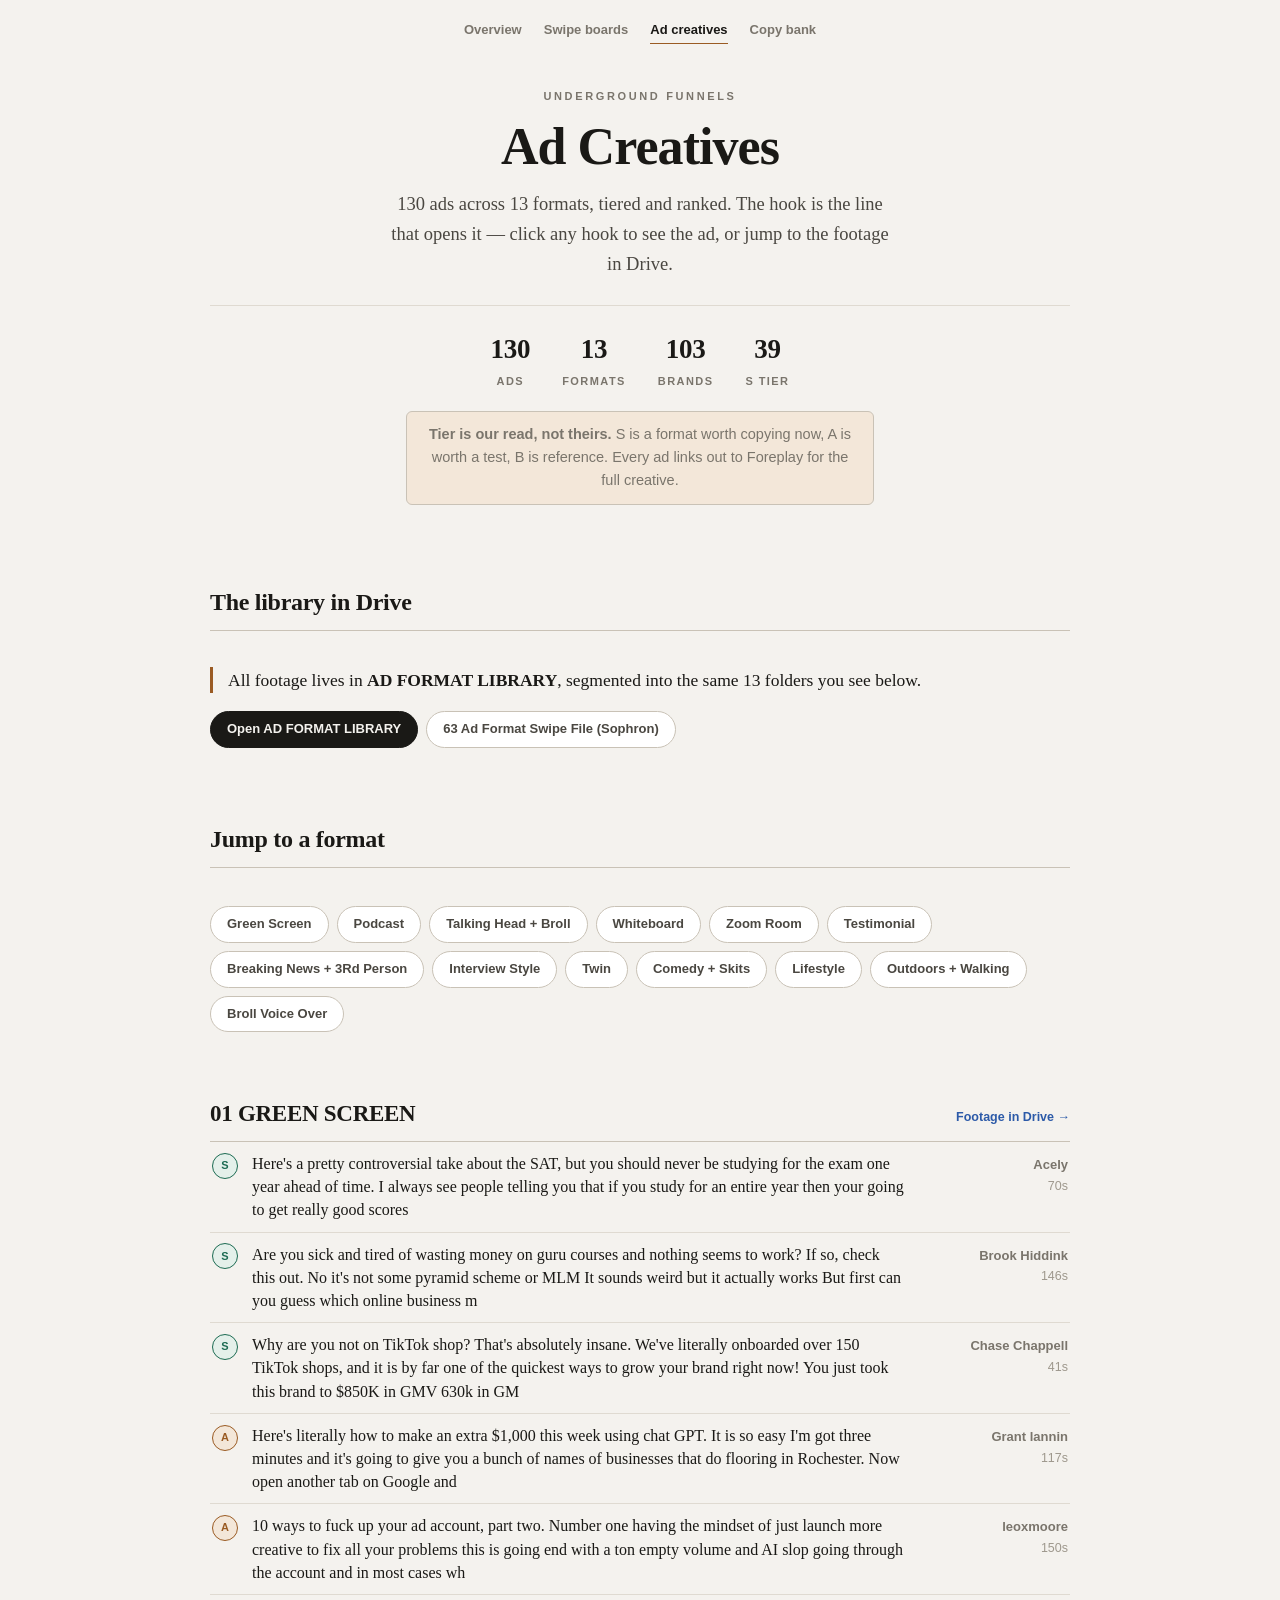
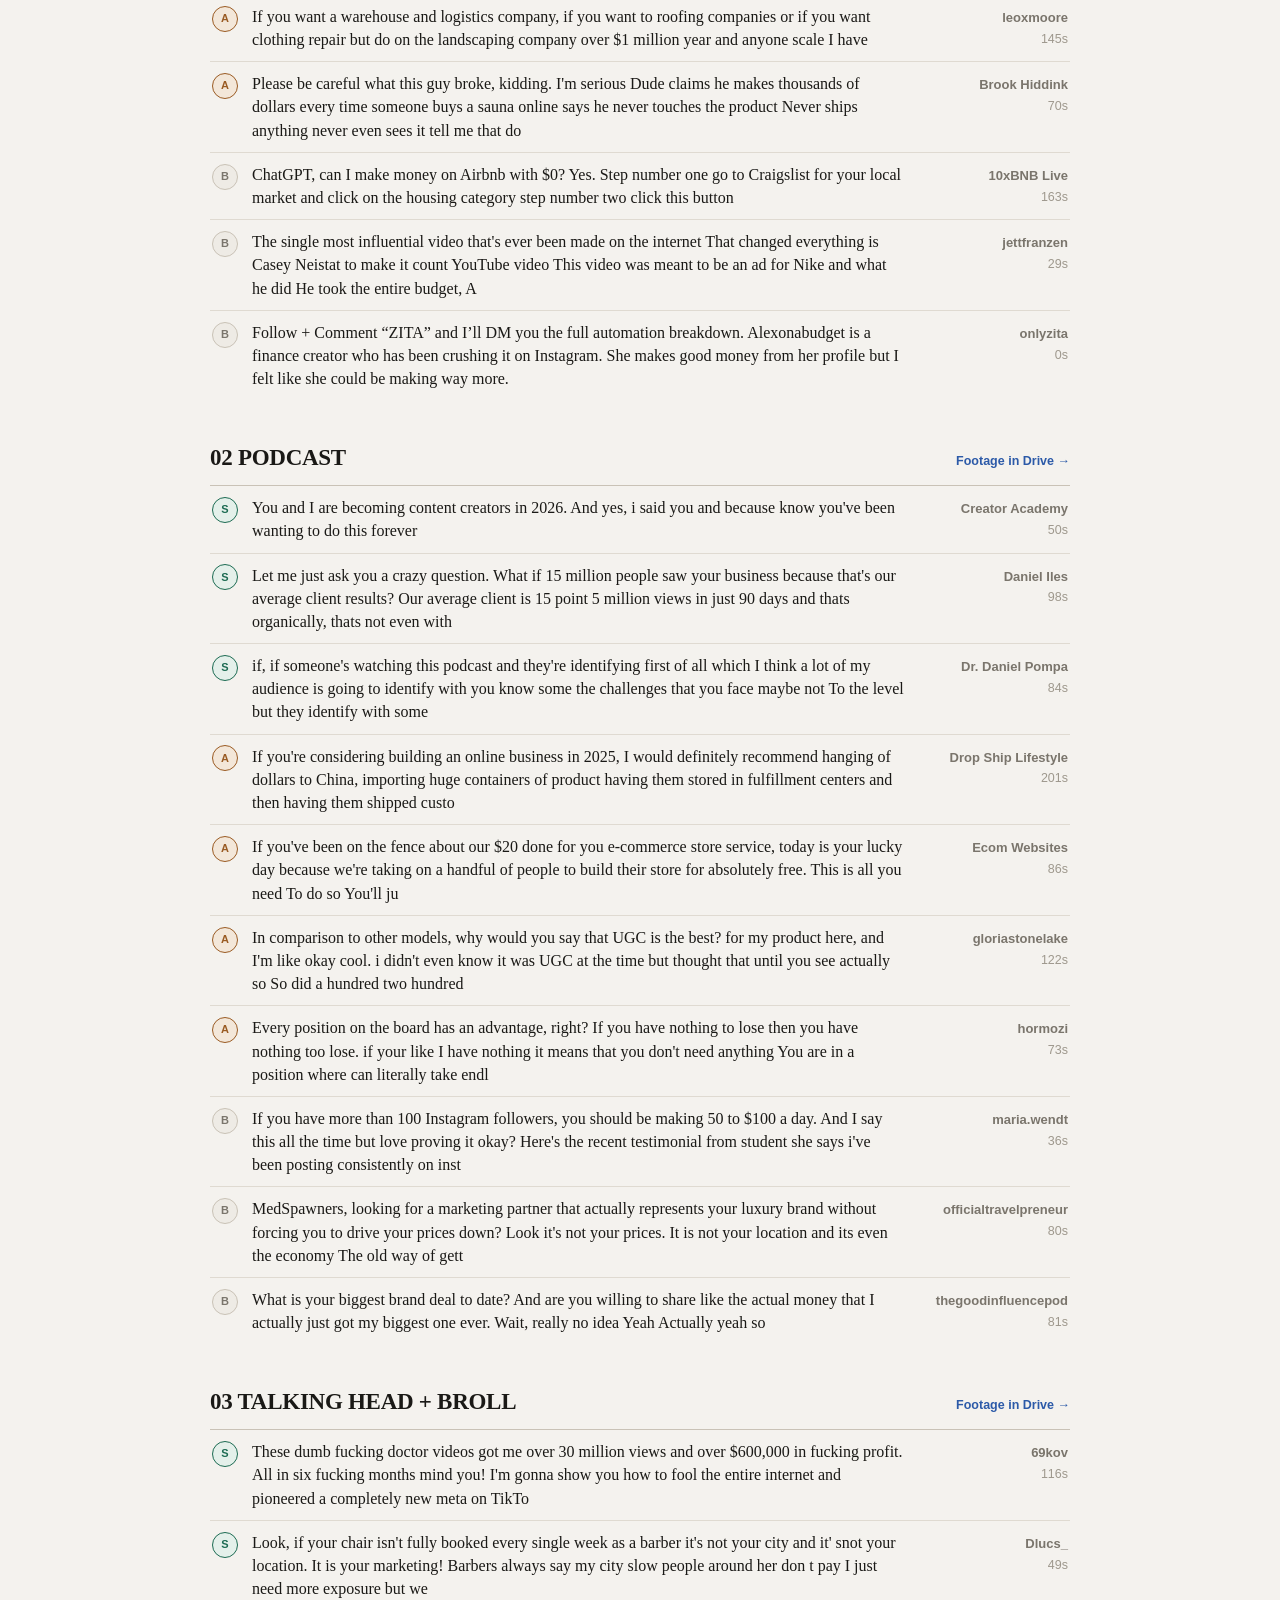
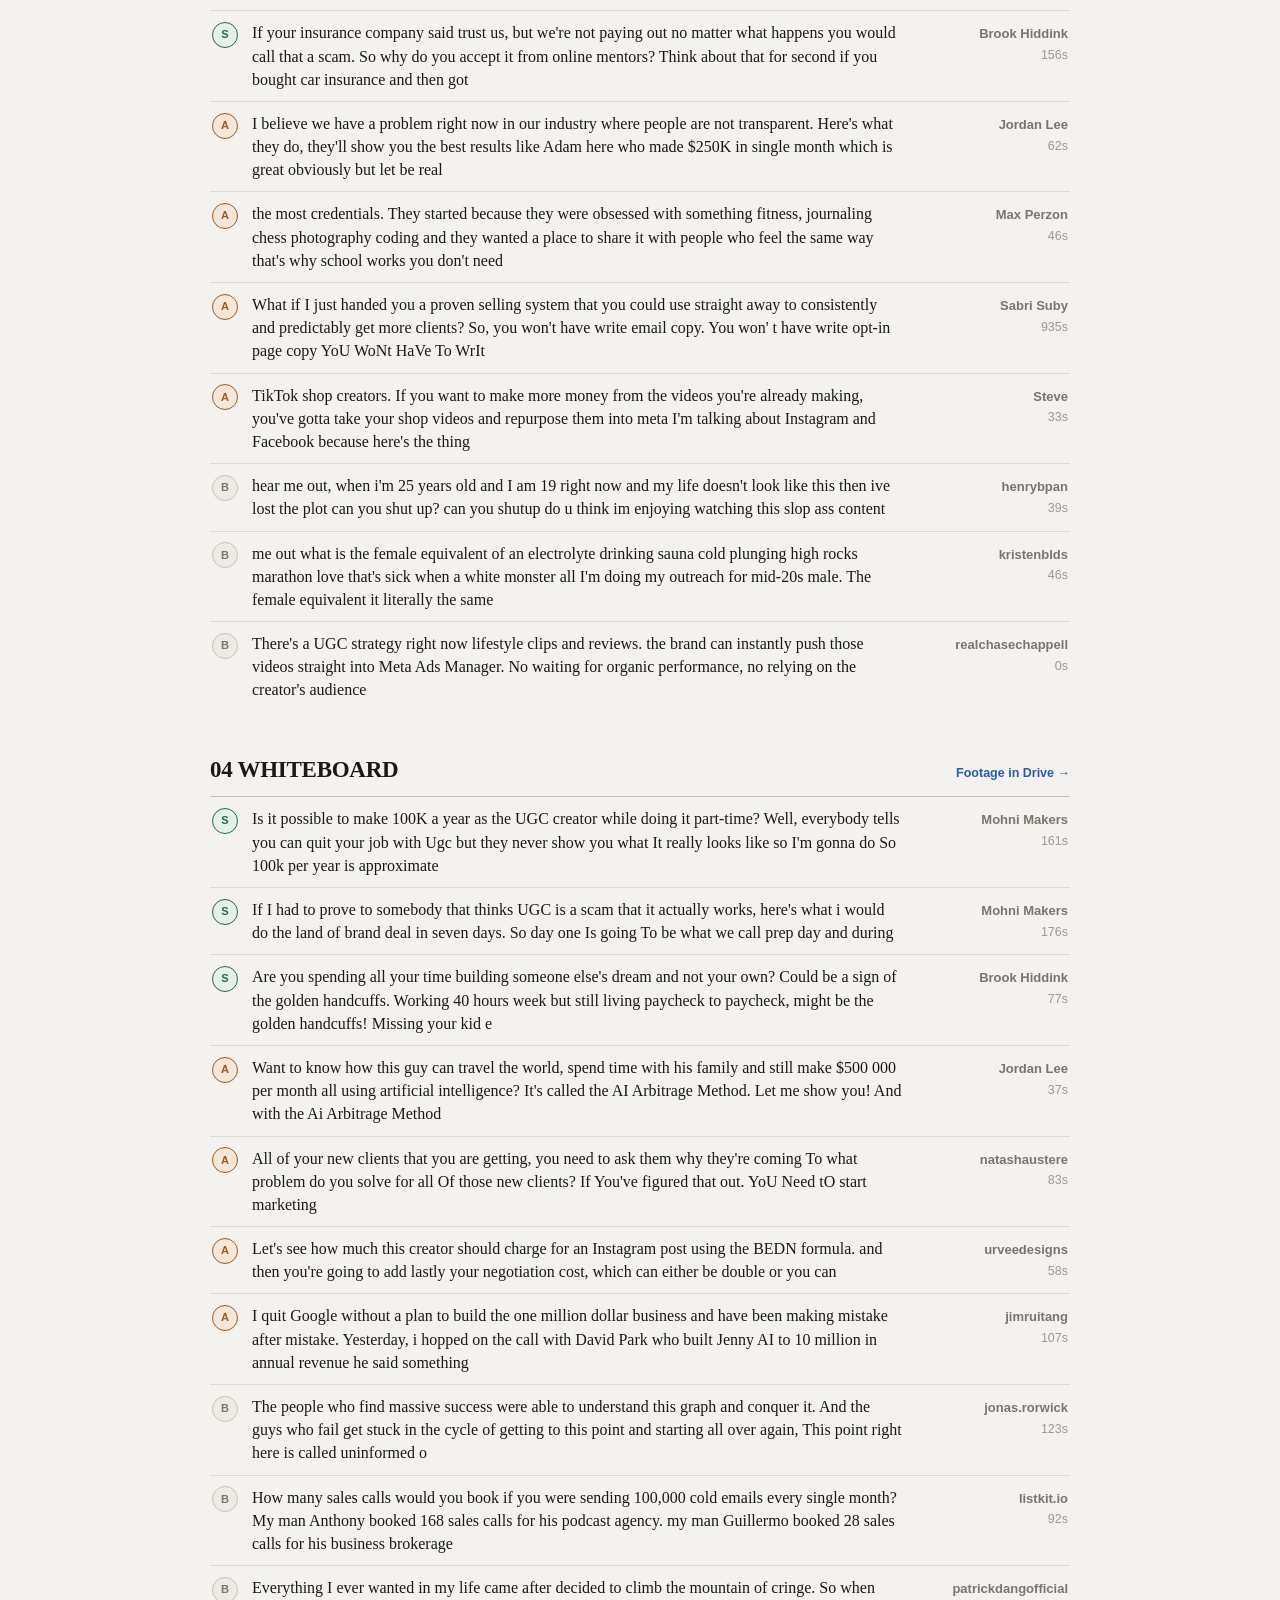
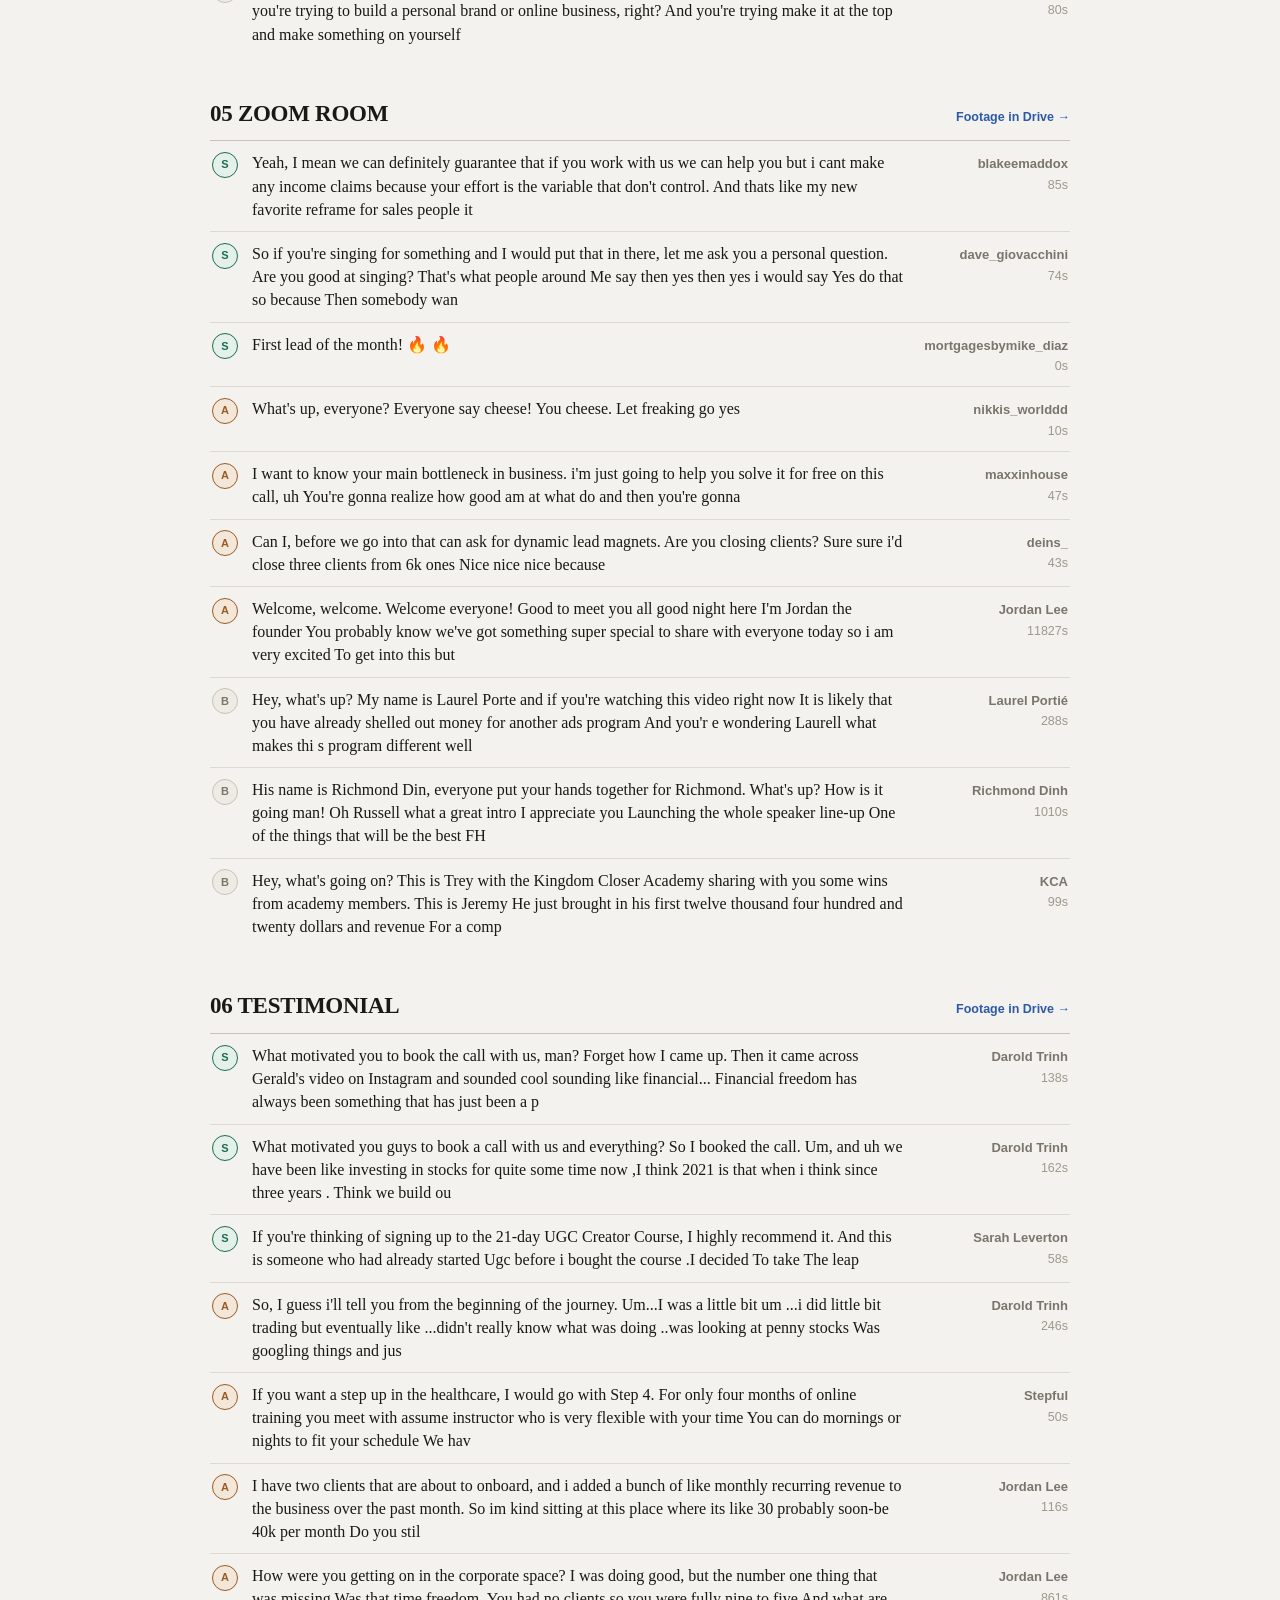
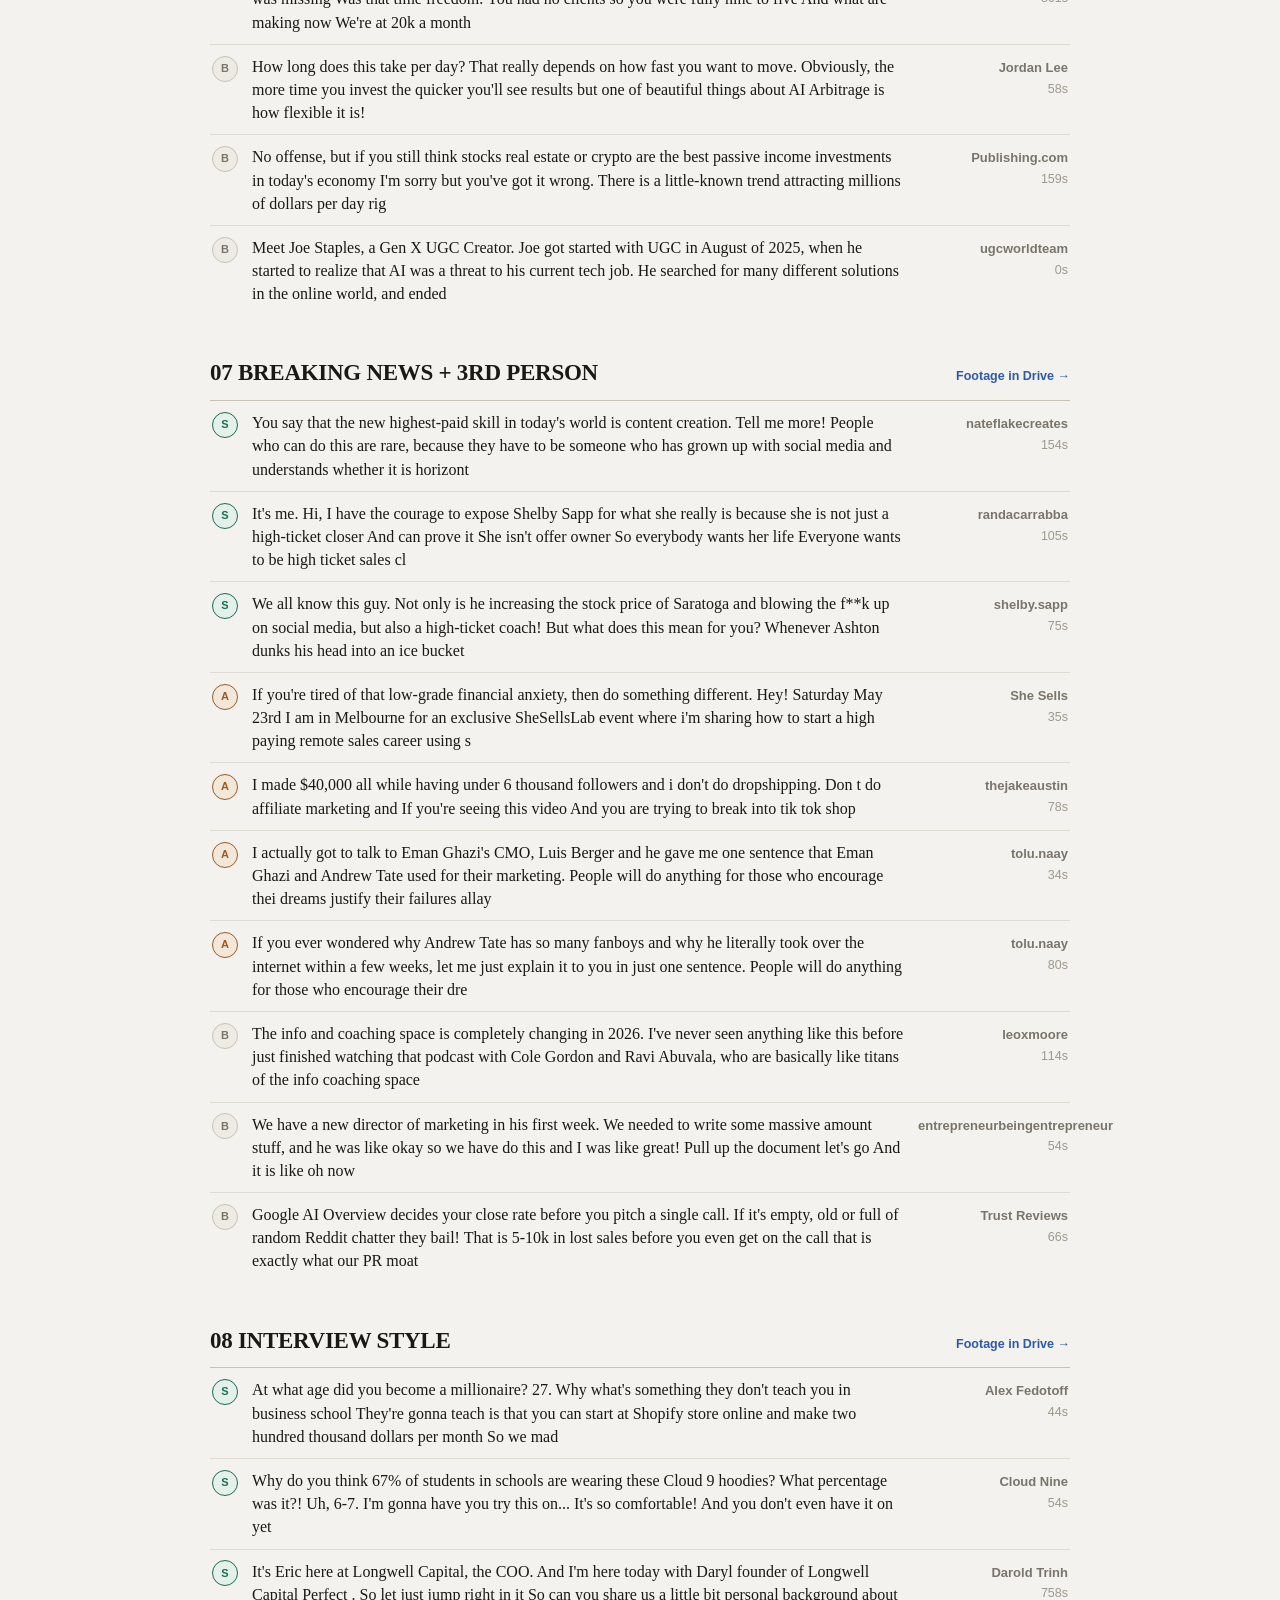
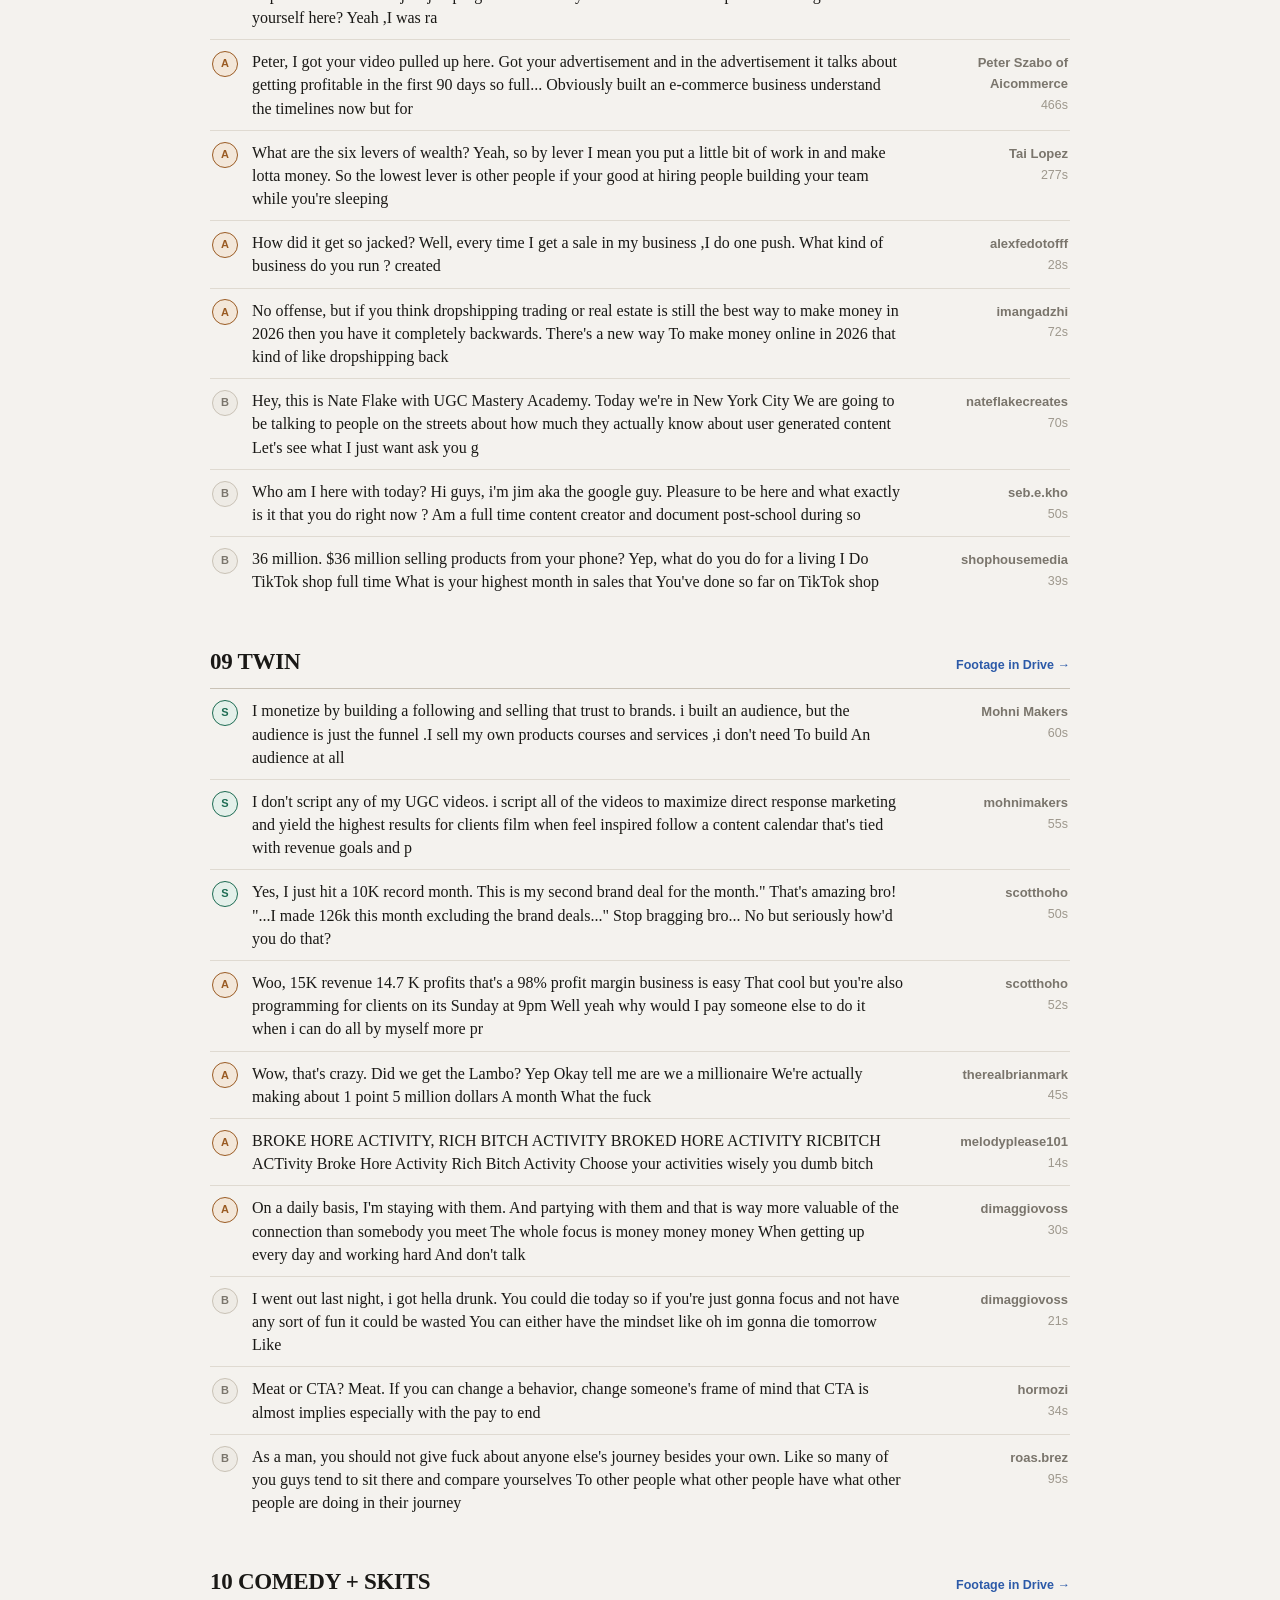
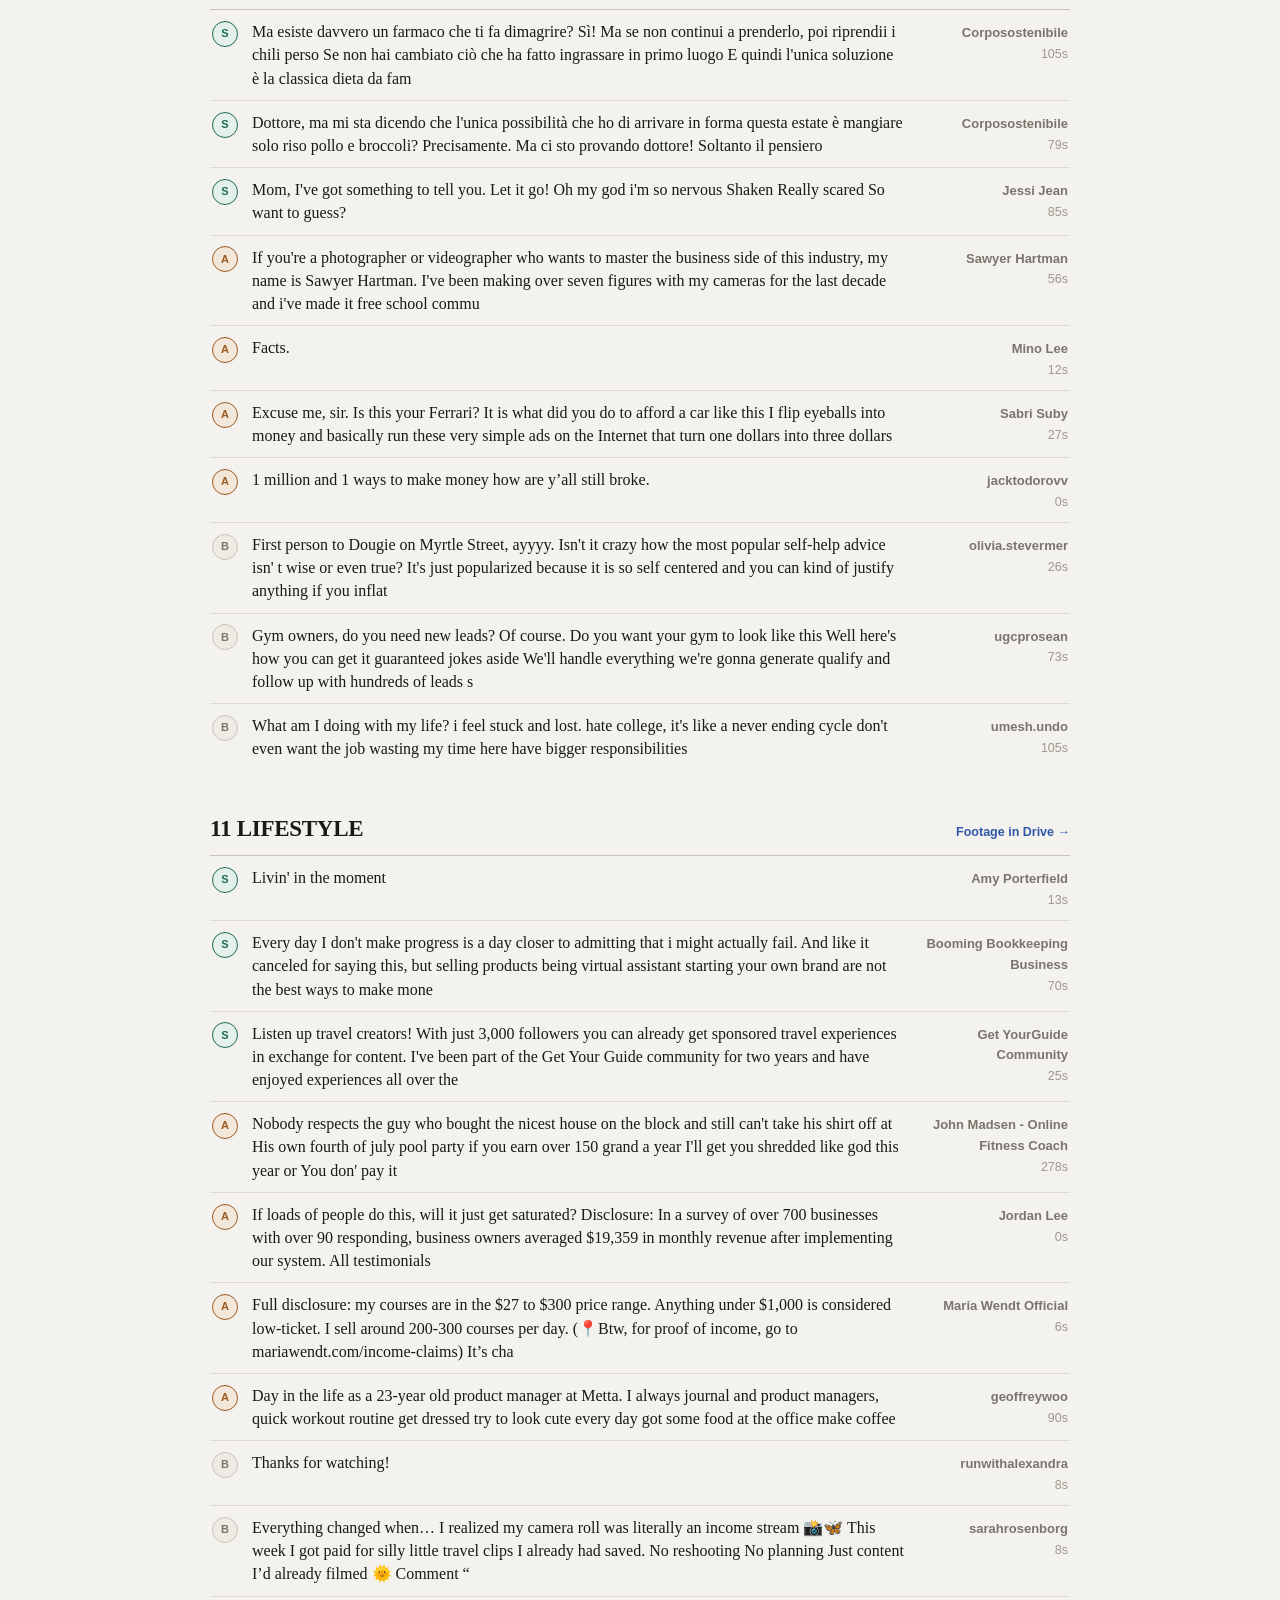
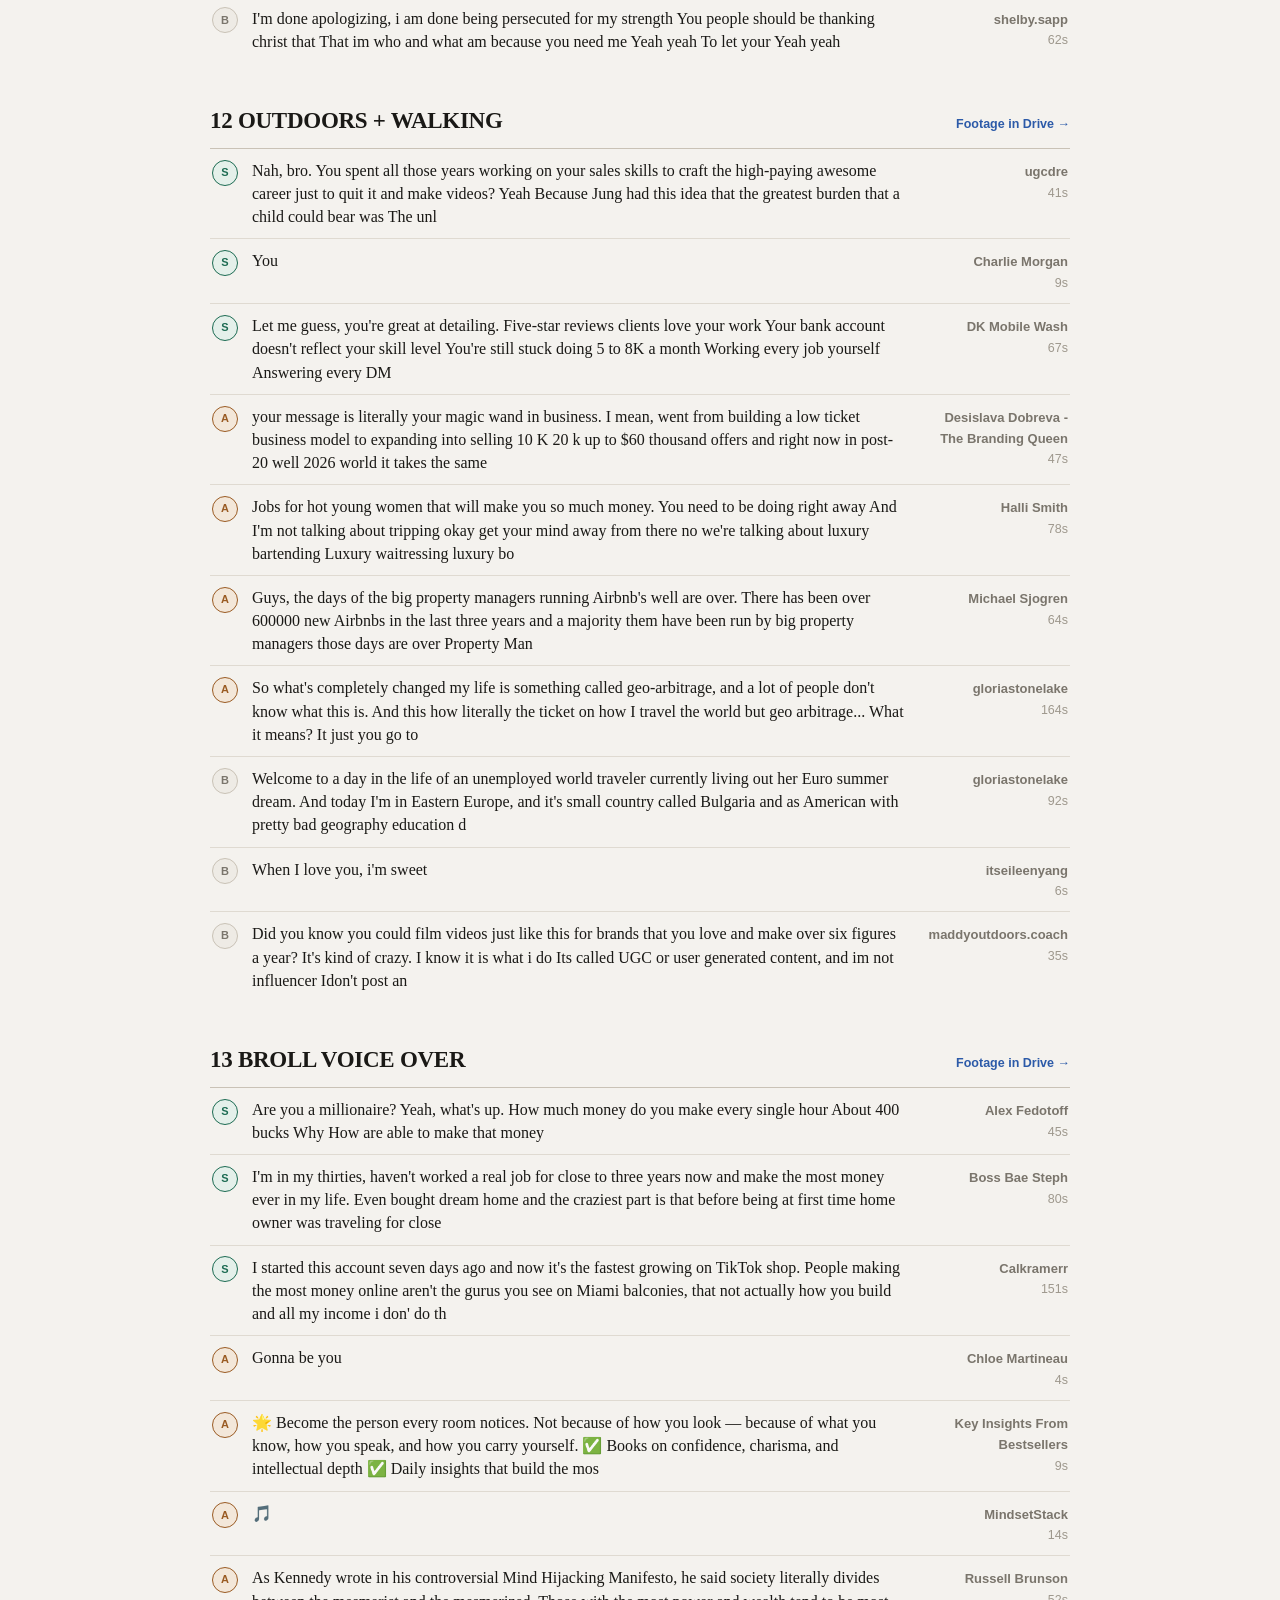
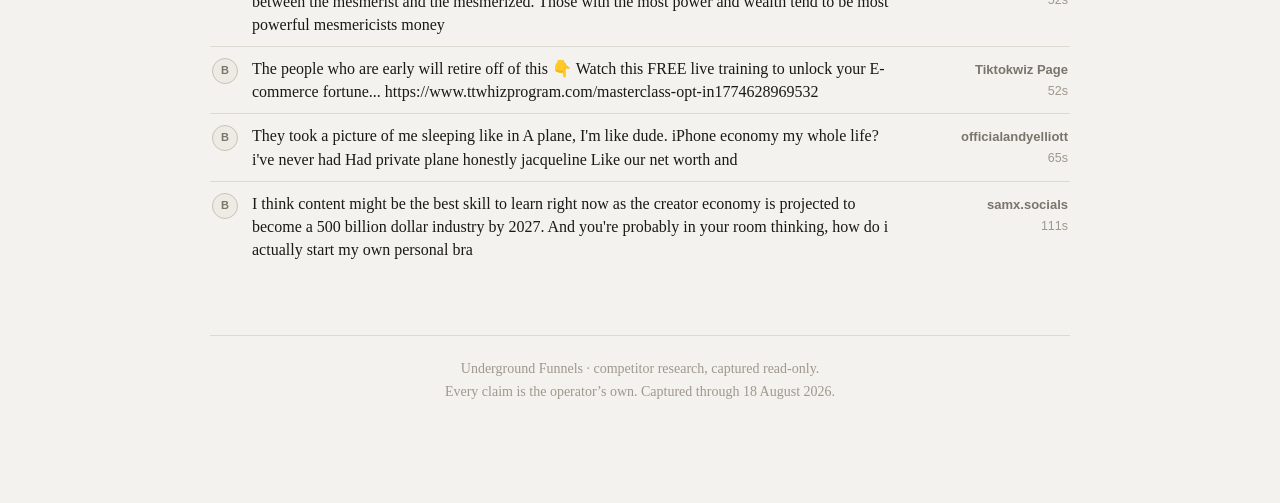
==== ads.html @ 3faff5d8 "Underground Funnels hub: boards, ad creatives, copy bank" ====
<!doctype html>
<html lang="en"><head><meta charset="utf-8">
<meta name="viewport" content="width=device-width,initial-scale=1">
<title>Ad Creatives · Underground Funnels</title>
<link rel="stylesheet" href="style.css">
</head><body>
<div class="w">
<nav class="top"><a href="index.html">Overview</a><a href="boards.html">Swipe boards</a><a href="ads.html" aria-current="page">Ad creatives</a><a href="copy.html">Copy bank</a></nav>

<header>
  <div class="kick">Underground Funnels</div>
  <h1>Ad Creatives</h1>
  <p class="sub">130 ads across 13 formats, tiered and ranked. The hook is the line that
  opens it &mdash; click any hook to see the ad, or jump to the footage in Drive.</p>
  <div class="figs"><div class="fig"><b>130</b><span>Ads</span></div><div class="fig"><b>13</b><span>Formats</span></div><div class="fig"><b>103</b><span>Brands</span></div><div class="fig"><b>39</b><span>S tier</span></div></div>
  <div class="warn"><b>Tier is our read, not theirs.</b> S is a format worth copying now, A is worth a
  test, B is reference. Every ad links out to Foreplay for the full creative.</div>
</header>
<div class="grp"><div class="grp-h"><h2>The library in Drive</h2></div>
<div class="e"><p class="steal">All footage lives in <b>AD FORMAT LIBRARY</b>, segmented into the
same 13 folders you see below.</p>
<div class="go"><a class="btn p" href="https://drive.google.com/drive/folders/15UP97tzwNZcZ00ugpnIkz17XFwDtkRqn" target="_blank" rel="noopener">Open AD FORMAT LIBRARY</a>
<a class="btn" href="https://drive.google.com/drive/folders/1euhWFBWG8G7Nql_AzI3lL_AR4qDQ59QZ" target="_blank" rel="noopener">63 Ad Format Swipe File (Sophron)</a></div></div></div>
<div class="grp"><div class="grp-h"><h2>Jump to a format</h2></div>
<div class="e"><div class="go"><a class="btn" href="#f01">Green Screen</a> <a class="btn" href="#f02">Podcast</a> <a class="btn" href="#f03">Talking Head + Broll</a> <a class="btn" href="#f04">Whiteboard</a> <a class="btn" href="#f05">Zoom Room</a> <a class="btn" href="#f06">Testimonial</a> <a class="btn" href="#f07">Breaking News + 3Rd Person</a> <a class="btn" href="#f08">Interview Style</a> <a class="btn" href="#f09">Twin</a> <a class="btn" href="#f10">Comedy + Skits</a> <a class="btn" href="#f11">Lifestyle</a> <a class="btn" href="#f12">Outdoors + Walking</a> <a class="btn" href="#f13">Broll Voice Over</a></div></div></div>
<section class="fmt" id="f01"><div class="fmt-h"><h2>01 GREEN SCREEN</h2><a class="dl" href="https://drive.google.com/drive/folders/1dUgyR0CUnmrz4YRefbVk87GJ9Xg3aE6x" target="_blank" rel="noopener">Footage in Drive &rarr;</a></div><div class="ad"><span class="tier S">S</span><p><a href="https://app.foreplay.co/share/ads/acwhlyM110G4dU2pwDLk" target="_blank" rel="noopener">Here&#x27;s a pretty controversial take about the SAT, but you should never be studying for the exam one year ahead of time. I always see people telling you that if you study for an entire year then your going to get really good scores</a></p><div class="meta"><b>Acely</b>70s</div></div><div class="ad"><span class="tier S">S</span><p><a href="https://app.foreplay.co/share/ads/3laRpnHUWxgNuSwxjc6o" target="_blank" rel="noopener">Are you sick and tired of wasting money on guru courses and nothing seems to work? If so, check this out. No it&#x27;s not some pyramid scheme or MLM It sounds weird but it actually works But first can you guess which online business m</a></p><div class="meta"><b>Brook Hiddink</b>146s</div></div><div class="ad"><span class="tier S">S</span><p><a href="https://app.foreplay.co/share/ads/YhNYarDfYu0Wlsr67b5d" target="_blank" rel="noopener">Why are you not on TikTok shop? That&#x27;s absolutely insane. We&#x27;ve literally onboarded over 150 TikTok shops, and it is by far one of the quickest ways to grow your brand right now! You just took this brand to $850K in GMV 630k in GM</a></p><div class="meta"><b>Chase Chappell</b>41s</div></div><div class="ad"><span class="tier A">A</span><p><a href="https://app.foreplay.co/share/ads/lOEPAcQnvMsT8xUh6Usx" target="_blank" rel="noopener">Here&#x27;s literally how to make an extra $1,000 this week using chat GPT. It is so easy I&#x27;m got three minutes and it&#x27;s going to give you a bunch of names of businesses that do flooring in Rochester. Now open another tab on Google and</a></p><div class="meta"><b>Grant lannin</b>117s</div></div><div class="ad"><span class="tier A">A</span><p><a href="https://app.foreplay.co/share/ads/EnKv93EsLEVMapFjBd5v" target="_blank" rel="noopener">10 ways to fuck up your ad account, part two. Number one having the mindset of just launch more creative to fix all your problems this is going end with a ton empty volume and AI slop going through the account and in most cases wh</a></p><div class="meta"><b>leoxmoore</b>150s</div></div><div class="ad"><span class="tier A">A</span><p><a href="https://app.foreplay.co/share/ads/lZB7WqZkQkM1niyXPdLp" target="_blank" rel="noopener">If you want a warehouse and logistics company, if you want to roofing companies or if you want clothing repair but do on the landscaping company over $1 million year and anyone scale I have</a></p><div class="meta"><b>leoxmoore</b>145s</div></div><div class="ad"><span class="tier A">A</span><p><a href="https://app.foreplay.co/share/ads/l1w1o4VKwZo3vnpR35BO" target="_blank" rel="noopener">Please be careful what this guy broke, kidding. I&#x27;m serious Dude claims he makes thousands of dollars every time someone buys a sauna online says he never touches the product Never ships anything never even sees it tell me that do</a></p><div class="meta"><b>Brook Hiddink</b>70s</div></div><div class="ad"><span class="tier B">B</span><p><a href="https://app.foreplay.co/share/ads/TFPZKAjRMaQaODav5vAv" target="_blank" rel="noopener">ChatGPT, can I make money on Airbnb with $0? Yes. Step number one go to Craigslist for your local market and click on the housing category step number two click this button</a></p><div class="meta"><b>10xBNB Live</b>163s</div></div><div class="ad"><span class="tier B">B</span><p><a href="https://app.foreplay.co/share/ads/yHnuvbjrQHopfcm0ShkL" target="_blank" rel="noopener">The single most influential video that&#x27;s ever been made on the internet That changed everything is Casey Neistat to make it count YouTube video This video was meant to be an ad for Nike and what he did He took the entire budget, A</a></p><div class="meta"><b>jettfranzen</b>29s</div></div><div class="ad"><span class="tier B">B</span><p><a href="https://app.foreplay.co/share/ads/OdbZA2vBsGJeN4iSGvD8" target="_blank" rel="noopener">Follow + Comment “ZITA” and I’ll DM you the full automation breakdown.

Alexonabudget is a finance creator who has been crushing it on Instagram.

She makes good money from her profile but I felt like she could be making way more.</a></p><div class="meta"><b>onlyzita</b>0s</div></div></section><section class="fmt" id="f02"><div class="fmt-h"><h2>02 PODCAST</h2><a class="dl" href="https://drive.google.com/drive/folders/1r2zyHwWDgT11MJrDkKn4MN8Y8cSu3zYm" target="_blank" rel="noopener">Footage in Drive &rarr;</a></div><div class="ad"><span class="tier S">S</span><p><a href="https://app.foreplay.co/share/ads/BNlS9w64cyLD12VVfKVm" target="_blank" rel="noopener">You and I are becoming content creators in 2026. And yes, i said you and because know you&#x27;ve been wanting to do this forever</a></p><div class="meta"><b>Creator Academy</b>50s</div></div><div class="ad"><span class="tier S">S</span><p><a href="https://app.foreplay.co/share/ads/83Ev4OnMNG0IJrWubaN9" target="_blank" rel="noopener">Let me just ask you a crazy question. What if 15 million people saw your business because that&#x27;s our average client results? Our average client is 15 point 5 million views in just 90 days and thats organically, thats not even with</a></p><div class="meta"><b>Daniel Iles</b>98s</div></div><div class="ad"><span class="tier S">S</span><p><a href="https://app.foreplay.co/share/ads/1Eov6nWDRSYyGMxkQtho" target="_blank" rel="noopener">if, if someone&#x27;s watching this podcast and they&#x27;re identifying first of all which I think a lot of my audience is going to identify with you know some the challenges that you face maybe not To the level but they identify with some</a></p><div class="meta"><b>Dr. Daniel Pompa</b>84s</div></div><div class="ad"><span class="tier A">A</span><p><a href="https://app.foreplay.co/share/ads/KXvSn8lGISgnOZ8YM1ox" target="_blank" rel="noopener">If you&#x27;re considering building an online business in 2025, I would definitely recommend hanging of dollars to China, importing huge containers of product having them stored in fulfillment centers and then having them shipped custo</a></p><div class="meta"><b>Drop Ship Lifestyle</b>201s</div></div><div class="ad"><span class="tier A">A</span><p><a href="https://app.foreplay.co/share/ads/bYxMxJVEEKg1aNec4uHF" target="_blank" rel="noopener">If you&#x27;ve been on the fence about our $20 done for you e-commerce store service, today is your lucky day because we&#x27;re taking on a handful of people to build their store for absolutely free. This is all you need To do so You&#x27;ll ju</a></p><div class="meta"><b>Ecom Websites</b>86s</div></div><div class="ad"><span class="tier A">A</span><p><a href="https://app.foreplay.co/share/ads/lQBSal34xUMqvNgX1YX6" target="_blank" rel="noopener">In comparison to other models, why would you say that UGC is the best? for my product here, and I&#x27;m like okay cool. i didn&#x27;t even know it was UGC at the time but thought that until you see actually so So did a hundred two hundred</a></p><div class="meta"><b>gloriastonelake</b>122s</div></div><div class="ad"><span class="tier A">A</span><p><a href="https://app.foreplay.co/share/ads/8I0rQRYXTkSvcVzub4Fc" target="_blank" rel="noopener">Every position on the board has an advantage, right? If you have nothing to lose then you have nothing too lose. if your like I have nothing it means that you don&#x27;t need anything You are in a position where can literally take endl</a></p><div class="meta"><b>hormozi</b>73s</div></div><div class="ad"><span class="tier B">B</span><p><a href="https://app.foreplay.co/share/ads/K8ol1tQ4288xYhlA0Rra" target="_blank" rel="noopener">If you have more than 100 Instagram followers, you should be making 50 to $100 a day. And I say this all the time but love proving it okay? Here&#x27;s the recent testimonial from student she says i&#x27;ve been posting consistently on inst</a></p><div class="meta"><b>maria.wendt</b>36s</div></div><div class="ad"><span class="tier B">B</span><p><a href="https://app.foreplay.co/share/ads/EjopDcjMOrYbj361o887" target="_blank" rel="noopener">MedSpawners, looking for a marketing partner that actually represents your luxury brand without forcing you to drive your prices down? Look it&#x27;s not your prices. It is not your location and its even the economy The old way of gett</a></p><div class="meta"><b>officialtravelpreneur</b>80s</div></div><div class="ad"><span class="tier B">B</span><p><a href="https://app.foreplay.co/share/ads/RmPIfMbC72ZEWHVb2I29" target="_blank" rel="noopener">What is your biggest brand deal to date? And are you willing to share like the actual money that I actually just got my biggest one ever. Wait, really no idea Yeah Actually yeah so</a></p><div class="meta"><b>thegoodinfluencepod</b>81s</div></div></section><section class="fmt" id="f03"><div class="fmt-h"><h2>03 TALKING HEAD + BROLL</h2><a class="dl" href="https://drive.google.com/drive/folders/1fBOT8vI5vogLVvCu7seNO1NnxfEb5XGH" target="_blank" rel="noopener">Footage in Drive &rarr;</a></div><div class="ad"><span class="tier S">S</span><p><a href="https://app.foreplay.co/share/ads/Tg1YDIctDPS8pyMcrQU9" target="_blank" rel="noopener">These dumb fucking doctor videos got me over 30 million views and over $600,000 in fucking profit. All in six fucking months mind you! I&#x27;m gonna show you how to fool the entire internet and pioneered a completely new meta on TikTo</a></p><div class="meta"><b>69kov</b>116s</div></div><div class="ad"><span class="tier S">S</span><p><a href="https://app.foreplay.co/share/ads/vQtP5RwUzWJiAEvo4vGH" target="_blank" rel="noopener">Look, if your chair isn&#x27;t fully booked every single week as a barber it&#x27;s not your city and it&#x27; snot your location. It is your marketing! Barbers always say my city slow people around her don t pay I just need more exposure but we</a></p><div class="meta"><b>Dlucs_</b>49s</div></div><div class="ad"><span class="tier S">S</span><p><a href="https://app.foreplay.co/share/ads/OZrk8yZTm8V1DcyDOzy8" target="_blank" rel="noopener">If your insurance company said trust us, but we&#x27;re not paying out no matter what happens you would call that a scam. So why do you accept it from online mentors? Think about that for second if you bought car insurance and then got</a></p><div class="meta"><b>Brook Hiddink</b>156s</div></div><div class="ad"><span class="tier A">A</span><p><a href="https://app.foreplay.co/share/ads/BG5b2sxWID6JDUaLYsww" target="_blank" rel="noopener">I believe we have a problem right now in our industry where people are not transparent. Here&#x27;s what they do, they&#x27;ll show you the best results like Adam here who made $250K in single month which is great obviously but let be real</a></p><div class="meta"><b>Jordan Lee</b>62s</div></div><div class="ad"><span class="tier A">A</span><p><a href="https://app.foreplay.co/share/ads/60XuxMO1Gi8aQ5yiyoD6" target="_blank" rel="noopener">the most credentials. They started because they were obsessed with something fitness, journaling chess photography coding and they wanted a place to share it with people who feel the same way that&#x27;s why school works you don&#x27;t need</a></p><div class="meta"><b>Max Perzon</b>46s</div></div><div class="ad"><span class="tier A">A</span><p><a href="https://app.foreplay.co/share/ads/f3q6JgFuPu5jPIAgvbWx" target="_blank" rel="noopener">What if I just handed you a proven selling system that you could use straight away to consistently and predictably get more clients? So, you won&#x27;t have write email copy. You won&#x27; t have write opt-in page copy YoU WoNt HaVe To WrIt</a></p><div class="meta"><b>Sabri Suby</b>935s</div></div><div class="ad"><span class="tier A">A</span><p><a href="https://app.foreplay.co/share/ads/tzleMGkaLYdBxM0tEtlQ" target="_blank" rel="noopener">TikTok shop creators. If you want to make more money from the videos you&#x27;re already making, you&#x27;ve gotta take your shop videos and repurpose them into meta I&#x27;m talking about Instagram and Facebook because here&#x27;s the thing</a></p><div class="meta"><b>Steve </b>33s</div></div><div class="ad"><span class="tier B">B</span><p><a href="https://app.foreplay.co/share/ads/EArCAnEp8KWACuaLaxTN" target="_blank" rel="noopener">hear me out, when i&#x27;m 25 years old and I am 19 right now and my life doesn&#x27;t look like this then ive lost the plot can you shut up? can you shutup do u think im enjoying watching this slop ass content</a></p><div class="meta"><b>henrybpan</b>39s</div></div><div class="ad"><span class="tier B">B</span><p><a href="https://app.foreplay.co/share/ads/TqqW8qdpjay0BEUEESCr" target="_blank" rel="noopener">me out what is the female equivalent of an electrolyte drinking sauna cold plunging high rocks marathon love that&#x27;s sick when a white monster all I&#x27;m doing my outreach for mid-20s male. The female equivalent it literally the same</a></p><div class="meta"><b>kristenblds</b>46s</div></div><div class="ad"><span class="tier B">B</span><p><a href="https://app.foreplay.co/share/ads/1ltGZ1oO37BHf2ABcx89" target="_blank" rel="noopener">There&#x27;s a UGC strategy right now lifestyle clips and reviews. the brand can instantly push those videos straight into Meta Ads Manager. No waiting for organic performance, no relying on the creator&#x27;s audience</a></p><div class="meta"><b>realchasechappell</b>0s</div></div></section><section class="fmt" id="f04"><div class="fmt-h"><h2>04 WHITEBOARD</h2><a class="dl" href="https://drive.google.com/drive/folders/1KNgl5SLMfh54RYZbE4OQXJhyP9RG5I9X" target="_blank" rel="noopener">Footage in Drive &rarr;</a></div><div class="ad"><span class="tier S">S</span><p><a href="https://app.foreplay.co/share/ads/hgw6XE1nkPjCuTkYFhTn" target="_blank" rel="noopener">Is it possible to make 100K a year as the UGC creator while doing it part-time? Well, everybody tells you can quit your job with Ugc but they never show you what It really looks like so I&#x27;m gonna do So 100k per year is approximate</a></p><div class="meta"><b>Mohni Makers</b>161s</div></div><div class="ad"><span class="tier S">S</span><p><a href="https://app.foreplay.co/share/ads/ozKwjVaRs7716dFXakXw" target="_blank" rel="noopener">If I had to prove to somebody that thinks UGC is a scam that it actually works, here&#x27;s what i would do the land of brand deal in seven days. So day one Is going To be what we call prep day and during</a></p><div class="meta"><b>Mohni Makers</b>176s</div></div><div class="ad"><span class="tier S">S</span><p><a href="https://app.foreplay.co/share/ads/wCFobPXhO0RnyAwFkTzu" target="_blank" rel="noopener">Are you spending all your time building someone else&#x27;s dream and not your own? Could be a sign of the golden handcuffs. Working 40 hours week but still living paycheck to paycheck, might be the golden handcuffs! Missing your kid e</a></p><div class="meta"><b>Brook Hiddink</b>77s</div></div><div class="ad"><span class="tier A">A</span><p><a href="https://app.foreplay.co/share/ads/tsqVXFc3ORaU6DBSlnN7" target="_blank" rel="noopener">Want to know how this guy can travel the world, spend time with his family and still make $500 000 per month all using artificial intelligence? It&#x27;s called the AI Arbitrage Method. Let me show you! And with the Ai Arbitrage Method</a></p><div class="meta"><b>Jordan Lee</b>37s</div></div><div class="ad"><span class="tier A">A</span><p><a href="https://app.foreplay.co/share/ads/fu9rBr6F31285UTNj62y" target="_blank" rel="noopener">All of your new clients that you are getting, you need to ask them why they&#x27;re coming To what problem do you solve for all Of those new clients? If You&#x27;ve figured that out. YoU Need tO start marketing</a></p><div class="meta"><b>natashaustere</b>83s</div></div><div class="ad"><span class="tier A">A</span><p><a href="https://app.foreplay.co/share/ads/PVU7JXCnuK4evlvm6mHu" target="_blank" rel="noopener">Let&#x27;s see how much this creator should charge for an Instagram post using the BEDN formula. and then you&#x27;re going to add lastly your negotiation cost, which can either be double or you can</a></p><div class="meta"><b>urveedesigns</b>58s</div></div><div class="ad"><span class="tier A">A</span><p><a href="https://app.foreplay.co/share/ads/btiJuU9DYSCzhXBcNIUh" target="_blank" rel="noopener">I quit Google without a plan to build the one million dollar business and have been making mistake after mistake. Yesterday, i hopped on the call with David Park who built Jenny AI to 10 million in annual revenue he said something</a></p><div class="meta"><b>jimruitang</b>107s</div></div><div class="ad"><span class="tier B">B</span><p><a href="https://app.foreplay.co/share/ads/LyLx6C6nnHNO6VVTcl1i" target="_blank" rel="noopener">The people who find massive success were able to understand this graph and conquer it. And the guys who fail get stuck in the cycle of getting to this point and starting all over again, This point right here is called uninformed o</a></p><div class="meta"><b>jonas.rorwick</b>123s</div></div><div class="ad"><span class="tier B">B</span><p><a href="https://app.foreplay.co/share/ads/qaBu6G3zijLOVxRGp1RQ" target="_blank" rel="noopener">How many sales calls would you book if you were sending 100,000 cold emails every single month? My man Anthony booked 168 sales calls for his podcast agency. my man Guillermo booked 28 sales calls for his business brokerage</a></p><div class="meta"><b>listkit.io</b>92s</div></div><div class="ad"><span class="tier B">B</span><p><a href="https://app.foreplay.co/share/ads/lp5KbJfuRJtncXjkFUqv" target="_blank" rel="noopener">Everything I ever wanted in my life came after decided to climb the mountain of cringe. So when you&#x27;re trying to build a personal brand or online business, right? And you&#x27;re trying make it at the top and make something on yourself</a></p><div class="meta"><b>patrickdangofficial</b>80s</div></div></section><section class="fmt" id="f05"><div class="fmt-h"><h2>05 ZOOM ROOM</h2><a class="dl" href="https://drive.google.com/drive/folders/1qNOT2R7ZvWYn74WiUIJVKPnNqVC9oU_Y" target="_blank" rel="noopener">Footage in Drive &rarr;</a></div><div class="ad"><span class="tier S">S</span><p><a href="https://app.foreplay.co/share/ads/ONEmIIMRkjZLeTGWeSZZ" target="_blank" rel="noopener">Yeah, I mean we can definitely guarantee that if you work with us we can help you but i cant make any income claims because your effort is the variable that don&#x27;t control. And thats like my new favorite reframe for sales people it</a></p><div class="meta"><b>blakeemaddox</b>85s</div></div><div class="ad"><span class="tier S">S</span><p><a href="https://app.foreplay.co/share/ads/zLFfFNKFSagXyz6JXFTu" target="_blank" rel="noopener">So if you&#x27;re singing for something and I would put that in there, let me ask you a personal question. Are you good at singing? That&#x27;s what people around Me say then yes then yes i would say Yes do that so because Then somebody wan</a></p><div class="meta"><b>dave_giovacchini</b>74s</div></div><div class="ad"><span class="tier S">S</span><p><a href="https://app.foreplay.co/share/ads/LvN23hAAhgjVn2kxhPUS" target="_blank" rel="noopener">First lead of the month! 🔥 🔥</a></p><div class="meta"><b>mortgagesbymike_diaz</b>0s</div></div><div class="ad"><span class="tier A">A</span><p><a href="https://app.foreplay.co/share/ads/4SlNNX3lPCa1JLrzArRi" target="_blank" rel="noopener">What&#x27;s up, everyone? Everyone say cheese! You cheese. Let freaking go yes</a></p><div class="meta"><b>nikkis_worlddd</b>10s</div></div><div class="ad"><span class="tier A">A</span><p><a href="https://app.foreplay.co/share/ads/XDNy2QocFcxgtmgwBxqn" target="_blank" rel="noopener">I want to know your main bottleneck in business. i&#x27;m just going to help you solve it for free on this call, uh You&#x27;re gonna realize how good am at what do and then you&#x27;re gonna</a></p><div class="meta"><b>maxxinhouse</b>47s</div></div><div class="ad"><span class="tier A">A</span><p><a href="https://app.foreplay.co/share/ads/egxDwti5Kv47P30ZbOf3" target="_blank" rel="noopener">Can I, before we go into that can ask for dynamic lead magnets. Are you closing clients? Sure sure i&#x27;d close three clients from 6k ones Nice nice nice because</a></p><div class="meta"><b>deins_</b>43s</div></div><div class="ad"><span class="tier A">A</span><p><a href="https://app.foreplay.co/share/ads/R98oHCN3YUvnaJLDZjbi" target="_blank" rel="noopener">Welcome, welcome. Welcome everyone! Good to meet you all good night here I&#x27;m Jordan the founder You probably know we&#x27;ve got something super special to share with everyone today so i am very excited To get into this but</a></p><div class="meta"><b>Jordan Lee</b>11827s</div></div><div class="ad"><span class="tier B">B</span><p><a href="https://app.foreplay.co/share/ads/PdQPRWMwziVngQt5JqVz" target="_blank" rel="noopener">Hey, what&#x27;s up? My name is Laurel Porte and if you&#x27;re watching this video right now It is likely that you have already shelled out money for another ads program And you&#x27;r e wondering Laurell what makes thi s program different well</a></p><div class="meta"><b>Laurel Portié</b>288s</div></div><div class="ad"><span class="tier B">B</span><p><a href="https://app.foreplay.co/share/ads/eIkb79gYg7nN4soTahvC" target="_blank" rel="noopener">His name is Richmond Din, everyone put your hands together for Richmond. What&#x27;s up? How is it going man! Oh Russell what a great intro I appreciate you Launching the whole speaker line-up One of the things that will be the best FH</a></p><div class="meta"><b>Richmond Dinh</b>1010s</div></div><div class="ad"><span class="tier B">B</span><p><a href="https://app.foreplay.co/share/ads/0YvRqKFgmDOfx3ivI0DR" target="_blank" rel="noopener">Hey, what&#x27;s going on? This is Trey with the Kingdom Closer Academy sharing with you some wins from academy members. This is Jeremy He just brought in his first twelve thousand four hundred and twenty dollars and revenue For a comp</a></p><div class="meta"><b>KCA</b>99s</div></div></section><section class="fmt" id="f06"><div class="fmt-h"><h2>06 TESTIMONIAL</h2><a class="dl" href="https://drive.google.com/drive/folders/14l1uZlwqIoNqJom2gexXnaUNX4ekcBXS" target="_blank" rel="noopener">Footage in Drive &rarr;</a></div><div class="ad"><span class="tier S">S</span><p><a href="https://app.foreplay.co/share/ads/LxgK72QNH9K7Vnt4i9Tz" target="_blank" rel="noopener">What motivated you to book the call with us, man? Forget how I came up. Then it came across Gerald&#x27;s video on Instagram and sounded cool sounding like financial... Financial freedom has always been something that has just been a p</a></p><div class="meta"><b>Darold Trinh</b>138s</div></div><div class="ad"><span class="tier S">S</span><p><a href="https://app.foreplay.co/share/ads/oCmj3mkMSjoAtAB3Jo5A" target="_blank" rel="noopener">What motivated you guys to book a call with us and everything? So I booked the call. Um, and uh we have been like investing in stocks for quite some time now ,I think 2021 is that when i think since three years . Think we build ou</a></p><div class="meta"><b>Darold Trinh</b>162s</div></div><div class="ad"><span class="tier S">S</span><p><a href="https://app.foreplay.co/share/ads/CKBKXRzlgQG4fLscojVf" target="_blank" rel="noopener">If you&#x27;re thinking of signing up to the 21-day UGC Creator Course, I highly recommend it. And this is someone who had already started Ugc before i bought the course .I decided To take The leap</a></p><div class="meta"><b>Sarah Leverton</b>58s</div></div><div class="ad"><span class="tier A">A</span><p><a href="https://app.foreplay.co/share/ads/a295eG13BV4IqzDnh4Zc" target="_blank" rel="noopener">So, I guess i&#x27;ll tell you from the beginning of the journey. Um...I was a little bit um ...i did little bit trading but eventually like ...didn&#x27;t really know what was doing ..was looking at penny stocks Was googling things and jus</a></p><div class="meta"><b>Darold Trinh</b>246s</div></div><div class="ad"><span class="tier A">A</span><p><a href="https://app.foreplay.co/share/ads/EhFP3fNjGpQeSv2Ivpzc" target="_blank" rel="noopener">If you want a step up in the healthcare, I would go with Step 4. For only four months of online training you meet with assume instructor who is very flexible with your time You can do mornings or nights to fit your schedule We hav</a></p><div class="meta"><b>Stepful</b>50s</div></div><div class="ad"><span class="tier A">A</span><p><a href="https://app.foreplay.co/share/ads/TrXsszKM0EQwmVQLuVKJ" target="_blank" rel="noopener">I have two clients that are about to onboard, and i added a bunch of like monthly recurring revenue to the business over the past month. So im kind sitting at this place where its like 30 probably soon-be 40k per month Do you stil</a></p><div class="meta"><b>Jordan Lee</b>116s</div></div><div class="ad"><span class="tier A">A</span><p><a href="https://app.foreplay.co/share/ads/hSpfm5PAIk2eIE3rgdVJ" target="_blank" rel="noopener">How were you getting on in the corporate space? I was doing good, but the number one thing that was missing Was that time freedom. You had no clients so you were fully nine to five And what are making now We&#x27;re at 20k a month</a></p><div class="meta"><b>Jordan Lee</b>861s</div></div><div class="ad"><span class="tier B">B</span><p><a href="https://app.foreplay.co/share/ads/wfth3SWodruhf9Uq5b2b" target="_blank" rel="noopener">How long does this take per day? That really depends on how fast you want to move. Obviously, the more time you invest the quicker you&#x27;ll see results but one of beautiful things about AI Arbitrage is how flexible it is!</a></p><div class="meta"><b>Jordan Lee</b>58s</div></div><div class="ad"><span class="tier B">B</span><p><a href="https://app.foreplay.co/share/ads/VDGNMOESzE7qmLHz4zSZ" target="_blank" rel="noopener">No offense, but if you still think stocks real estate or crypto are the best passive income investments in today&#x27;s economy I&#x27;m sorry but you&#x27;ve got it wrong. There is a little-known trend attracting millions of dollars per day rig</a></p><div class="meta"><b>Publishing.com</b>159s</div></div><div class="ad"><span class="tier B">B</span><p><a href="https://app.foreplay.co/share/ads/9fIPTFvbVFWsT80T4pPW" target="_blank" rel="noopener">Meet Joe Staples, a Gen X UGC Creator.

Joe got started with UGC in August of 2025, when he started to realize that AI was a threat to his current tech job. 

He searched for many different solutions in the online world, and ended</a></p><div class="meta"><b>ugcworldteam</b>0s</div></div></section><section class="fmt" id="f07"><div class="fmt-h"><h2>07 BREAKING NEWS + 3RD PERSON</h2><a class="dl" href="https://drive.google.com/drive/folders/16uXEMJ9mB6l62ECKoeFhyX6GUTr3Qgs4" target="_blank" rel="noopener">Footage in Drive &rarr;</a></div><div class="ad"><span class="tier S">S</span><p><a href="https://app.foreplay.co/share/ads/CbgPHU0ABfTuCnKIL5FP" target="_blank" rel="noopener">You say that the new highest-paid skill in today&#x27;s world is content creation. Tell me more! People who can do this are rare, because they have to be someone who has grown up with social media and understands whether it is horizont</a></p><div class="meta"><b>nateflakecreates</b>154s</div></div><div class="ad"><span class="tier S">S</span><p><a href="https://app.foreplay.co/share/ads/h0xeZ0JDvXRQ31OD72W8" target="_blank" rel="noopener">It&#x27;s me. Hi, I have the courage to expose Shelby Sapp for what she really is because she is not just a high-ticket closer And can prove it She isn&#x27;t offer owner So everybody wants her life Everyone wants to be high ticket sales cl</a></p><div class="meta"><b>randacarrabba</b>105s</div></div><div class="ad"><span class="tier S">S</span><p><a href="https://app.foreplay.co/share/ads/6RVKcmFRrey1ZRI9PNBY" target="_blank" rel="noopener">We all know this guy. Not only is he increasing the stock price of Saratoga and blowing the f**k up on social media, but also a high-ticket coach! But what does this mean for you? Whenever Ashton dunks his head into an ice bucket</a></p><div class="meta"><b>shelby.sapp</b>75s</div></div><div class="ad"><span class="tier A">A</span><p><a href="https://app.foreplay.co/share/ads/i8UtyD547aXyZ7aaRFEp" target="_blank" rel="noopener">If you&#x27;re tired of that low-grade financial anxiety, then do something different. Hey! Saturday May 23rd I am in Melbourne for an exclusive SheSellsLab event where i&#x27;m sharing how to start a high paying remote sales career using s</a></p><div class="meta"><b>She Sells</b>35s</div></div><div class="ad"><span class="tier A">A</span><p><a href="https://app.foreplay.co/share/ads/3TU1Sm40Qd7erT1H59So" target="_blank" rel="noopener">I made $40,000 all while having under 6 thousand followers and i don&#x27;t do dropshipping. Don t do affiliate marketing and If you&#x27;re seeing this video And you are trying to break into tik tok shop</a></p><div class="meta"><b>thejakeaustin</b>78s</div></div><div class="ad"><span class="tier A">A</span><p><a href="https://app.foreplay.co/share/ads/HU1baJK4a2GfaZLYWUT9" target="_blank" rel="noopener">I actually got to talk to Eman Ghazi&#x27;s CMO, Luis Berger and he gave me one sentence that Eman Ghazi and Andrew Tate used for their marketing. People will do anything for those who encourage thei dreams justify their failures allay</a></p><div class="meta"><b>tolu.naay</b>34s</div></div><div class="ad"><span class="tier A">A</span><p><a href="https://app.foreplay.co/share/ads/H68URvM5GD5hq7mSf74S" target="_blank" rel="noopener">If you ever wondered why Andrew Tate has so many fanboys and why he literally took over the internet within a few weeks, let me just explain it to you in just one sentence. People will do anything for those who encourage their dre</a></p><div class="meta"><b>tolu.naay</b>80s</div></div><div class="ad"><span class="tier B">B</span><p><a href="https://app.foreplay.co/share/ads/1hawLQxpQ7QJ8QWWSGru" target="_blank" rel="noopener">The info and coaching space is completely changing in 2026. I&#x27;ve never seen anything like this before just finished watching that podcast with Cole Gordon and Ravi Abuvala, who are basically like titans of the info coaching space</a></p><div class="meta"><b>leoxmoore</b>114s</div></div><div class="ad"><span class="tier B">B</span><p><a href="https://app.foreplay.co/share/ads/4RTrWoo2EZ8L6bMKhkf8" target="_blank" rel="noopener">We have a new director of marketing in his first week. We needed to write some massive amount stuff, and he was like okay so we have do this and I was like great! Pull up the document let&#x27;s go And it is like oh now</a></p><div class="meta"><b>entrepreneurbeingentrepreneur</b>54s</div></div><div class="ad"><span class="tier B">B</span><p><a href="https://app.foreplay.co/share/ads/9TNbPvIW7CpevwGAaohq" target="_blank" rel="noopener">Google AI Overview decides your close rate before you pitch a single call. If it&#x27;s empty, old or full of random Reddit chatter they bail! That is 5-10k in lost sales before you even get on the call that is exactly what our PR moat</a></p><div class="meta"><b>Trust Reviews</b>66s</div></div></section><section class="fmt" id="f08"><div class="fmt-h"><h2>08 INTERVIEW STYLE</h2><a class="dl" href="https://drive.google.com/drive/folders/1i1PPBeYdy7crtQHLvOJfs5_SqtHLbEqq" target="_blank" rel="noopener">Footage in Drive &rarr;</a></div><div class="ad"><span class="tier S">S</span><p><a href="https://app.foreplay.co/share/ads/hfzVkraYijG1Is6PbsEw" target="_blank" rel="noopener">At what age did you become a millionaire? 27. Why what&#x27;s something they don&#x27;t teach you in business school They&#x27;re gonna teach is that you can start at Shopify store online and make two hundred thousand dollars per month So we mad</a></p><div class="meta"><b>Alex Fedotoff</b>44s</div></div><div class="ad"><span class="tier S">S</span><p><a href="https://app.foreplay.co/share/ads/8SlJ35aqSr5CJapIYNxK" target="_blank" rel="noopener">Why do you think 67% of students in schools are wearing these Cloud 9 hoodies? What percentage was it?! Uh, 6-7. I&#x27;m gonna have you try this on... It&#x27;s so comfortable! And you don&#x27;t even have it on yet</a></p><div class="meta"><b>Cloud Nine</b>54s</div></div><div class="ad"><span class="tier S">S</span><p><a href="https://app.foreplay.co/share/ads/wvAVRXDQbR2iSRCOskhv" target="_blank" rel="noopener">It&#x27;s Eric here at Longwell Capital, the COO. And I&#x27;m here today with Daryl founder of Longwell Capital Perfect . So let just jump right in it So can you share us a little bit personal background about yourself here? Yeah ,I was ra</a></p><div class="meta"><b>Darold Trinh</b>758s</div></div><div class="ad"><span class="tier A">A</span><p><a href="https://app.foreplay.co/share/ads/OcHjaNmNidiKF97tlUgM" target="_blank" rel="noopener">Peter, I got your video pulled up here. Got your advertisement and in the advertisement it talks about getting profitable in the first 90 days so full... Obviously built an e-commerce business understand the timelines now but for</a></p><div class="meta"><b>Peter Szabo of Aicommerce</b>466s</div></div><div class="ad"><span class="tier A">A</span><p><a href="https://app.foreplay.co/share/ads/hCeqXhNB9TijOvsKFAKd" target="_blank" rel="noopener">What are the six levers of wealth? Yeah, so by lever I mean you put a little bit of work in and make lotta money. So the lowest lever is other people if your good at hiring people building your team while you&#x27;re sleeping</a></p><div class="meta"><b>Tai Lopez</b>277s</div></div><div class="ad"><span class="tier A">A</span><p><a href="https://app.foreplay.co/share/ads/Gv6jFrtAW0M42ZmHVJTs" target="_blank" rel="noopener">How did it get so jacked? Well, every time I get a sale in my business ,I do one push. What kind of business do you run ? created</a></p><div class="meta"><b>alexfedotofff</b>28s</div></div><div class="ad"><span class="tier A">A</span><p><a href="https://app.foreplay.co/share/ads/OEYloI9zQTvSyv020vd0" target="_blank" rel="noopener">No offense, but if you think dropshipping trading or real estate is still the best way to make money in 2026 then you have it completely backwards. There&#x27;s a new way To make money online in 2026 that kind of like dropshipping back</a></p><div class="meta"><b>imangadzhi</b>72s</div></div><div class="ad"><span class="tier B">B</span><p><a href="https://app.foreplay.co/share/ads/wXcpmHbbCd6xCJRZ99dR" target="_blank" rel="noopener">Hey, this is Nate Flake with UGC Mastery Academy. Today we&#x27;re in New York City We are going to be talking to people on the streets about how much they actually know about user generated content Let&#x27;s see what I just want ask you g</a></p><div class="meta"><b>nateflakecreates</b>70s</div></div><div class="ad"><span class="tier B">B</span><p><a href="https://app.foreplay.co/share/ads/mD3cnLK6VAGAbuuanlya" target="_blank" rel="noopener">Who am I here with today? Hi guys, i&#x27;m jim aka the google guy. Pleasure to be here and what exactly is it that you do right now ? Am a full time content creator and document post-school during so</a></p><div class="meta"><b>seb.e.kho</b>50s</div></div><div class="ad"><span class="tier B">B</span><p><a href="https://app.foreplay.co/share/ads/cmVMV3aqGUKVEO34Chgc" target="_blank" rel="noopener">36 million. $36 million selling products from your phone? Yep, what do you do for a living I Do TikTok shop full time What is your highest month in sales that You&#x27;ve done so far on TikTok shop</a></p><div class="meta"><b>shophousemedia</b>39s</div></div></section><section class="fmt" id="f09"><div class="fmt-h"><h2>09 TWIN</h2><a class="dl" href="https://drive.google.com/drive/folders/1ua9TVR69CH_4_sOWpTZPD0LRNLW4QKjV" target="_blank" rel="noopener">Footage in Drive &rarr;</a></div><div class="ad"><span class="tier S">S</span><p><a href="https://app.foreplay.co/share/ads/D96AiWYKgQdo6rAFxsCZ" target="_blank" rel="noopener">I monetize by building a following and selling that trust to brands. i built an audience, but the audience is just the funnel .I sell my own products courses and services ,i don&#x27;t need To build An audience at all</a></p><div class="meta"><b>Mohni Makers</b>60s</div></div><div class="ad"><span class="tier S">S</span><p><a href="https://app.foreplay.co/share/ads/n45O44KfisrG1yNUpWR1" target="_blank" rel="noopener">I don&#x27;t script any of my UGC videos. i script all of the videos to maximize direct response marketing and yield the highest results for clients film when feel inspired follow a content calendar that&#x27;s tied with revenue goals and p</a></p><div class="meta"><b>mohnimakers</b>55s</div></div><div class="ad"><span class="tier S">S</span><p><a href="https://app.foreplay.co/share/ads/r5nzvVjQPN02DMiDeD8z" target="_blank" rel="noopener">Yes, I just hit a 10K record month. This is my second brand deal for the month.&quot; That&#x27;s amazing bro! &quot;...I made 126k this month excluding the brand deals...&quot; Stop bragging bro... No but seriously how&#x27;d you do that?</a></p><div class="meta"><b>scotthoho</b>50s</div></div><div class="ad"><span class="tier A">A</span><p><a href="https://app.foreplay.co/share/ads/zwbII8EOg84Iuf22cesr" target="_blank" rel="noopener">Woo, 15K revenue 14.7 K profits that&#x27;s a 98% profit margin business is easy That cool but you&#x27;re also programming for clients on its Sunday at 9pm Well yeah why would I pay someone else to do it when i can do all by myself more pr</a></p><div class="meta"><b>scotthoho</b>52s</div></div><div class="ad"><span class="tier A">A</span><p><a href="https://app.foreplay.co/share/ads/6BXtkoPFiIjbntG0BZDp" target="_blank" rel="noopener">Wow, that&#x27;s crazy. Did we get the Lambo? Yep Okay tell me are we a millionaire We&#x27;re actually making about 1 point 5 million dollars A month What the fuck</a></p><div class="meta"><b>therealbrianmark</b>45s</div></div><div class="ad"><span class="tier A">A</span><p><a href="https://app.foreplay.co/share/ads/9mY2givElv5wCTCkyU6z" target="_blank" rel="noopener">BROKE HORE ACTIVITY, RICH BITCH ACTIVITY BROKED HORE ACTIVITY RICBITCH ACTivity Broke Hore Activity Rich Bitch Activity Choose your activities wisely you dumb bitch</a></p><div class="meta"><b>melodyplease101</b>14s</div></div><div class="ad"><span class="tier A">A</span><p><a href="https://app.foreplay.co/share/ads/KddsUr0g45x9KNZIlmlg" target="_blank" rel="noopener">On a daily basis, I&#x27;m staying with them. And partying with them and that is way more valuable of the connection than somebody you meet The whole focus is money money money When getting up every day and working hard And don&#x27;t talk</a></p><div class="meta"><b>dimaggiovoss</b>30s</div></div><div class="ad"><span class="tier B">B</span><p><a href="https://app.foreplay.co/share/ads/25s0zbmPZIYlwXeQrWbX" target="_blank" rel="noopener">I went out last night, i got hella drunk. You could die today so if you&#x27;re just gonna focus and not have any sort of fun it could be wasted You can either have the mindset like oh im gonna die tomorrow Like</a></p><div class="meta"><b>dimaggiovoss</b>21s</div></div><div class="ad"><span class="tier B">B</span><p><a href="https://app.foreplay.co/share/ads/k2rQeg5lkVsinaJ73iUe" target="_blank" rel="noopener">Meat or CTA? Meat. If you can change a behavior, change someone&#x27;s frame of mind that CTA is almost implies especially with the pay to end</a></p><div class="meta"><b>hormozi</b>34s</div></div><div class="ad"><span class="tier B">B</span><p><a href="https://app.foreplay.co/share/ads/QFdp4l3WWmfrClAh4ls9" target="_blank" rel="noopener">As a man, you should not give fuck about anyone else&#x27;s journey besides your own. Like so many of you guys tend to sit there and compare yourselves To other people what other people have what other people are doing in their journey</a></p><div class="meta"><b>roas.brez</b>95s</div></div></section><section class="fmt" id="f10"><div class="fmt-h"><h2>10 COMEDY + SKITS</h2><a class="dl" href="https://drive.google.com/drive/folders/1zojqqSE1Nf6IQC1DkmHOwq8s1yHEksfy" target="_blank" rel="noopener">Footage in Drive &rarr;</a></div><div class="ad"><span class="tier S">S</span><p><a href="https://app.foreplay.co/share/ads/4pACimcq6h6ZRKPsyjJQ" target="_blank" rel="noopener">Ma esiste davvero un farmaco che ti fa dimagrire? Sì! Ma se non continui a prenderlo, poi riprendii i chili perso Se non hai cambiato ciò che ha fatto ingrassare in primo luogo E quindi l&#x27;unica soluzione è la classica dieta da fam</a></p><div class="meta"><b>Corposostenibile</b>105s</div></div><div class="ad"><span class="tier S">S</span><p><a href="https://app.foreplay.co/share/ads/yqOegJ8qHGixQUZa4AIC" target="_blank" rel="noopener">Dottore, ma mi sta dicendo che l&#x27;unica possibilità che ho di arrivare in forma questa estate è mangiare solo riso pollo e broccoli? Precisamente. Ma ci sto provando dottore! Soltanto il pensiero</a></p><div class="meta"><b>Corposostenibile</b>79s</div></div><div class="ad"><span class="tier S">S</span><p><a href="https://app.foreplay.co/share/ads/RY1K4PE4a3Zhq77cVs4E" target="_blank" rel="noopener">Mom, I&#x27;ve got something to tell you. Let it go! Oh my god i&#x27;m so nervous Shaken Really scared So want to guess?</a></p><div class="meta"><b>Jessi Jean</b>85s</div></div><div class="ad"><span class="tier A">A</span><p><a href="https://app.foreplay.co/share/ads/Vjhe3EuYLWA5F6euButA" target="_blank" rel="noopener">If you&#x27;re a photographer or videographer who wants to master the business side of this industry, my name is Sawyer Hartman. I&#x27;ve been making over seven figures with my cameras for the last decade and i&#x27;ve made it free school commu</a></p><div class="meta"><b>Sawyer Hartman</b>56s</div></div><div class="ad"><span class="tier A">A</span><p><a href="https://app.foreplay.co/share/ads/roUg3QJkjHAkMK6V9Zqa" target="_blank" rel="noopener">Facts.</a></p><div class="meta"><b>Mino Lee</b>12s</div></div><div class="ad"><span class="tier A">A</span><p><a href="https://app.foreplay.co/share/ads/YoAhjRlQeUEuslU6qiR5" target="_blank" rel="noopener">Excuse me, sir. Is this your Ferrari? It is what did you do to afford a car like this I flip eyeballs into money and basically run these very simple ads on the Internet that turn one dollars into three dollars</a></p><div class="meta"><b>Sabri Suby</b>27s</div></div><div class="ad"><span class="tier A">A</span><p><a href="https://app.foreplay.co/share/ads/jylRe8D9AGiyaPdDHTYX" target="_blank" rel="noopener">1 million and 1 ways to make money how are y’all still broke.</a></p><div class="meta"><b>jacktodorovv</b>0s</div></div><div class="ad"><span class="tier B">B</span><p><a href="https://app.foreplay.co/share/ads/P3gH2sqvJeQTLrze3TA9" target="_blank" rel="noopener">First person to Dougie on Myrtle Street, ayyyy. Isn&#x27;t it crazy how the most popular self-help advice isn&#x27; t wise or even true? It&#x27;s just popularized because it is so self centered and you can kind of justify anything if you inflat</a></p><div class="meta"><b>olivia.stevermer</b>26s</div></div><div class="ad"><span class="tier B">B</span><p><a href="https://app.foreplay.co/share/ads/fiezP1zUthL7hevGo3to" target="_blank" rel="noopener">Gym owners, do you need new leads? Of course. Do you want your gym to look like this Well here&#x27;s how you can get it guaranteed jokes aside We&#x27;ll handle everything we&#x27;re gonna generate qualify and follow up with hundreds of leads s</a></p><div class="meta"><b>ugcprosean</b>73s</div></div><div class="ad"><span class="tier B">B</span><p><a href="https://app.foreplay.co/share/ads/SXzyJeX2NsZ4GWLTMMbx" target="_blank" rel="noopener">What am I doing with my life? i feel stuck and lost. hate college, it&#x27;s like a never ending cycle don&#x27;t even want the job wasting my time here have bigger responsibilities</a></p><div class="meta"><b>umesh.undo</b>105s</div></div></section><section class="fmt" id="f11"><div class="fmt-h"><h2>11 LIFESTYLE</h2><a class="dl" href="https://drive.google.com/drive/folders/1OCyaDrD1CDMI1-TO5cWnZ-7TRAr7ows3" target="_blank" rel="noopener">Footage in Drive &rarr;</a></div><div class="ad"><span class="tier S">S</span><p><a href="https://app.foreplay.co/share/ads/HVHNe787kuzqtEt0vc8W" target="_blank" rel="noopener">Livin&#x27; in the moment</a></p><div class="meta"><b>Amy Porterfield</b>13s</div></div><div class="ad"><span class="tier S">S</span><p><a href="https://app.foreplay.co/share/ads/T5W1s7jLlJAtx77IqVIj" target="_blank" rel="noopener">Every day I don&#x27;t make progress is a day closer to admitting that i might actually fail. And like it canceled for saying this, but selling products being virtual assistant starting your own brand are not the best ways to make mone</a></p><div class="meta"><b>Booming Bookkeeping Business</b>70s</div></div><div class="ad"><span class="tier S">S</span><p><a href="https://app.foreplay.co/share/ads/9sY4lurJs2IkBYDOiyGn" target="_blank" rel="noopener">Listen up travel creators! With just 3,000 followers you can already get sponsored travel experiences in exchange for content. I&#x27;ve been part of the Get Your Guide community for two years and have enjoyed experiences all over the</a></p><div class="meta"><b>Get YourGuide Community</b>25s</div></div><div class="ad"><span class="tier A">A</span><p><a href="https://app.foreplay.co/share/ads/c4HMF5AC4fPctAMr24NT" target="_blank" rel="noopener">Nobody respects the guy who bought the nicest house on the block and still can&#x27;t take his shirt off at His own fourth of july pool party if you earn over 150 grand a year I&#x27;ll get you shredded like god this year or You don&#x27; pay it</a></p><div class="meta"><b>John Madsen - Online Fitness Coach</b>278s</div></div><div class="ad"><span class="tier A">A</span><p><a href="https://app.foreplay.co/share/ads/OwV4yBQ7l62XXNpp5ctp" target="_blank" rel="noopener">If loads of people do this, will it just get saturated?

Disclosure: In a survey of over 700 businesses with over 90 responding, business owners averaged $19,359 in monthly revenue after implementing our system.

All testimonials</a></p><div class="meta"><b>Jordan Lee</b>0s</div></div><div class="ad"><span class="tier A">A</span><p><a href="https://app.foreplay.co/share/ads/IuKbF1LaBexgU4WPZAfw" target="_blank" rel="noopener">Full disclosure: my courses are in the $27 to $300 price range. 

Anything under $1,000 is considered low-ticket.

I sell around 200-300 courses per day. 

(📍Btw, for proof of income, go to mariawendt.com/income-claims) 

It’s cha</a></p><div class="meta"><b>Maria Wendt Official</b>6s</div></div><div class="ad"><span class="tier A">A</span><p><a href="https://app.foreplay.co/share/ads/r6QCZzNcI6Ltz94KlFQT" target="_blank" rel="noopener">Day in the life as a 23-year old product manager at Metta. I always journal and product managers, quick workout routine get dressed try to look cute every day got some food at the office make coffee</a></p><div class="meta"><b>geoffreywoo</b>90s</div></div><div class="ad"><span class="tier B">B</span><p><a href="https://app.foreplay.co/share/ads/GxKK3M1wTfm1IPKCMeBD" target="_blank" rel="noopener">Thanks for watching!</a></p><div class="meta"><b>runwithalexandra</b>8s</div></div><div class="ad"><span class="tier B">B</span><p><a href="https://app.foreplay.co/share/ads/1mSLn30bkY1oKqrAFNYk" target="_blank" rel="noopener">Everything changed when…

I realized my camera roll was literally an income stream 📸🦋

This week I got paid for silly little travel clips I already had saved.

No reshooting
No planning
Just content I’d already filmed 🌞

Comment “</a></p><div class="meta"><b>sarahrosenborg</b>8s</div></div><div class="ad"><span class="tier B">B</span><p><a href="https://app.foreplay.co/share/ads/z2jDIekaL9xNi9DlZ44Y" target="_blank" rel="noopener">I&#x27;m done apologizing, i am done being persecuted for my strength You people should be thanking christ that That im who and what am because you need me Yeah yeah To let your Yeah yeah</a></p><div class="meta"><b>shelby.sapp</b>62s</div></div></section><section class="fmt" id="f12"><div class="fmt-h"><h2>12 OUTDOORS + WALKING</h2><a class="dl" href="https://drive.google.com/drive/folders/1N4_LhJy0NHYELH8y-IG3r5BngJnhlKER" target="_blank" rel="noopener">Footage in Drive &rarr;</a></div><div class="ad"><span class="tier S">S</span><p><a href="https://app.foreplay.co/share/ads/w2SKVXLOXdUtFJ3OBLsh" target="_blank" rel="noopener">Nah, bro. You spent all those years working on your sales skills to craft the high-paying awesome career just to quit it and make videos? Yeah Because Jung had this idea that the greatest burden that a child could bear was The unl</a></p><div class="meta"><b>ugcdre</b>41s</div></div><div class="ad"><span class="tier S">S</span><p><a href="https://app.foreplay.co/share/ads/doWhfIMwtx4kbWYImKy6" target="_blank" rel="noopener">You</a></p><div class="meta"><b>Charlie Morgan</b>9s</div></div><div class="ad"><span class="tier S">S</span><p><a href="https://app.foreplay.co/share/ads/3TPhwDNYkA0bCKp0VRSn" target="_blank" rel="noopener">Let me guess, you&#x27;re great at detailing. Five-star reviews clients love your work Your bank account doesn&#x27;t reflect your skill level You&#x27;re still stuck doing 5 to 8K a month Working every job yourself Answering every DM</a></p><div class="meta"><b>DK Mobile Wash</b>67s</div></div><div class="ad"><span class="tier A">A</span><p><a href="https://app.foreplay.co/share/ads/raxcfC3xOHh046Vmpe1m" target="_blank" rel="noopener">your message is literally your magic wand in business. I mean, went from building a low ticket business model to expanding into selling 10 K 20 k up to $60 thousand offers and right now in post-20 well 2026 world it takes the same</a></p><div class="meta"><b>Desislava Dobreva - The Branding Queen</b>47s</div></div><div class="ad"><span class="tier A">A</span><p><a href="https://app.foreplay.co/share/ads/Rq7VGj1HULrI8Ke8Cn3l" target="_blank" rel="noopener">Jobs for hot young women that will make you so much money. You need to be doing right away And I&#x27;m not talking about tripping okay get your mind away from there no we&#x27;re talking about luxury bartending Luxury waitressing luxury bo</a></p><div class="meta"><b>Halli Smith</b>78s</div></div><div class="ad"><span class="tier A">A</span><p><a href="https://app.foreplay.co/share/ads/u6kwuBQhuWESMzXkx10P" target="_blank" rel="noopener">Guys, the days of the big property managers running Airbnb&#x27;s well are over. There has been over 600000 new Airbnbs in the last three years and a majority them have been run by big property managers those days are over Property Man</a></p><div class="meta"><b>Michael Sjogren</b>64s</div></div><div class="ad"><span class="tier A">A</span><p><a href="https://app.foreplay.co/share/ads/GzmasgJ2mOCIYmmGqOAv" target="_blank" rel="noopener">So what&#x27;s completely changed my life is something called geo-arbitrage, and a lot of people don&#x27;t know what this is. And this how literally the ticket on how I travel the world but geo arbitrage... What it means? It just you go to</a></p><div class="meta"><b>gloriastonelake</b>164s</div></div><div class="ad"><span class="tier B">B</span><p><a href="https://app.foreplay.co/share/ads/odyWAT1vaB9nfRkBimhP" target="_blank" rel="noopener">Welcome to a day in the life of an unemployed world traveler currently living out her Euro summer dream. And today I&#x27;m in Eastern Europe, and it&#x27;s small country called Bulgaria and as American with pretty bad geography education d</a></p><div class="meta"><b>gloriastonelake</b>92s</div></div><div class="ad"><span class="tier B">B</span><p><a href="https://app.foreplay.co/share/ads/ehVU88anUrkc6gyVrVO4" target="_blank" rel="noopener">When I love you, i&#x27;m sweet</a></p><div class="meta"><b>itseileenyang</b>6s</div></div><div class="ad"><span class="tier B">B</span><p><a href="https://app.foreplay.co/share/ads/hN0p8hCv6pufoKD5EckD" target="_blank" rel="noopener">Did you know you could film videos just like this for brands that you love and make over six figures a year? It&#x27;s kind of crazy. I know it is what i do Its called UGC or user generated content, and im not influencer Idon&#x27;t post an</a></p><div class="meta"><b>maddyoutdoors.coach</b>35s</div></div></section><section class="fmt" id="f13"><div class="fmt-h"><h2>13 BROLL VOICE OVER</h2><a class="dl" href="https://drive.google.com/drive/folders/1Oe8ErtQwe-UkD4H0F2IWXn2LdOKJ3qIZ" target="_blank" rel="noopener">Footage in Drive &rarr;</a></div><div class="ad"><span class="tier S">S</span><p><a href="https://app.foreplay.co/share/ads/Dt4WYmL5GjRL8KopQ9CT" target="_blank" rel="noopener">Are you a millionaire? Yeah, what&#x27;s up. How much money do you make every single hour About 400 bucks Why How are able to make that money</a></p><div class="meta"><b>Alex Fedotoff</b>45s</div></div><div class="ad"><span class="tier S">S</span><p><a href="https://app.foreplay.co/share/ads/scbu261vdrZe43zT8cBJ" target="_blank" rel="noopener">I&#x27;m in my thirties, haven&#x27;t worked a real job for close to three years now and make the most money ever in my life. Even bought dream home and the craziest part is that before being at first time home owner was traveling for close</a></p><div class="meta"><b>Boss Bae Steph</b>80s</div></div><div class="ad"><span class="tier S">S</span><p><a href="https://app.foreplay.co/share/ads/P8IN44oEzNWgjQqfrSQP" target="_blank" rel="noopener">I started this account seven days ago and now it&#x27;s the fastest growing on TikTok shop. People making the most money online aren&#x27;t the gurus you see on Miami balconies, that not actually how you build and all my income i don&#x27; do th</a></p><div class="meta"><b>Calkramerr</b>151s</div></div><div class="ad"><span class="tier A">A</span><p><a href="https://app.foreplay.co/share/ads/zh2ijRW2ze04UFxdFblz" target="_blank" rel="noopener">Gonna be you</a></p><div class="meta"><b>Chloe Martineau</b>4s</div></div><div class="ad"><span class="tier A">A</span><p><a href="https://app.foreplay.co/share/ads/57SBNzFHfQBG0V0Jul32" target="_blank" rel="noopener">🌟 Become the person every room notices.
Not because of how you look — because of what you know, how you speak, and how you carry yourself.
✅ Books on confidence, charisma, and intellectual depth
✅ Daily insights that build the mos</a></p><div class="meta"><b>Key Insights From Bestsellers</b>9s</div></div><div class="ad"><span class="tier A">A</span><p><a href="https://app.foreplay.co/share/ads/UessOIDVvtSPcV9tngib" target="_blank" rel="noopener">🎵</a></p><div class="meta"><b>MindsetStack</b>14s</div></div><div class="ad"><span class="tier A">A</span><p><a href="https://app.foreplay.co/share/ads/7VOLHUwuHJlmxEXRObe4" target="_blank" rel="noopener">As Kennedy wrote in his controversial Mind Hijacking Manifesto, he said society literally divides between the mesmerist and the mesmerized. Those with the most power and wealth tend to be most powerful mesmericists money</a></p><div class="meta"><b>Russell Brunson</b>52s</div></div><div class="ad"><span class="tier B">B</span><p><a href="https://app.foreplay.co/share/ads/0Vw3oAq8IVDkAfqBqPKl" target="_blank" rel="noopener">The people who are early will retire off of this 👇

Watch this FREE live training to unlock your E-commerce fortune...

https://www.ttwhizprogram.com/masterclass-opt-in1774628969532</a></p><div class="meta"><b>Tiktokwiz Page</b>52s</div></div><div class="ad"><span class="tier B">B</span><p><a href="https://app.foreplay.co/share/ads/SMO5fTlOuEc6F3zOPGaY" target="_blank" rel="noopener">They took a picture of me sleeping like in A plane, I&#x27;m like dude. iPhone economy my whole life? i&#x27;ve never had Had private plane honestly jacqueline Like our net worth and</a></p><div class="meta"><b>officialandyelliott</b>65s</div></div><div class="ad"><span class="tier B">B</span><p><a href="https://app.foreplay.co/share/ads/RMlQmBnlhxWGv6rRuuB6" target="_blank" rel="noopener">I think content might be the best skill to learn right now as the creator economy is projected to become a 500 billion dollar industry by 2027. And you&#x27;re probably in your room thinking, how do i actually start my own personal bra</a></p><div class="meta"><b>samx.socials</b>111s</div></div></section>

<footer>
Underground Funnels &middot; competitor research, captured read-only.<br>
Every claim is the operator&rsquo;s own. Captured through 18 August 2026.
</footer>
</div></body></html>
---- style.css ----
:root{
  --paper:#F4F2EE; --card:#FFFFFF; --sunk:#EEEBE5;
  --ink:#1A1916; --ink-2:#4A4741; --muted:#7A756C; --faint:#9E988D;
  --rule:#DFDAD1; --rule-2:#C9C2B6;
  --mark:#9A5B23; --mark-soft:#F3E7D9;
  --link:#2C5AA8;
  --s:#1C6B52; --s-bg:#E4F0EA;
}
@media (prefers-color-scheme: dark){
  :root:not([data-theme="light"]){
    --paper:#16151A; --card:#1E1D23; --sunk:#25242B;
    --ink:#EDEAE4; --ink-2:#C8C3BA; --muted:#9A958C; --faint:#7C776E;
    --rule:#302E37; --rule-2:#413E49;
    --mark:#E0A468; --mark-soft:#2B2118;
    --link:#89ADEC;
    --s:#5FBF9B; --s-bg:#16261F;
  }
}
:root[data-theme="dark"]{
  --paper:#16151A; --card:#1E1D23; --sunk:#25242B;
  --ink:#EDEAE4; --ink-2:#C8C3BA; --muted:#9A958C; --faint:#7C776E;
  --rule:#302E37; --rule-2:#413E49;
  --mark:#E0A468; --mark-soft:#2B2118;
  --link:#89ADEC;
  --s:#5FBF9B; --s-bg:#16261F;
}
*{box-sizing:border-box}
html{scroll-behavior:smooth}
body{
  background:var(--paper); color:var(--ink); margin:0; padding:0 24px 100px;
  font-family:"Iowan Old Style","Palatino Linotype",Palatino,Georgia,serif;
  font-size:17px; line-height:1.6; -webkit-font-smoothing:antialiased;
}
.w{max-width:860px; margin:0 auto}
h1,h2,h3{margin:0; text-wrap:balance}
a{color:var(--link)}
a:focus-visible,input:focus-visible,button:focus-visible,select:focus-visible{
  outline:2px solid var(--mark); outline-offset:3px; border-radius:2px}
.ui{font-family:-apple-system,BlinkMacSystemFont,"Segoe UI",Roboto,Helvetica,Arial,sans-serif}

/* nav */
.top{display:flex; gap:22px; justify-content:center; padding:20px 0 0; flex-wrap:wrap}
.top a{font-family:-apple-system,BlinkMacSystemFont,"Segoe UI",sans-serif; font-size:13px;
  font-weight:600; color:var(--muted); text-decoration:none; border-bottom:1.5px solid transparent;
  padding-bottom:2px}
.top a:hover,.top a[aria-current]{color:var(--ink); border-bottom-color:var(--mark)}

header{padding:44px 0 30px; text-align:center}
.kick{font-size:11px; letter-spacing:.24em; text-transform:uppercase; color:var(--muted);
  font-weight:600; font-family:-apple-system,BlinkMacSystemFont,"Segoe UI",sans-serif}
header h1{font-size:52px; line-height:1.04; letter-spacing:-.018em; font-weight:600; margin:15px 0 0}
header .sub{color:var(--ink-2); font-size:18.5px; margin:16px auto 0; max-width:54ch}
.figs{display:flex; justify-content:center; gap:32px; flex-wrap:wrap; margin-top:26px;
  padding-top:22px; border-top:1px solid var(--rule)}
.fig b{display:block; font-size:27px; font-weight:600; letter-spacing:-.01em; font-variant-numeric:tabular-nums}
.fig span{display:block; font-size:11px; letter-spacing:.13em; text-transform:uppercase;
  color:var(--muted); margin-top:2px; font-weight:600;
  font-family:-apple-system,BlinkMacSystemFont,"Segoe UI",sans-serif}

.bar{position:sticky; top:0; z-index:20; background:var(--paper); padding:12px 0;
  border-bottom:1px solid var(--rule)}
.bar-in{display:flex; gap:7px; align-items:center; flex-wrap:wrap; justify-content:center}
input[type=search]{flex:1; min-width:180px; max-width:300px; font-size:15px;
  font-family:-apple-system,BlinkMacSystemFont,"Segoe UI",sans-serif;
  padding:8px 14px; border:1px solid var(--rule-2); border-radius:100px;
  background:var(--card); color:var(--ink)}
.chip{font-family:-apple-system,BlinkMacSystemFont,"Segoe UI",sans-serif;
  font-size:12.5px; font-weight:600; padding:7px 15px; border-radius:100px; cursor:pointer;
  border:1px solid var(--rule-2); background:var(--card); color:var(--muted)}
.chip:hover{color:var(--ink); border-color:var(--muted)}
.chip[aria-pressed="true"]{background:var(--ink); color:var(--paper); border-color:var(--ink)}
.chip b{font-weight:600; opacity:.55; margin-left:5px; font-variant-numeric:tabular-nums}

.grp{margin-top:48px; scroll-margin-top:60px}
.grp-h{display:flex; align-items:baseline; gap:12px; padding-bottom:9px; border-bottom:1px solid var(--rule-2)}
.grp-h h2{font-size:24px; font-weight:600; letter-spacing:-.012em}
.grp-h span{font-size:12px; letter-spacing:.1em; text-transform:uppercase; color:var(--faint);
  font-weight:600; margin-left:auto; font-family:-apple-system,BlinkMacSystemFont,"Segoe UI",sans-serif}

.e{padding:24px 0; border-bottom:1px solid var(--rule)}
.e:last-child{border-bottom:none}
.e-h{display:flex; align-items:baseline; gap:11px; flex-wrap:wrap}
.e-h h3{font-size:22px; font-weight:600; letter-spacing:-.012em}
.e-h h3 a{color:var(--ink); text-decoration:none}
.e-h h3 a:hover{color:var(--link)}
.new{font-family:-apple-system,BlinkMacSystemFont,"Segoe UI",sans-serif;
  font-size:9.5px; font-weight:700; letter-spacing:.11em; text-transform:uppercase;
  color:var(--mark); border:1px solid var(--mark); border-radius:100px; padding:2px 8px}
.e-o{color:var(--muted); font-size:15.5px; margin-top:2px}
.steal{margin-top:12px; font-size:17.5px; line-height:1.5; color:var(--ink);
  border-left:3px solid var(--mark); padding-left:15px}
.mdl{margin-top:10px; font-size:14px; color:var(--faint);
  font-family:-apple-system,BlinkMacSystemFont,"Segoe UI",sans-serif}
.go{display:flex; gap:8px; flex-wrap:wrap; margin-top:14px}
.btn{font-family:-apple-system,BlinkMacSystemFont,"Segoe UI",sans-serif; font-size:13px;
  font-weight:600; text-decoration:none; padding:7px 16px; border-radius:100px;
  border:1px solid var(--rule-2); background:var(--card); color:var(--ink-2)}
.btn:hover{border-color:var(--mark); color:var(--ink); background:var(--mark-soft)}
.btn.p{background:var(--ink); color:var(--paper); border-color:var(--ink)}
.btn.p:hover{background:var(--mark); border-color:var(--mark); color:#fff}

details{margin-top:13px}
summary{cursor:pointer; list-style:none; display:inline-flex; align-items:center; gap:7px;
  font-family:-apple-system,BlinkMacSystemFont,"Segoe UI",sans-serif;
  font-size:12.5px; font-weight:600; color:var(--muted)}
summary::-webkit-details-marker{display:none}
summary:hover{color:var(--ink)}
summary .car{font-size:9px; transition:transform .15s}
details[open] summary .car{transform:rotate(90deg)}
.body{margin-top:12px; background:var(--card); border:1px solid var(--rule); border-radius:6px; padding:15px 17px}
.lbl{font-family:-apple-system,BlinkMacSystemFont,"Segoe UI",sans-serif;
  font-size:10px; letter-spacing:.13em; text-transform:uppercase; color:var(--faint);
  font-weight:700; display:block; margin-bottom:7px}
.stp{display:flex; align-items:baseline; gap:11px; padding:6px 0; text-decoration:none;
  border-bottom:1px dotted var(--rule); font-size:15px; color:var(--ink-2)}
.stp:last-child{border-bottom:none}
.stp:hover{color:var(--link)}
.stp b{font-weight:600; color:var(--ink); flex:none; min-width:180px}
.stp span{color:var(--faint); font-size:13px; overflow:hidden; text-overflow:ellipsis; white-space:nowrap;
  font-family:-apple-system,BlinkMacSystemFont,"Segoe UI",sans-serif}
.nums{display:flex; gap:18px; flex-wrap:wrap; margin-top:14px; padding-top:12px; border-top:1px solid var(--rule);
  font-family:-apple-system,BlinkMacSystemFont,"Segoe UI",sans-serif; font-size:13px; color:var(--faint)}
.nums b{color:var(--ink-2); font-weight:660; font-variant-numeric:tabular-nums}

/* cards grid (hub landing) */
.cards{display:grid; grid-template-columns:repeat(auto-fit,minmax(240px,1fr)); gap:14px; margin-top:30px}
.c{background:var(--card); border:1px solid var(--rule); border-radius:8px; padding:20px 21px;
  text-decoration:none; color:var(--ink); display:block}
.c:hover{border-color:var(--mark)}
.c h3{font-size:20px; font-weight:600; letter-spacing:-.01em}
.c p{margin:7px 0 0; font-size:15px; color:var(--muted); line-height:1.45}
.c .n{display:block; margin-top:12px; font-family:-apple-system,BlinkMacSystemFont,"Segoe UI",sans-serif;
  font-size:11px; letter-spacing:.12em; text-transform:uppercase; color:var(--mark); font-weight:700}

/* ads */
.fmt{margin-top:40px; scroll-margin-top:60px}
.fmt-h{display:flex; align-items:baseline; gap:12px; padding-bottom:8px; border-bottom:1px solid var(--rule-2); flex-wrap:wrap}
.fmt-h h2{font-size:23px; font-weight:600; letter-spacing:-.012em}
.fmt-h .dl{margin-left:auto; font-family:-apple-system,BlinkMacSystemFont,"Segoe UI",sans-serif;
  font-size:12.5px; font-weight:600; text-decoration:none; color:var(--link)}
.ad{display:flex; gap:14px; align-items:baseline; padding:10px 2px; border-bottom:1px solid var(--rule)}
.ad:last-child{border-bottom:none}
.ad .tier{flex:none; width:26px; height:26px; border-radius:50%; display:grid; place-items:center;
  font-family:-apple-system,BlinkMacSystemFont,"Segoe UI",sans-serif; font-size:11px; font-weight:700;
  border:1px solid var(--rule-2); color:var(--muted); background:var(--sunk)}
.ad .tier.S{background:var(--s-bg); color:var(--s); border-color:var(--s)}
.ad .tier.A{background:var(--mark-soft); color:var(--mark); border-color:var(--mark)}
.ad .meta{flex:none; width:150px; text-align:right;
  font-family:-apple-system,BlinkMacSystemFont,"Segoe UI",sans-serif; font-size:12.5px; color:var(--faint)}
.ad .meta b{display:block; color:var(--muted); font-weight:600; font-size:13px}
.ad p{margin:0; flex:1; font-size:16px; line-height:1.45}
.ad a{text-decoration:none; color:inherit}
.ad:hover{background:var(--card)}

.ln{display:flex; gap:16px; align-items:baseline; padding:11px 2px; border-bottom:1px solid var(--rule)}
.ln:last-child{border-bottom:none}
.ln p{margin:0; flex:1; font-size:17px; line-height:1.45}
.ln .who{flex:none; width:150px; text-align:right;
  font-family:-apple-system,BlinkMacSystemFont,"Segoe UI",sans-serif; font-size:12.5px; color:var(--faint)}
.ln .who b{display:block; color:var(--muted); font-weight:600; font-size:13px}
.ln:hover{background:var(--card)}
mark{background:var(--mark-soft); color:var(--ink); padding:0 2px; border-radius:2px}

.warn{margin:20px auto 0; max-width:58ch; font-size:14.5px; color:var(--muted);
  font-family:-apple-system,BlinkMacSystemFont,"Segoe UI",sans-serif;
  background:var(--mark-soft); border:1px solid var(--rule-2); border-radius:6px; padding:11px 15px}
#count{text-align:center; font-family:-apple-system,BlinkMacSystemFont,"Segoe UI",sans-serif;
  font-size:12.5px; letter-spacing:.09em; text-transform:uppercase; color:var(--faint);
  font-weight:600; margin:24px 0 10px}
.none{padding:44px; text-align:center; color:var(--muted)}
footer{margin-top:64px; padding-top:22px; border-top:1px solid var(--rule);
  font-size:14px; color:var(--faint); text-align:center}
@media (max-width:640px){
  header h1{font-size:34px}
  header .sub{font-size:16.5px}
  .stp{flex-direction:column; gap:1px} .stp b{min-width:0}
  .ln,.ad{flex-wrap:wrap} .ln .who,.ad .meta{width:auto; text-align:left}
}
@media (prefers-reduced-motion:reduce){*{transition:none!important; scroll-behavior:auto}}

/* ---- table of contents ---- */
.toc{margin-top:44px}
.toc-w{columns:2; column-gap:38px; margin-top:22px}
@media (max-width:700px){.toc-w{columns:1}}
.toc-g{break-inside:avoid; margin-bottom:26px}
.toc-g h3{font-family:-apple-system,BlinkMacSystemFont,"Segoe UI",sans-serif;
  font-size:11px; letter-spacing:.14em; text-transform:uppercase; color:var(--mark);
  font-weight:700; padding-bottom:6px; border-bottom:1px solid var(--rule)}
.toc-g h3 em{font-style:normal; color:var(--faint); margin-left:5px}
.toc-g ol{list-style:none; margin:9px 0 0; padding:0; counter-reset:t}
.toc-g li{counter-increment:t; padding:5px 0; border-bottom:1px dotted var(--rule)}
.toc-g li:last-child{border-bottom:none}
.toc-g li a{display:inline-block; text-decoration:none; color:var(--ink); font-weight:600; font-size:16px}
.toc-g li a::before{content:counter(t,decimal-leading-zero); font-family:-apple-system,BlinkMacSystemFont,sans-serif;
  font-size:10.5px; color:var(--faint); margin-right:9px; font-weight:700; font-variant-numeric:tabular-nums}
.toc-g li a:hover{color:var(--link)}
.toc-g li span{display:block; margin-left:26px; font-size:13px; color:var(--muted); line-height:1.35}
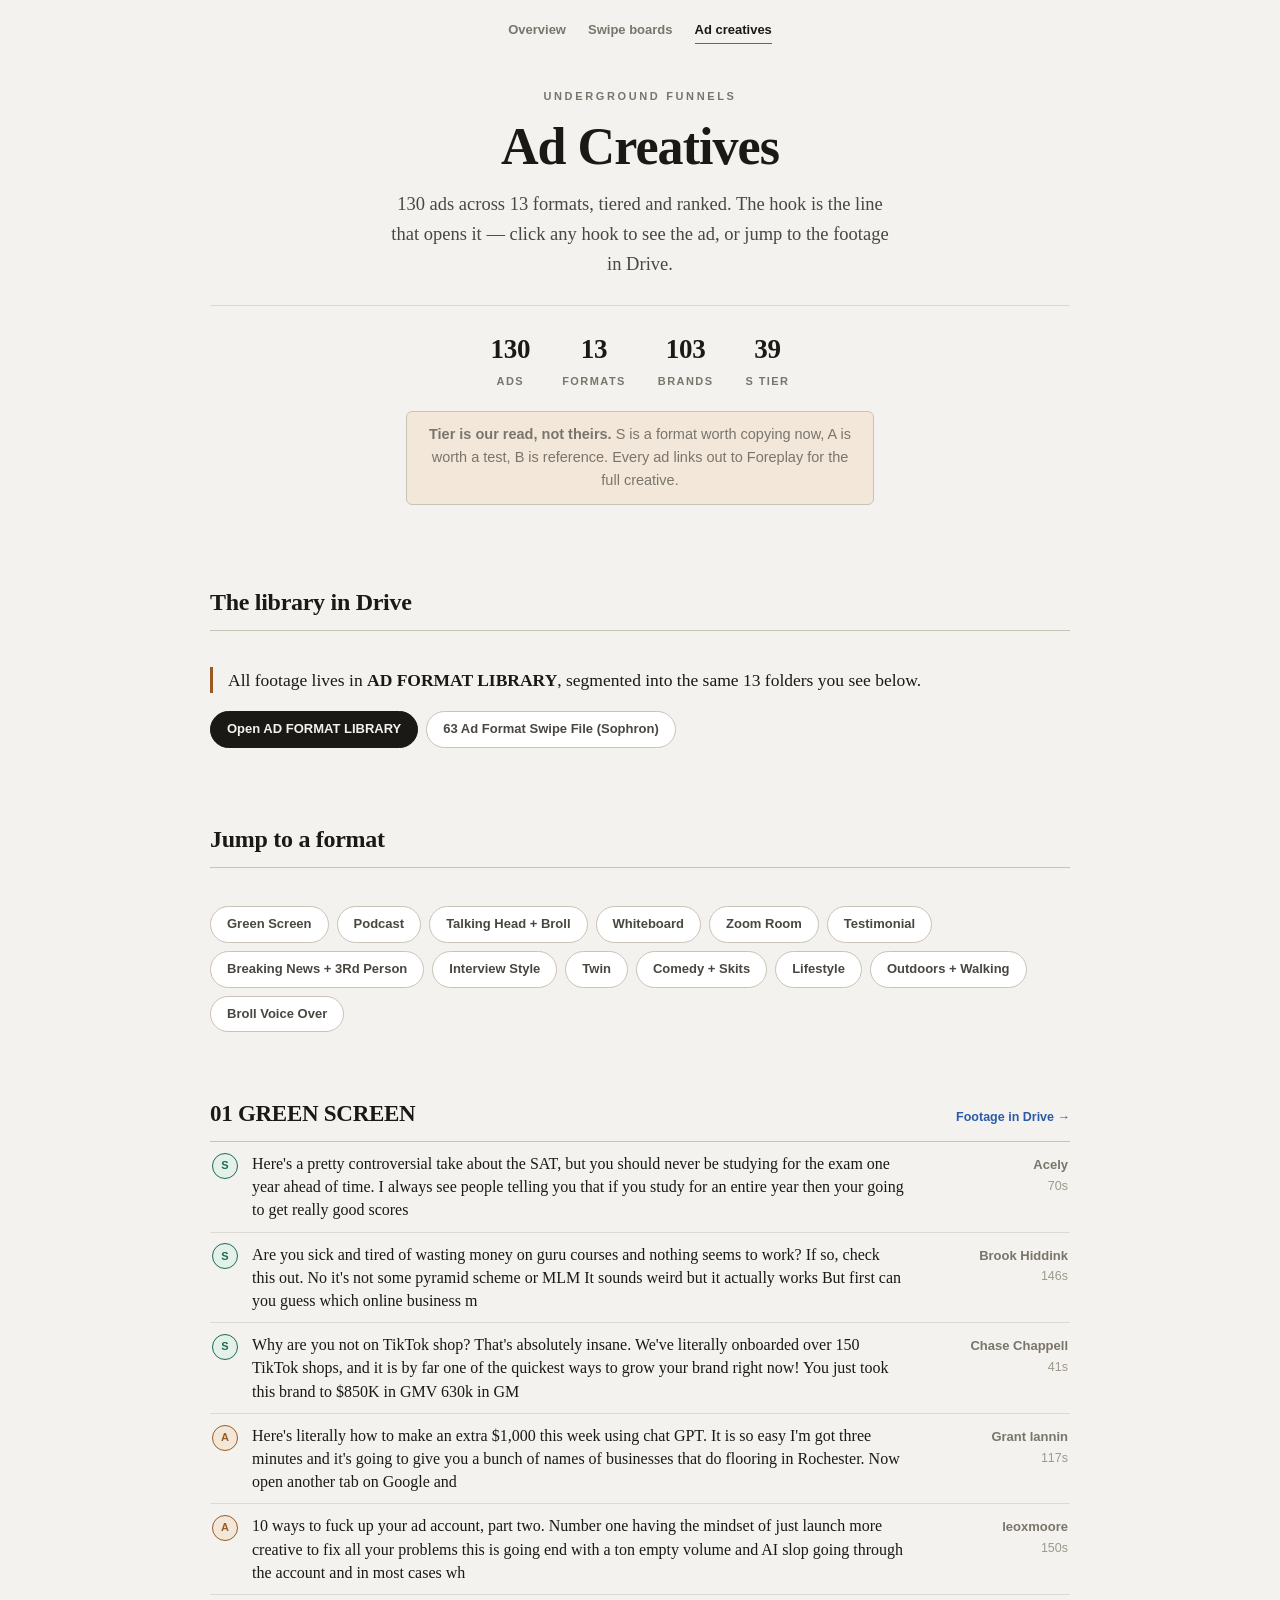
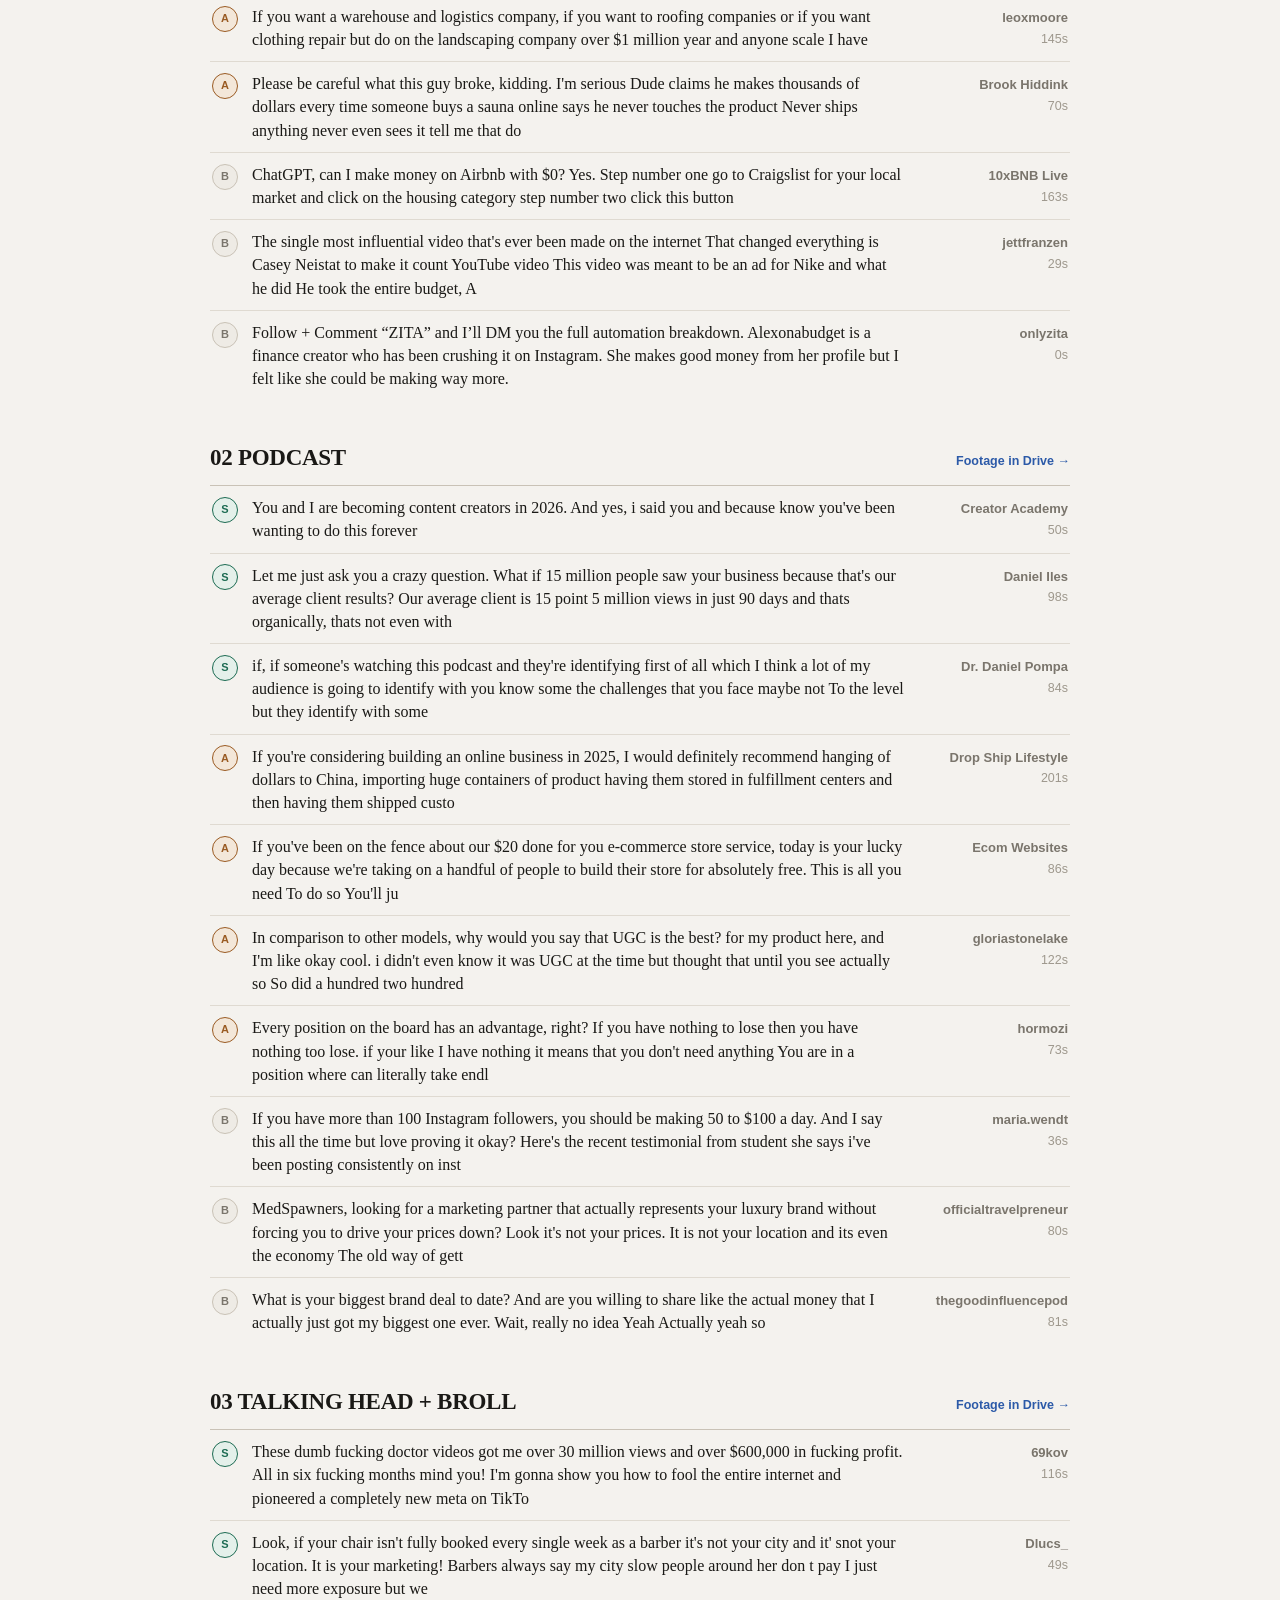
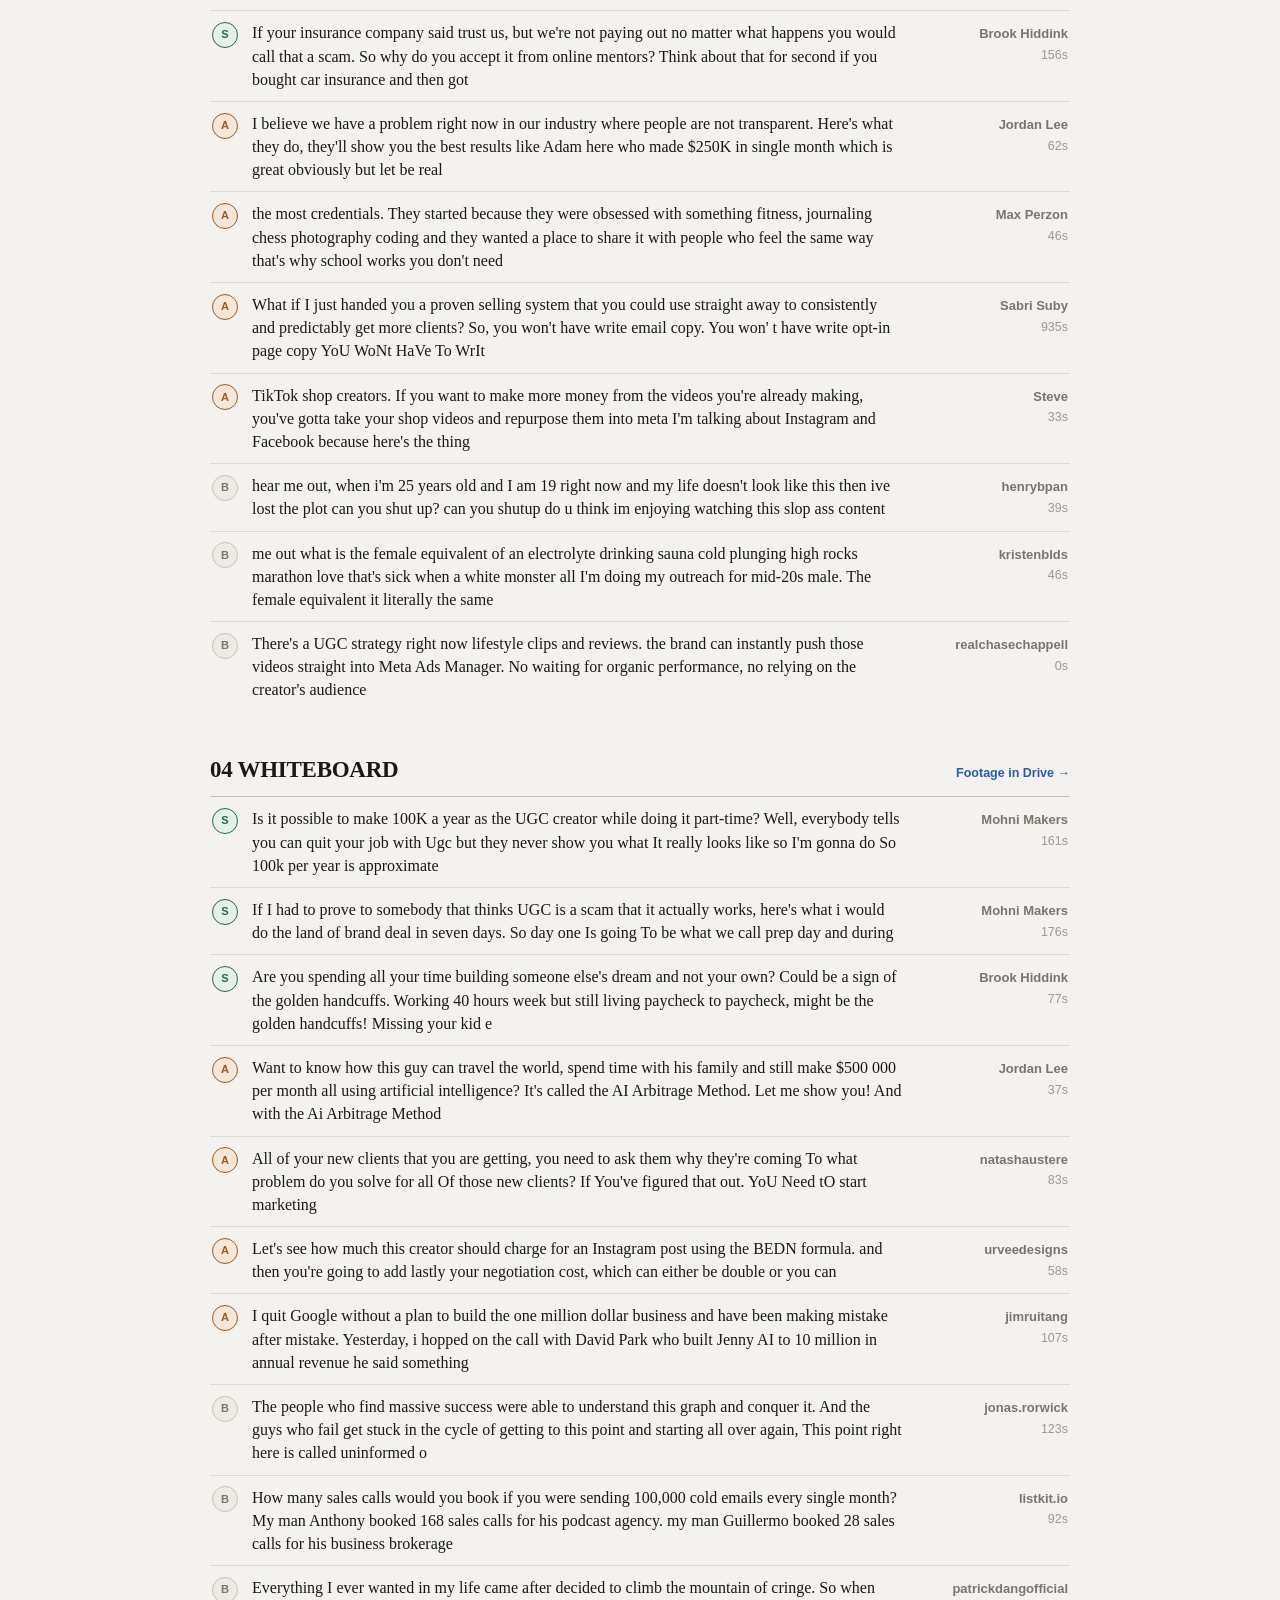
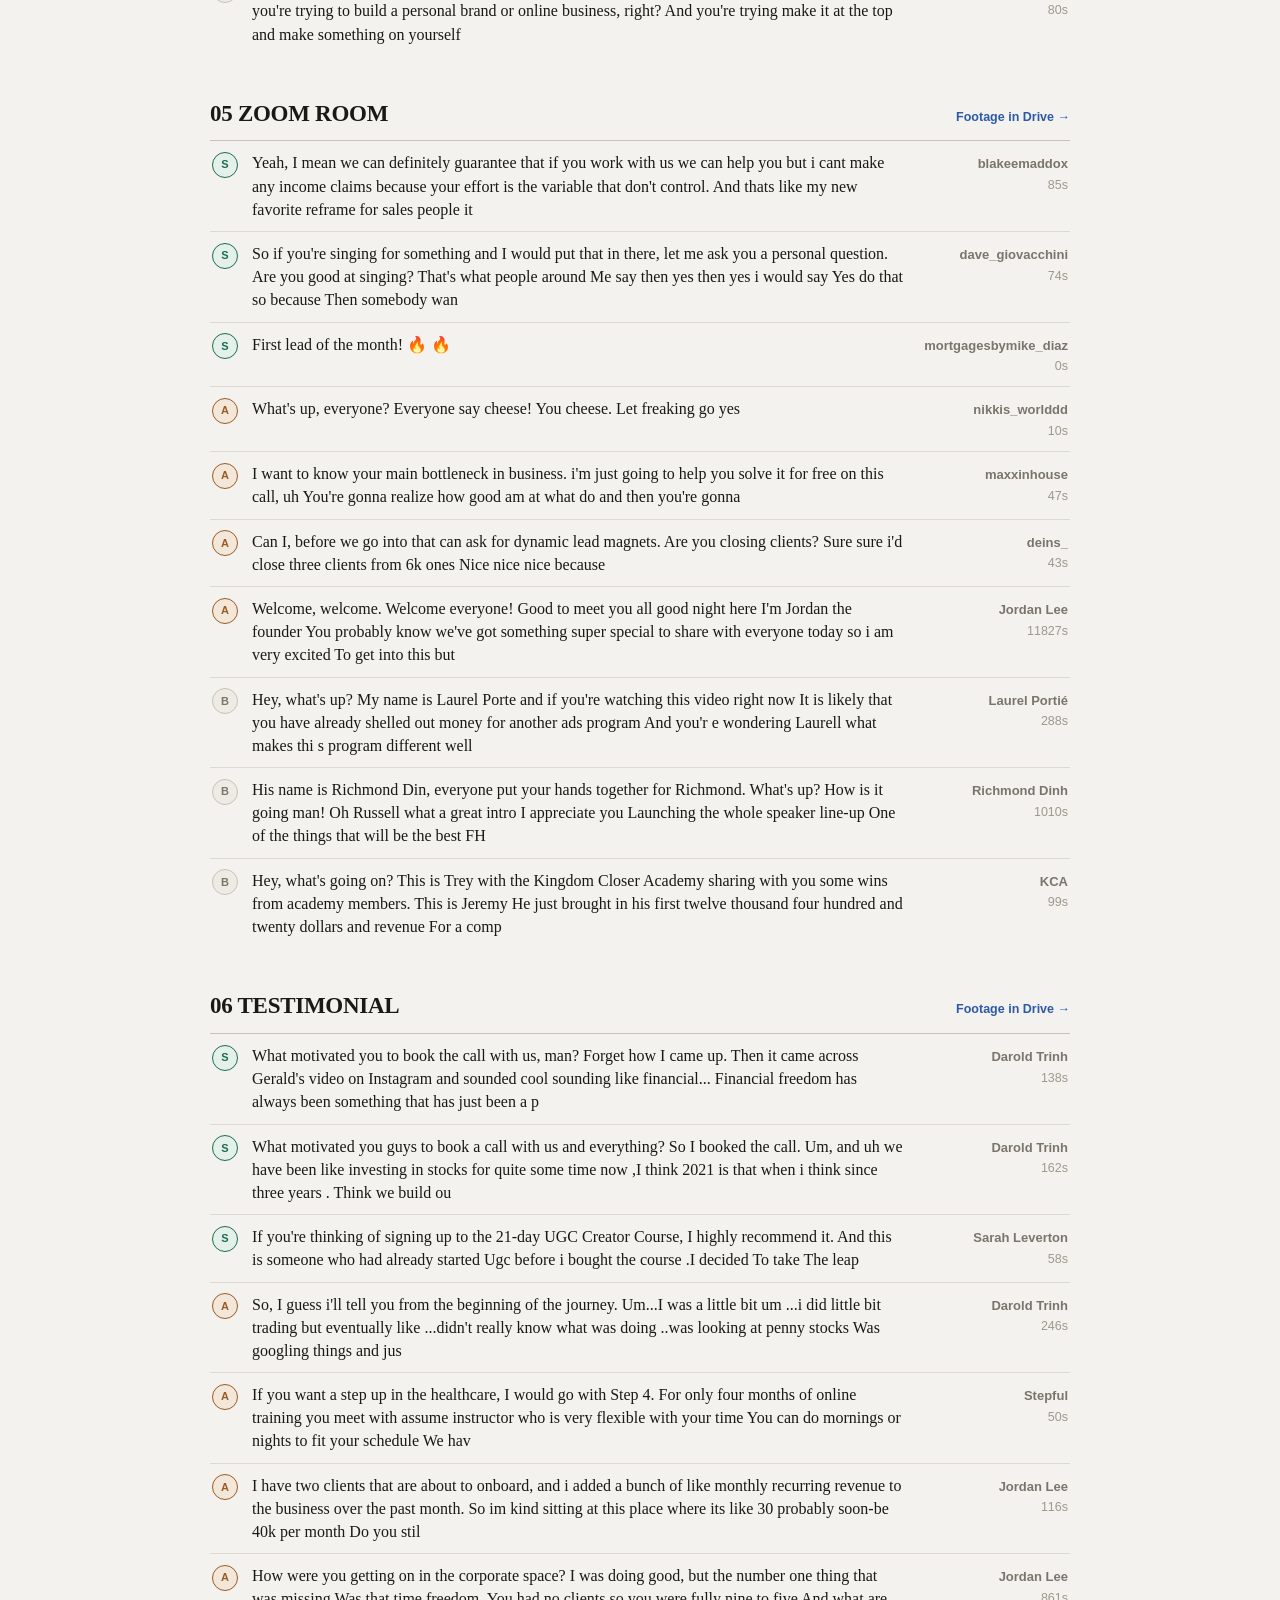
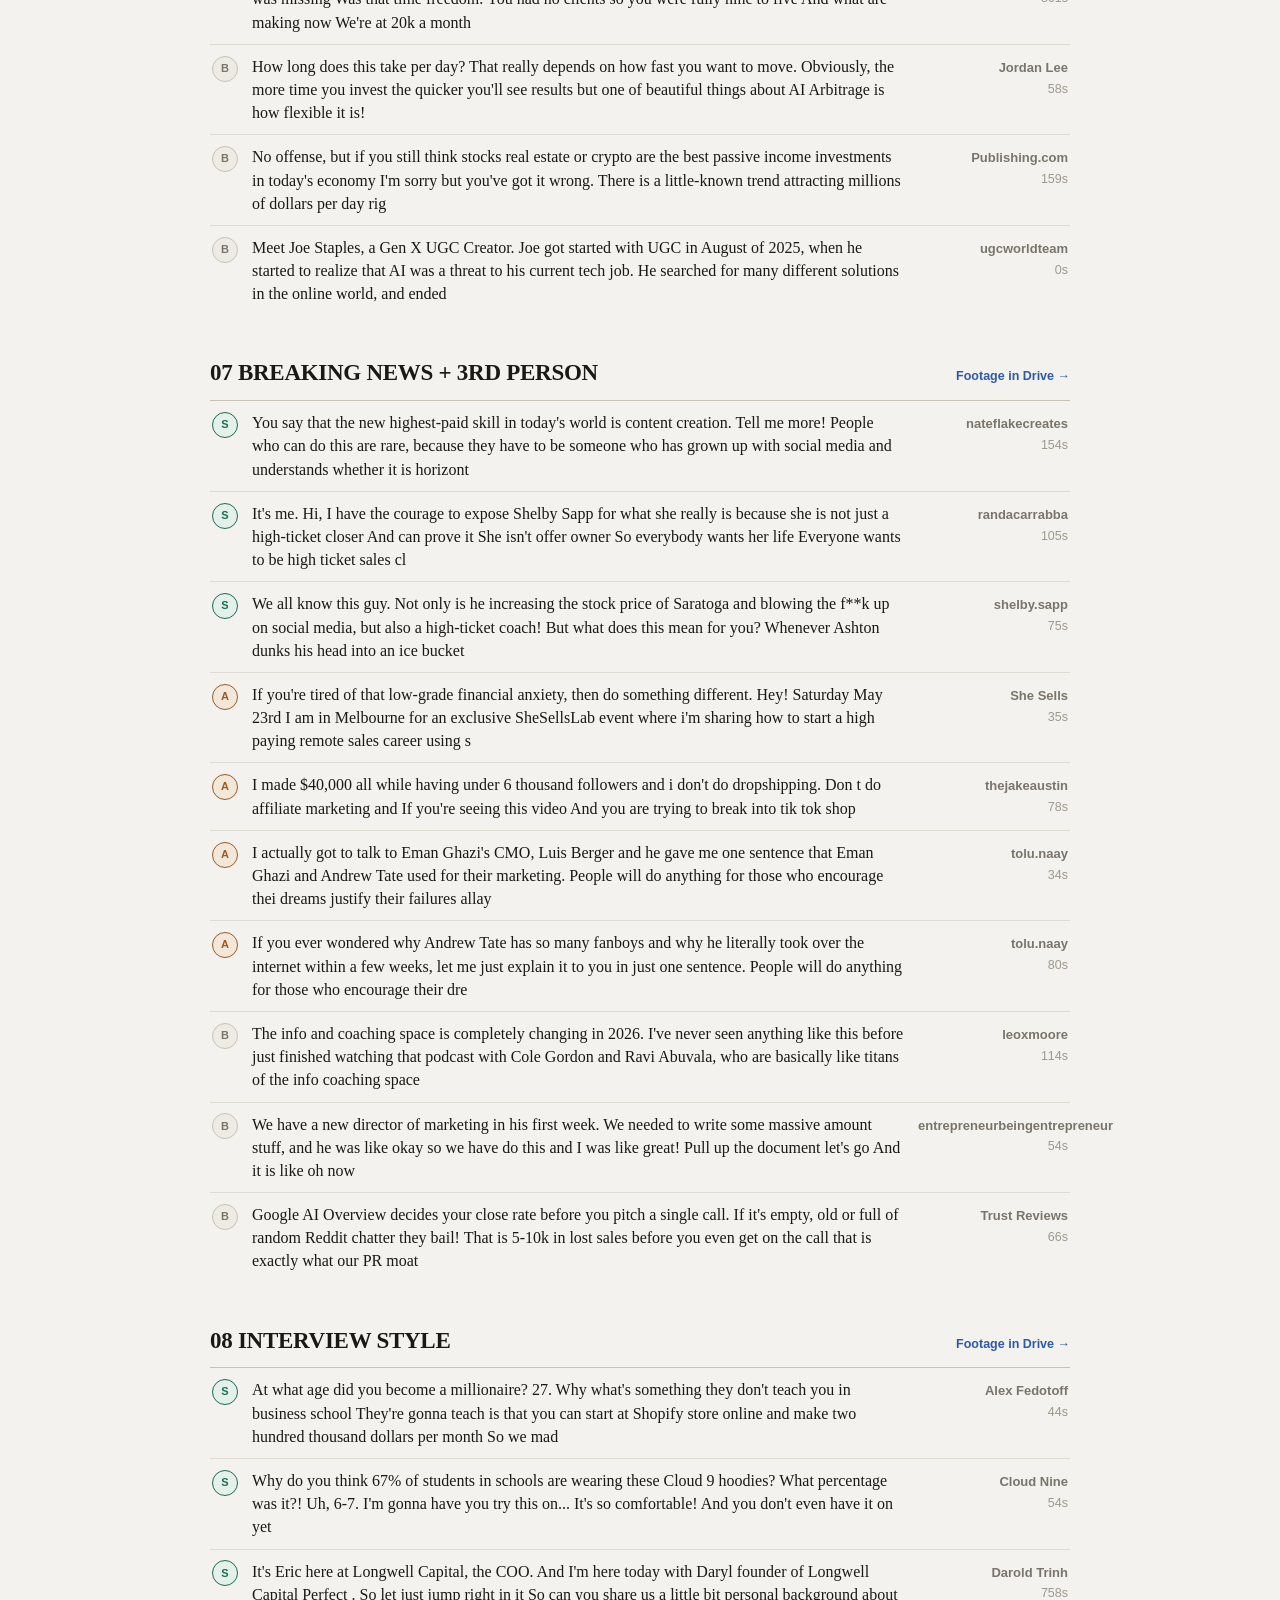
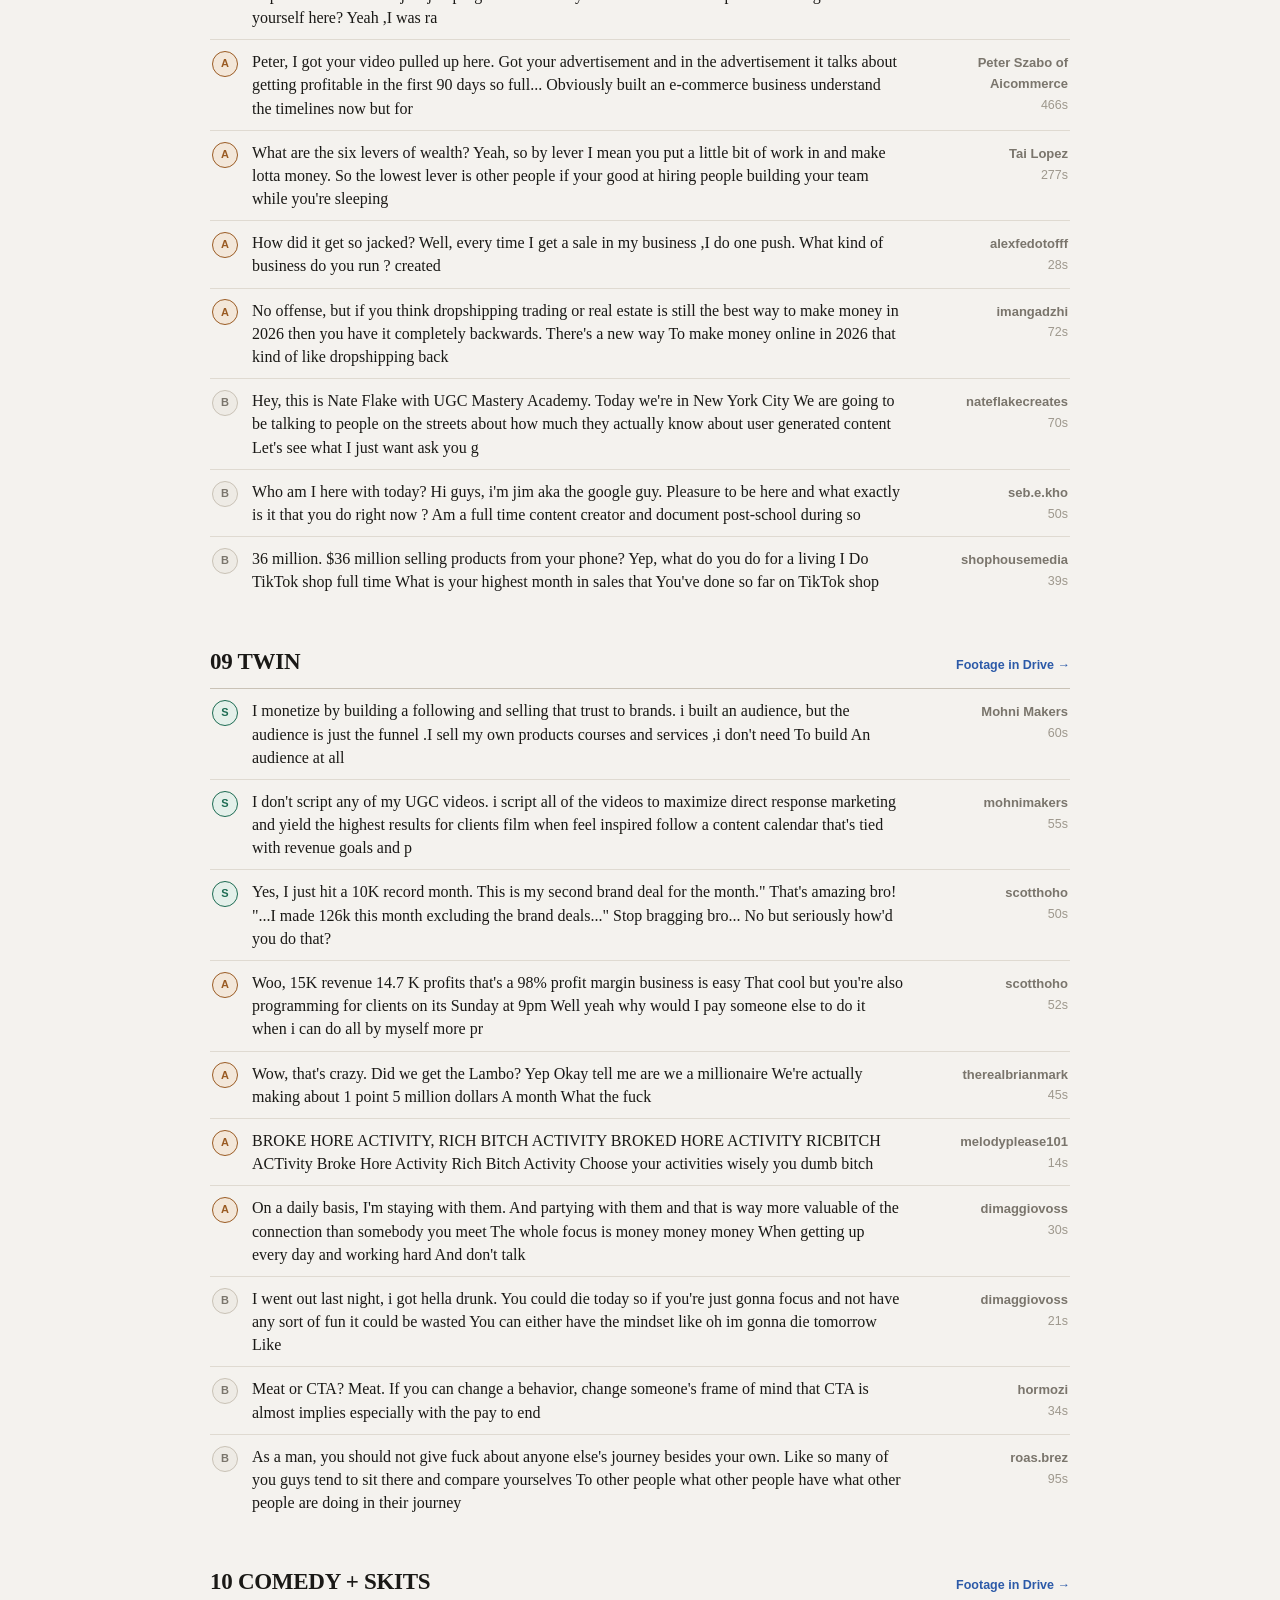
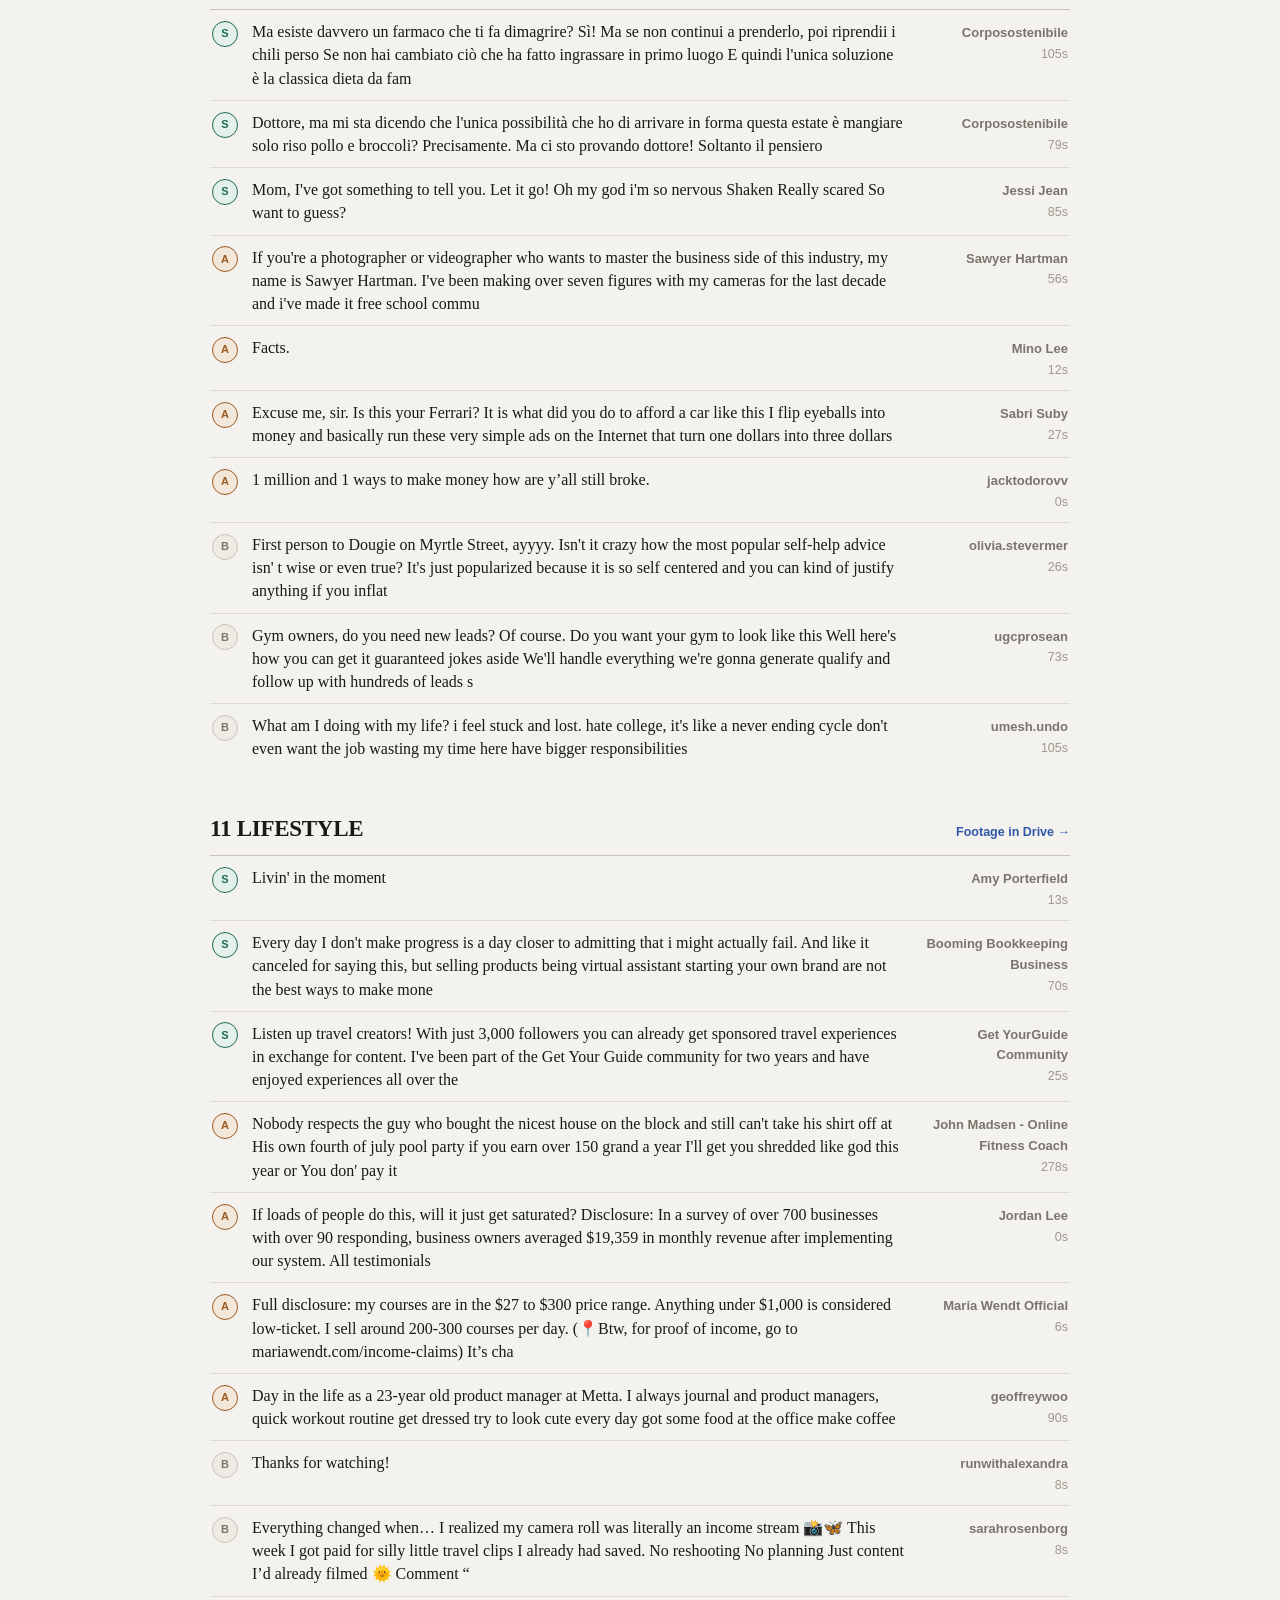
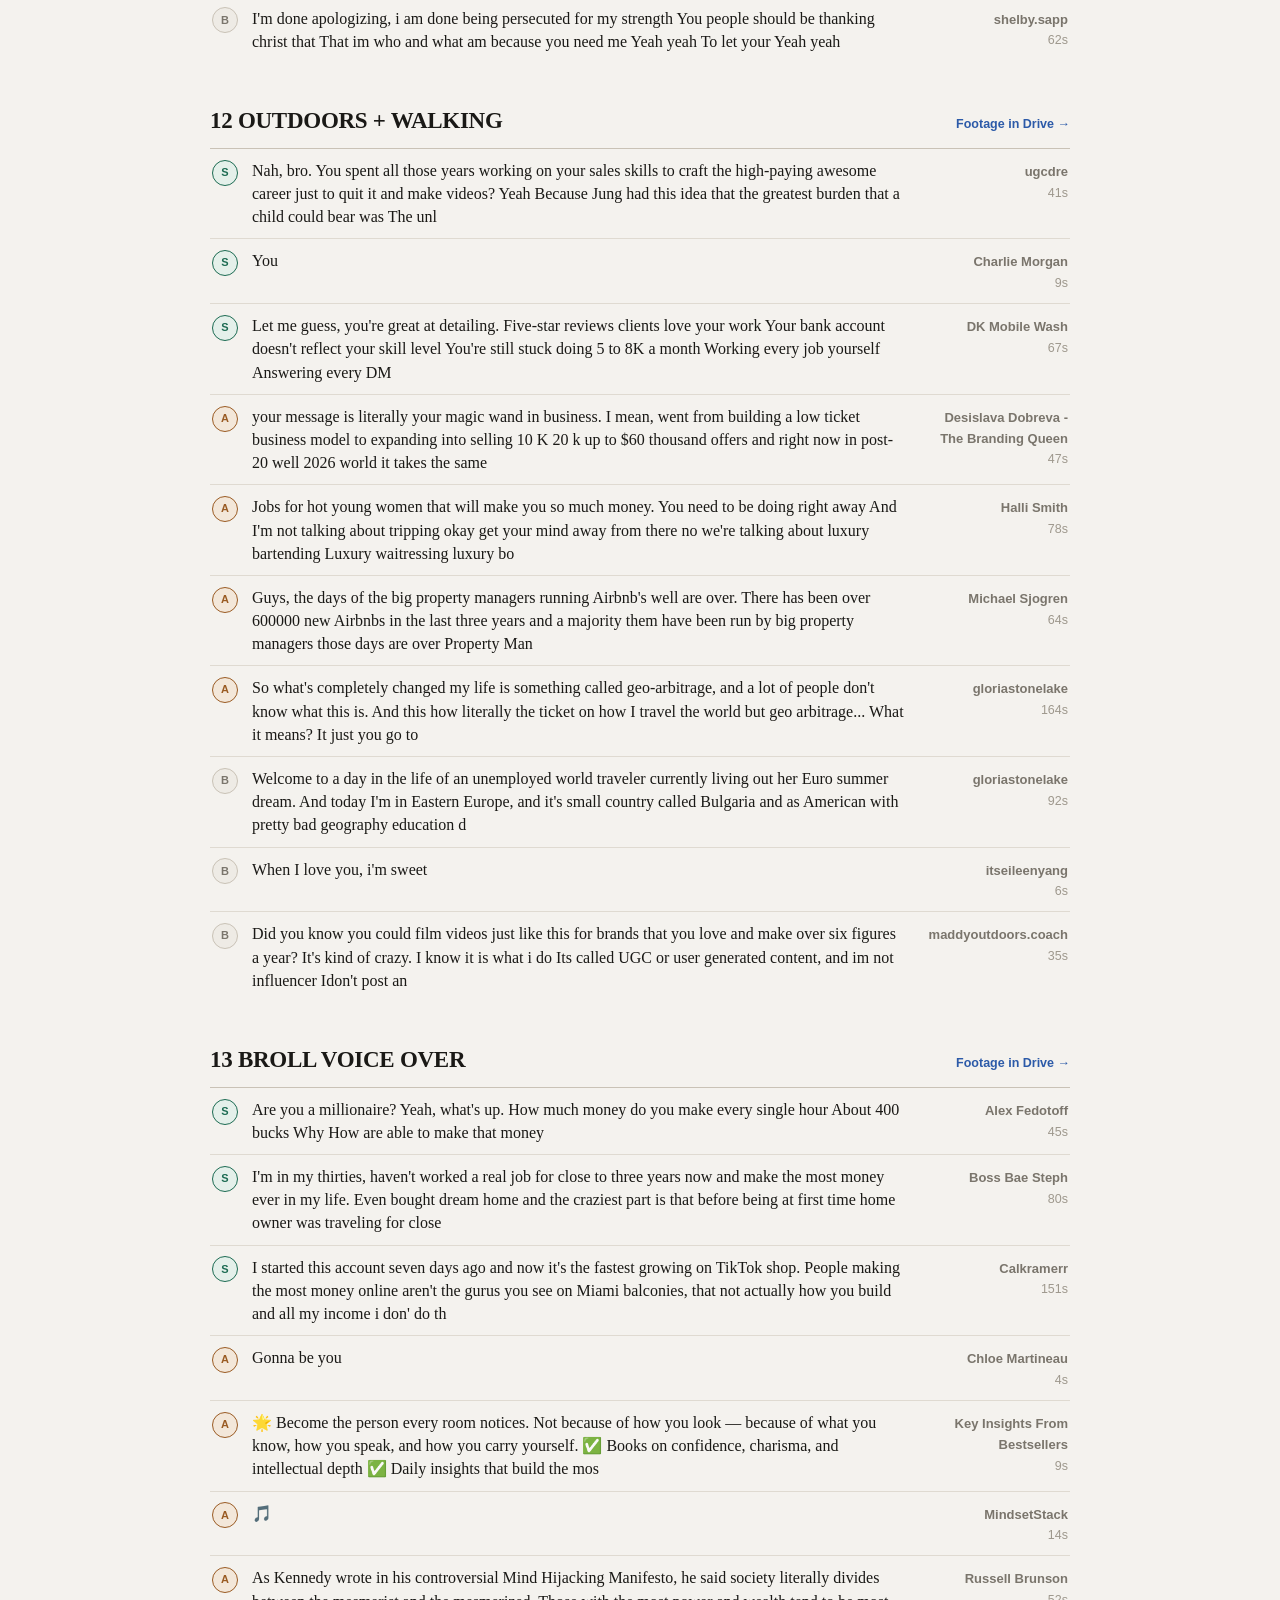
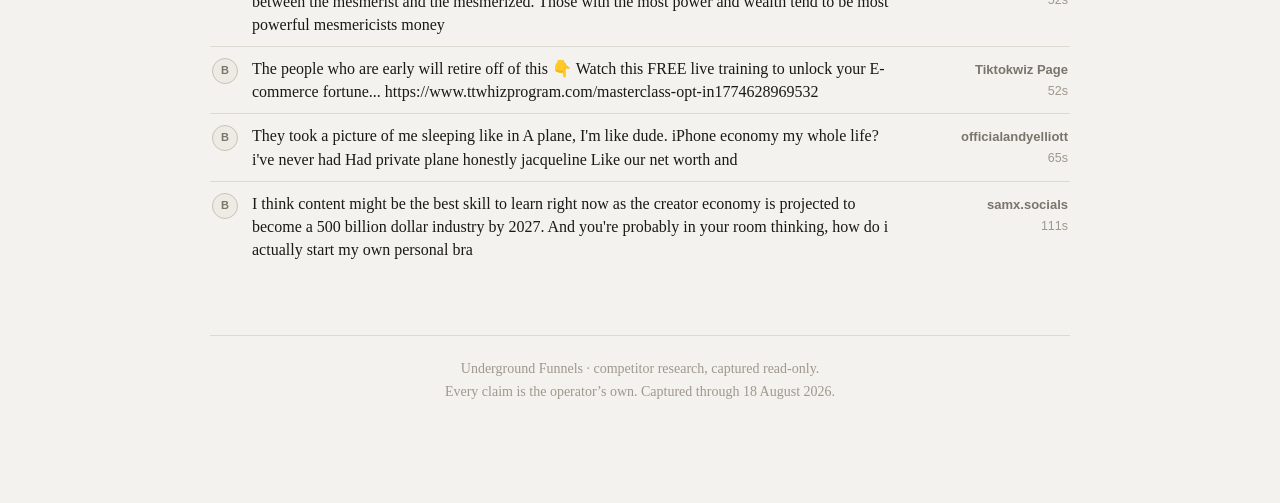
==== commit 03d85175: "Boards as a type-first filterable grid; copy bank moves onto each funnel's own site" ====
--- a/ads.html
+++ b/ads.html
@@ -2,10 +2,10 @@
 <html lang="en"><head><meta charset="utf-8">
 <meta name="viewport" content="width=device-width,initial-scale=1">
 <title>Ad Creatives · Underground Funnels</title>
-<link rel="stylesheet" href="style.css">
+<link rel="icon" href="favicon.png"><link rel="stylesheet" href="style.css">
 </head><body>
 <div class="w">
-<nav class="top"><a href="index.html">Overview</a><a href="boards.html">Swipe boards</a><a href="ads.html" aria-current="page">Ad creatives</a><a href="copy.html">Copy bank</a></nav>
+<nav class="top"><a href="index.html">Overview</a><a href="boards.html">Swipe boards</a><a href="ads.html" aria-current="page">Ad creatives</a></nav>
 
 <header>
   <div class="kick">Underground Funnels</div>
--- a/style.css
+++ b/style.css
@@ -195,3 +195,29 @@
   font-size:10.5px; color:var(--faint); margin-right:9px; font-weight:700; font-variant-numeric:tabular-nums}
 .toc-g li a:hover{color:var(--link)}
 .toc-g li span{display:block; margin-left:26px; font-size:13px; color:var(--muted); line-height:1.35}
+
+/* ---- funnel grid (boards) ---- */
+.tabs-row{display:flex; gap:7px; justify-content:center; flex-wrap:wrap; margin-top:10px}
+.tab{font-family:-apple-system,BlinkMacSystemFont,"Segoe UI",sans-serif; font-size:13px;
+  font-weight:600; padding:7px 15px; border-radius:100px; cursor:pointer;
+  border:1px solid var(--rule-2); background:var(--card); color:var(--muted)}
+.tab:hover{color:var(--ink); border-color:var(--muted)}
+.tab[aria-pressed="true"]{background:var(--ink); color:var(--paper); border-color:var(--ink)}
+.tab b{font-weight:600; opacity:.5; margin-left:6px; font-variant-numeric:tabular-nums}
+#hits{text-align:center; margin:22px 0 0; font-family:-apple-system,BlinkMacSystemFont,"Segoe UI",sans-serif;
+  font-size:12px; letter-spacing:.12em; text-transform:uppercase; color:var(--faint); font-weight:600}
+.fgrid{display:grid; grid-template-columns:repeat(auto-fill,minmax(340px,1fr)); gap:16px; margin-top:20px}
+.fc{background:var(--card); border:1px solid var(--rule); border-radius:8px; padding:20px 21px;
+  display:flex; flex-direction:column}
+.fc[hidden]{display:none}
+.fc:hover{border-color:var(--rule-2)}
+.fc-h{display:flex; align-items:baseline; gap:9px; flex-wrap:wrap}
+.fc-h h3{font-size:21px; font-weight:600; letter-spacing:-.012em}
+.fc-o{color:var(--muted); font-size:14.5px; margin-top:2px; line-height:1.4}
+.fc-s{margin:13px 0 0; font-size:16.5px; line-height:1.45; color:var(--ink);
+  border-left:3px solid var(--mark); padding-left:13px}
+.fc-m{margin-top:11px; font-size:13px; color:var(--faint); line-height:1.4;
+  font-family:-apple-system,BlinkMacSystemFont,"Segoe UI",sans-serif}
+.fc-f{margin-top:auto; padding-top:14px}
+.grp[hidden]{display:none}
+@media (max-width:640px){.fgrid{grid-template-columns:1fr}}
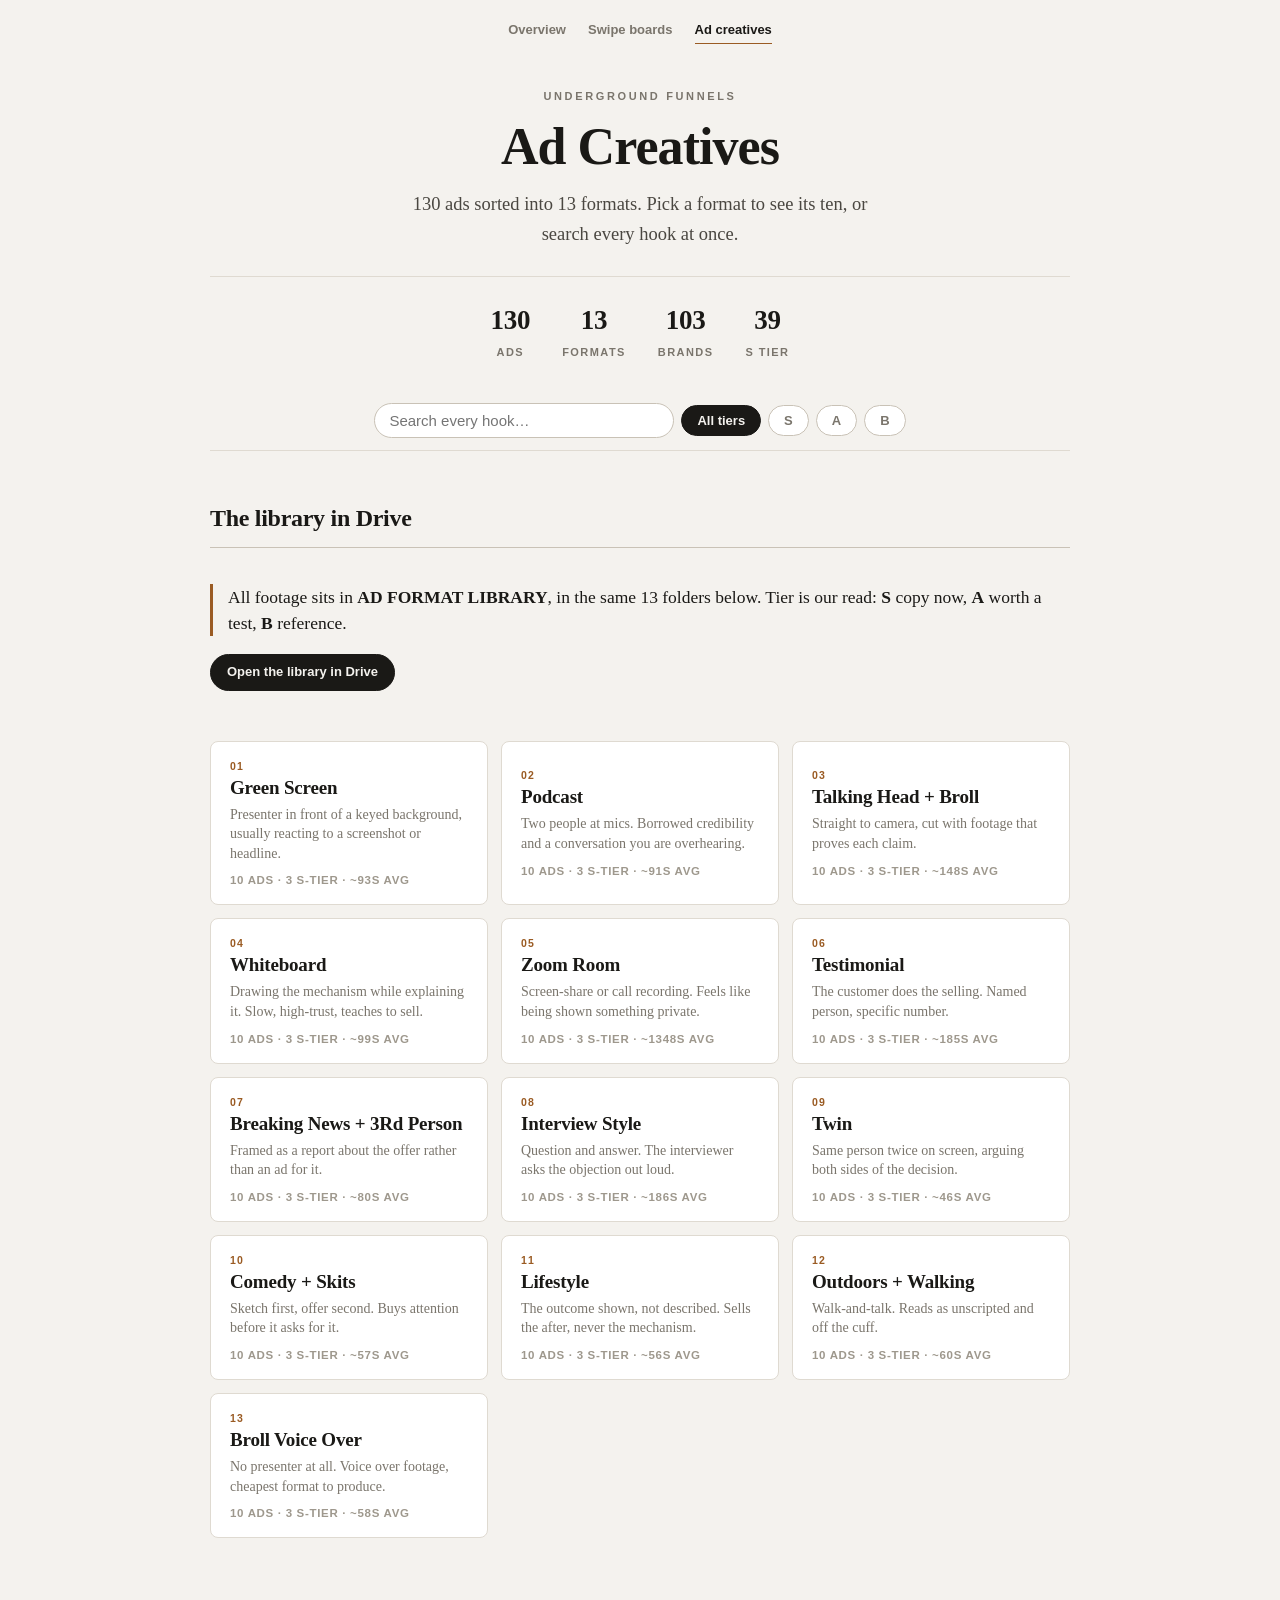
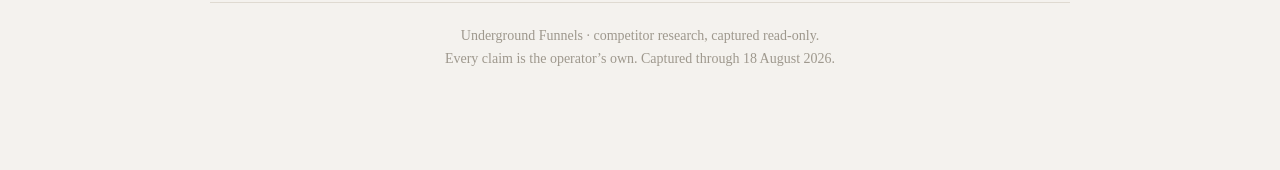
==== commit 9a915158: "Ad creatives: format-first navigation, tier filter, hook search; drop Sophron section" ====
--- a/ads.html
+++ b/ads.html
@@ -10,32 +10,60 @@
 <header>
   <div class="kick">Underground Funnels</div>
   <h1>Ad Creatives</h1>
-  <p class="sub">130 ads across 13 formats, tiered and ranked. The hook is the line that
-  opens it &mdash; click any hook to see the ad, or jump to the footage in Drive.</p>
+  <p class="sub">130 ads sorted into 13 formats. Pick a format to see its ten, or search
+  every hook at once.</p>
   <div class="figs"><div class="fig"><b>130</b><span>Ads</span></div><div class="fig"><b>13</b><span>Formats</span></div><div class="fig"><b>103</b><span>Brands</span></div><div class="fig"><b>39</b><span>S tier</span></div></div>
-  <div class="warn"><b>Tier is our read, not theirs.</b> S is a format worth copying now, A is worth a
-  test, B is reference. Every ad links out to Foreplay for the full creative.</div>
 </header>
-<div class="grp"><div class="grp-h"><h2>The library in Drive</h2></div>
-<div class="e"><p class="steal">All footage lives in <b>AD FORMAT LIBRARY</b>, segmented into the
-same 13 folders you see below.</p>
-<div class="go"><a class="btn p" href="https://drive.google.com/drive/folders/15UP97tzwNZcZ00ugpnIkz17XFwDtkRqn" target="_blank" rel="noopener">Open AD FORMAT LIBRARY</a>
-<a class="btn" href="https://drive.google.com/drive/folders/1euhWFBWG8G7Nql_AzI3lL_AR4qDQ59QZ" target="_blank" rel="noopener">63 Ad Format Swipe File (Sophron)</a></div></div></div>
-<div class="grp"><div class="grp-h"><h2>Jump to a format</h2></div>
-<div class="e"><div class="go"><a class="btn" href="#f01">Green Screen</a> <a class="btn" href="#f02">Podcast</a> <a class="btn" href="#f03">Talking Head + Broll</a> <a class="btn" href="#f04">Whiteboard</a> <a class="btn" href="#f05">Zoom Room</a> <a class="btn" href="#f06">Testimonial</a> <a class="btn" href="#f07">Breaking News + 3Rd Person</a> <a class="btn" href="#f08">Interview Style</a> <a class="btn" href="#f09">Twin</a> <a class="btn" href="#f10">Comedy + Skits</a> <a class="btn" href="#f11">Lifestyle</a> <a class="btn" href="#f12">Outdoors + Walking</a> <a class="btn" href="#f13">Broll Voice Over</a></div></div></div>
-<section class="fmt" id="f01"><div class="fmt-h"><h2>01 GREEN SCREEN</h2><a class="dl" href="https://drive.google.com/drive/folders/1dUgyR0CUnmrz4YRefbVk87GJ9Xg3aE6x" target="_blank" rel="noopener">Footage in Drive &rarr;</a></div><div class="ad"><span class="tier S">S</span><p><a href="https://app.foreplay.co/share/ads/acwhlyM110G4dU2pwDLk" target="_blank" rel="noopener">Here&#x27;s a pretty controversial take about the SAT, but you should never be studying for the exam one year ahead of time. I always see people telling you that if you study for an entire year then your going to get really good scores</a></p><div class="meta"><b>Acely</b>70s</div></div><div class="ad"><span class="tier S">S</span><p><a href="https://app.foreplay.co/share/ads/3laRpnHUWxgNuSwxjc6o" target="_blank" rel="noopener">Are you sick and tired of wasting money on guru courses and nothing seems to work? If so, check this out. No it&#x27;s not some pyramid scheme or MLM It sounds weird but it actually works But first can you guess which online business m</a></p><div class="meta"><b>Brook Hiddink</b>146s</div></div><div class="ad"><span class="tier S">S</span><p><a href="https://app.foreplay.co/share/ads/YhNYarDfYu0Wlsr67b5d" target="_blank" rel="noopener">Why are you not on TikTok shop? That&#x27;s absolutely insane. We&#x27;ve literally onboarded over 150 TikTok shops, and it is by far one of the quickest ways to grow your brand right now! You just took this brand to $850K in GMV 630k in GM</a></p><div class="meta"><b>Chase Chappell</b>41s</div></div><div class="ad"><span class="tier A">A</span><p><a href="https://app.foreplay.co/share/ads/lOEPAcQnvMsT8xUh6Usx" target="_blank" rel="noopener">Here&#x27;s literally how to make an extra $1,000 this week using chat GPT. It is so easy I&#x27;m got three minutes and it&#x27;s going to give you a bunch of names of businesses that do flooring in Rochester. Now open another tab on Google and</a></p><div class="meta"><b>Grant lannin</b>117s</div></div><div class="ad"><span class="tier A">A</span><p><a href="https://app.foreplay.co/share/ads/EnKv93EsLEVMapFjBd5v" target="_blank" rel="noopener">10 ways to fuck up your ad account, part two. Number one having the mindset of just launch more creative to fix all your problems this is going end with a ton empty volume and AI slop going through the account and in most cases wh</a></p><div class="meta"><b>leoxmoore</b>150s</div></div><div class="ad"><span class="tier A">A</span><p><a href="https://app.foreplay.co/share/ads/lZB7WqZkQkM1niyXPdLp" target="_blank" rel="noopener">If you want a warehouse and logistics company, if you want to roofing companies or if you want clothing repair but do on the landscaping company over $1 million year and anyone scale I have</a></p><div class="meta"><b>leoxmoore</b>145s</div></div><div class="ad"><span class="tier A">A</span><p><a href="https://app.foreplay.co/share/ads/l1w1o4VKwZo3vnpR35BO" target="_blank" rel="noopener">Please be careful what this guy broke, kidding. I&#x27;m serious Dude claims he makes thousands of dollars every time someone buys a sauna online says he never touches the product Never ships anything never even sees it tell me that do</a></p><div class="meta"><b>Brook Hiddink</b>70s</div></div><div class="ad"><span class="tier B">B</span><p><a href="https://app.foreplay.co/share/ads/TFPZKAjRMaQaODav5vAv" target="_blank" rel="noopener">ChatGPT, can I make money on Airbnb with $0? Yes. Step number one go to Craigslist for your local market and click on the housing category step number two click this button</a></p><div class="meta"><b>10xBNB Live</b>163s</div></div><div class="ad"><span class="tier B">B</span><p><a href="https://app.foreplay.co/share/ads/yHnuvbjrQHopfcm0ShkL" target="_blank" rel="noopener">The single most influential video that&#x27;s ever been made on the internet That changed everything is Casey Neistat to make it count YouTube video This video was meant to be an ad for Nike and what he did He took the entire budget, A</a></p><div class="meta"><b>jettfranzen</b>29s</div></div><div class="ad"><span class="tier B">B</span><p><a href="https://app.foreplay.co/share/ads/OdbZA2vBsGJeN4iSGvD8" target="_blank" rel="noopener">Follow + Comment “ZITA” and I’ll DM you the full automation breakdown.
+
+<div class="bar"><div class="bar-in">
+  <input type="search" id="q" placeholder="Search every hook&hellip;" aria-label="Search hooks">
+  <button class="tab" data-t="all" aria-pressed="true">All tiers</button>
+  <button class="tab" data-t="S" aria-pressed="false">S</button>
+  <button class="tab" data-t="A" aria-pressed="false">A</button>
+  <button class="tab" data-t="B" aria-pressed="false">B</button>
+  <button class="tab back" id="back" hidden>&larr; All formats</button>
+</div></div>
+
+<div id="lib"><div class="grp"><div class="grp-h"><h2>The library in Drive</h2></div>
+<div class="e"><p class="steal">All footage sits in <b>AD FORMAT LIBRARY</b>, in the same 13
+folders below. Tier is our read: <b>S</b> copy now, <b>A</b> worth a test, <b>B</b> reference.</p>
+<div class="go"><a class="btn p" href="https://drive.google.com/drive/folders/15UP97tzwNZcZ00ugpnIkz17XFwDtkRqn" target="_blank" rel="noopener">Open the library in Drive</a></div></div></div>
+<div class="fmtgrid"><button class="fmtc" data-f="01 GREEN SCREEN"><span class="fnum">01</span><h3>Green Screen</h3><p>Presenter in front of a keyed background, usually reacting to a screenshot or headline.</p><span class="fmeta">10 ads &middot; 3 S-tier &middot; ~93s avg</span></button><button class="fmtc" data-f="02 PODCAST"><span class="fnum">02</span><h3>Podcast</h3><p>Two people at mics. Borrowed credibility and a conversation you are overhearing.</p><span class="fmeta">10 ads &middot; 3 S-tier &middot; ~91s avg</span></button><button class="fmtc" data-f="03 TALKING HEAD + BROLL"><span class="fnum">03</span><h3>Talking Head + Broll</h3><p>Straight to camera, cut with footage that proves each claim.</p><span class="fmeta">10 ads &middot; 3 S-tier &middot; ~148s avg</span></button><button class="fmtc" data-f="04 WHITEBOARD"><span class="fnum">04</span><h3>Whiteboard</h3><p>Drawing the mechanism while explaining it. Slow, high-trust, teaches to sell.</p><span class="fmeta">10 ads &middot; 3 S-tier &middot; ~99s avg</span></button><button class="fmtc" data-f="05 ZOOM ROOM"><span class="fnum">05</span><h3>Zoom Room</h3><p>Screen-share or call recording. Feels like being shown something private.</p><span class="fmeta">10 ads &middot; 3 S-tier &middot; ~1348s avg</span></button><button class="fmtc" data-f="06 TESTIMONIAL"><span class="fnum">06</span><h3>Testimonial</h3><p>The customer does the selling. Named person, specific number.</p><span class="fmeta">10 ads &middot; 3 S-tier &middot; ~185s avg</span></button><button class="fmtc" data-f="07 BREAKING NEWS + 3RD PERSON"><span class="fnum">07</span><h3>Breaking News + 3Rd Person</h3><p>Framed as a report about the offer rather than an ad for it.</p><span class="fmeta">10 ads &middot; 3 S-tier &middot; ~80s avg</span></button><button class="fmtc" data-f="08 INTERVIEW STYLE"><span class="fnum">08</span><h3>Interview Style</h3><p>Question and answer. The interviewer asks the objection out loud.</p><span class="fmeta">10 ads &middot; 3 S-tier &middot; ~186s avg</span></button><button class="fmtc" data-f="09 TWIN"><span class="fnum">09</span><h3>Twin</h3><p>Same person twice on screen, arguing both sides of the decision.</p><span class="fmeta">10 ads &middot; 3 S-tier &middot; ~46s avg</span></button><button class="fmtc" data-f="10 COMEDY + SKITS"><span class="fnum">10</span><h3>Comedy + Skits</h3><p>Sketch first, offer second. Buys attention before it asks for it.</p><span class="fmeta">10 ads &middot; 3 S-tier &middot; ~57s avg</span></button><button class="fmtc" data-f="11 LIFESTYLE"><span class="fnum">11</span><h3>Lifestyle</h3><p>The outcome shown, not described. Sells the after, never the mechanism.</p><span class="fmeta">10 ads &middot; 3 S-tier &middot; ~56s avg</span></button><button class="fmtc" data-f="12 OUTDOORS + WALKING"><span class="fnum">12</span><h3>Outdoors + Walking</h3><p>Walk-and-talk. Reads as unscripted and off the cuff.</p><span class="fmeta">10 ads &middot; 3 S-tier &middot; ~60s avg</span></button><button class="fmtc" data-f="13 BROLL VOICE OVER"><span class="fnum">13</span><h3>Broll Voice Over</h3><p>No presenter at all. Voice over footage, cheapest format to produce.</p><span class="fmeta">10 ads &middot; 3 S-tier &middot; ~58s avg</span></button></div></div>
+
+<div id="hits" hidden></div>
+<section class="fmt" data-f="01 GREEN SCREEN" hidden><div class="fmt-h"><h2><span class="fnum">01</span>Green Screen</h2><a class="dl" href="https://drive.google.com/drive/folders/1dUgyR0CUnmrz4YRefbVk87GJ9Xg3aE6x" target="_blank" rel="noopener">Footage in Drive &rarr;</a></div><p class="fmt-b">Presenter in front of a keyed background, usually reacting to a screenshot or headline.</p><div class="ad" data-t="S" data-q="here&#x27;s a pretty controversial take about the sat, but you should never be studying for the exam one year ahead of time. i always see people telling you that if you study for an entire year then your going to get really good scores acely"><span class="tier S">S</span><p><a href="https://app.foreplay.co/share/ads/acwhlyM110G4dU2pwDLk" target="_blank" rel="noopener">Here&#x27;s a pretty controversial take about the SAT, but you should never be studying for the exam one year ahead of time. I always see people telling you that if you study for an entire year then your going to get really good scores</a></p><div class="meta"><b>Acely</b>70s</div></div><div class="ad" data-t="S" data-q="are you sick and tired of wasting money on guru courses and nothing seems to work? if so, check this out. no it&#x27;s not some pyramid scheme or mlm it sounds weird but it actually works but first can you guess which online business m brook hiddink"><span class="tier S">S</span><p><a href="https://app.foreplay.co/share/ads/3laRpnHUWxgNuSwxjc6o" target="_blank" rel="noopener">Are you sick and tired of wasting money on guru courses and nothing seems to work? If so, check this out. No it&#x27;s not some pyramid scheme or MLM It sounds weird but it actually works But first can you guess which online business m</a></p><div class="meta"><b>Brook Hiddink</b>146s</div></div><div class="ad" data-t="S" data-q="why are you not on tiktok shop? that&#x27;s absolutely insane. we&#x27;ve literally onboarded over 150 tiktok shops, and it is by far one of the quickest ways to grow your brand right now! you just took this brand to $850k in gmv 630k in gm chase chappell"><span class="tier S">S</span><p><a href="https://app.foreplay.co/share/ads/YhNYarDfYu0Wlsr67b5d" target="_blank" rel="noopener">Why are you not on TikTok shop? That&#x27;s absolutely insane. We&#x27;ve literally onboarded over 150 TikTok shops, and it is by far one of the quickest ways to grow your brand right now! You just took this brand to $850K in GMV 630k in GM</a></p><div class="meta"><b>Chase Chappell</b>41s</div></div><div class="ad" data-t="A" data-q="here&#x27;s literally how to make an extra $1,000 this week using chat gpt. it is so easy i&#x27;m got three minutes and it&#x27;s going to give you a bunch of names of businesses that do flooring in rochester. now open another tab on google and grant lannin"><span class="tier A">A</span><p><a href="https://app.foreplay.co/share/ads/lOEPAcQnvMsT8xUh6Usx" target="_blank" rel="noopener">Here&#x27;s literally how to make an extra $1,000 this week using chat GPT. It is so easy I&#x27;m got three minutes and it&#x27;s going to give you a bunch of names of businesses that do flooring in Rochester. Now open another tab on Google and</a></p><div class="meta"><b>Grant lannin</b>117s</div></div><div class="ad" data-t="A" data-q="10 ways to fuck up your ad account, part two. number one having the mindset of just launch more creative to fix all your problems this is going end with a ton empty volume and ai slop going through the account and in most cases wh leoxmoore"><span class="tier A">A</span><p><a href="https://app.foreplay.co/share/ads/EnKv93EsLEVMapFjBd5v" target="_blank" rel="noopener">10 ways to fuck up your ad account, part two. Number one having the mindset of just launch more creative to fix all your problems this is going end with a ton empty volume and AI slop going through the account and in most cases wh</a></p><div class="meta"><b>leoxmoore</b>150s</div></div><div class="ad" data-t="A" data-q="if you want a warehouse and logistics company, if you want to roofing companies or if you want clothing repair but do on the landscaping company over $1 million year and anyone scale i have leoxmoore"><span class="tier A">A</span><p><a href="https://app.foreplay.co/share/ads/lZB7WqZkQkM1niyXPdLp" target="_blank" rel="noopener">If you want a warehouse and logistics company, if you want to roofing companies or if you want clothing repair but do on the landscaping company over $1 million year and anyone scale I have</a></p><div class="meta"><b>leoxmoore</b>145s</div></div><div class="ad" data-t="A" data-q="please be careful what this guy broke, kidding. i&#x27;m serious dude claims he makes thousands of dollars every time someone buys a sauna online says he never touches the product never ships anything never even sees it tell me that do brook hiddink"><span class="tier A">A</span><p><a href="https://app.foreplay.co/share/ads/l1w1o4VKwZo3vnpR35BO" target="_blank" rel="noopener">Please be careful what this guy broke, kidding. I&#x27;m serious Dude claims he makes thousands of dollars every time someone buys a sauna online says he never touches the product Never ships anything never even sees it tell me that do</a></p><div class="meta"><b>Brook Hiddink</b>70s</div></div><div class="ad" data-t="B" data-q="chatgpt, can i make money on airbnb with $0? yes. step number one go to craigslist for your local market and click on the housing category step number two click this button 10xbnb live"><span class="tier B">B</span><p><a href="https://app.foreplay.co/share/ads/TFPZKAjRMaQaODav5vAv" target="_blank" rel="noopener">ChatGPT, can I make money on Airbnb with $0? Yes. Step number one go to Craigslist for your local market and click on the housing category step number two click this button</a></p><div class="meta"><b>10xBNB Live</b>163s</div></div><div class="ad" data-t="B" data-q="the single most influential video that&#x27;s ever been made on the internet that changed everything is casey neistat to make it count youtube video this video was meant to be an ad for nike and what he did he took the entire budget, a jettfranzen"><span class="tier B">B</span><p><a href="https://app.foreplay.co/share/ads/yHnuvbjrQHopfcm0ShkL" target="_blank" rel="noopener">The single most influential video that&#x27;s ever been made on the internet That changed everything is Casey Neistat to make it count YouTube video This video was meant to be an ad for Nike and what he did He took the entire budget, A</a></p><div class="meta"><b>jettfranzen</b>29s</div></div><div class="ad" data-t="B" data-q="follow + comment “zita” and i’ll dm you the full automation breakdown.
+
+alexonabudget is a finance creator who has been crushing it on instagram.
+
+she makes good money from her profile but i felt like she could be making way more. onlyzita"><span class="tier B">B</span><p><a href="https://app.foreplay.co/share/ads/OdbZA2vBsGJeN4iSGvD8" target="_blank" rel="noopener">Follow + Comment “ZITA” and I’ll DM you the full automation breakdown.
 
 Alexonabudget is a finance creator who has been crushing it on Instagram.
 
-She makes good money from her profile but I felt like she could be making way more.</a></p><div class="meta"><b>onlyzita</b>0s</div></div></section><section class="fmt" id="f02"><div class="fmt-h"><h2>02 PODCAST</h2><a class="dl" href="https://drive.google.com/drive/folders/1r2zyHwWDgT11MJrDkKn4MN8Y8cSu3zYm" target="_blank" rel="noopener">Footage in Drive &rarr;</a></div><div class="ad"><span class="tier S">S</span><p><a href="https://app.foreplay.co/share/ads/BNlS9w64cyLD12VVfKVm" target="_blank" rel="noopener">You and I are becoming content creators in 2026. And yes, i said you and because know you&#x27;ve been wanting to do this forever</a></p><div class="meta"><b>Creator Academy</b>50s</div></div><div class="ad"><span class="tier S">S</span><p><a href="https://app.foreplay.co/share/ads/83Ev4OnMNG0IJrWubaN9" target="_blank" rel="noopener">Let me just ask you a crazy question. What if 15 million people saw your business because that&#x27;s our average client results? Our average client is 15 point 5 million views in just 90 days and thats organically, thats not even with</a></p><div class="meta"><b>Daniel Iles</b>98s</div></div><div class="ad"><span class="tier S">S</span><p><a href="https://app.foreplay.co/share/ads/1Eov6nWDRSYyGMxkQtho" target="_blank" rel="noopener">if, if someone&#x27;s watching this podcast and they&#x27;re identifying first of all which I think a lot of my audience is going to identify with you know some the challenges that you face maybe not To the level but they identify with some</a></p><div class="meta"><b>Dr. Daniel Pompa</b>84s</div></div><div class="ad"><span class="tier A">A</span><p><a href="https://app.foreplay.co/share/ads/KXvSn8lGISgnOZ8YM1ox" target="_blank" rel="noopener">If you&#x27;re considering building an online business in 2025, I would definitely recommend hanging of dollars to China, importing huge containers of product having them stored in fulfillment centers and then having them shipped custo</a></p><div class="meta"><b>Drop Ship Lifestyle</b>201s</div></div><div class="ad"><span class="tier A">A</span><p><a href="https://app.foreplay.co/share/ads/bYxMxJVEEKg1aNec4uHF" target="_blank" rel="noopener">If you&#x27;ve been on the fence about our $20 done for you e-commerce store service, today is your lucky day because we&#x27;re taking on a handful of people to build their store for absolutely free. This is all you need To do so You&#x27;ll ju</a></p><div class="meta"><b>Ecom Websites</b>86s</div></div><div class="ad"><span class="tier A">A</span><p><a href="https://app.foreplay.co/share/ads/lQBSal34xUMqvNgX1YX6" target="_blank" rel="noopener">In comparison to other models, why would you say that UGC is the best? for my product here, and I&#x27;m like okay cool. i didn&#x27;t even know it was UGC at the time but thought that until you see actually so So did a hundred two hundred</a></p><div class="meta"><b>gloriastonelake</b>122s</div></div><div class="ad"><span class="tier A">A</span><p><a href="https://app.foreplay.co/share/ads/8I0rQRYXTkSvcVzub4Fc" target="_blank" rel="noopener">Every position on the board has an advantage, right? If you have nothing to lose then you have nothing too lose. if your like I have nothing it means that you don&#x27;t need anything You are in a position where can literally take endl</a></p><div class="meta"><b>hormozi</b>73s</div></div><div class="ad"><span class="tier B">B</span><p><a href="https://app.foreplay.co/share/ads/K8ol1tQ4288xYhlA0Rra" target="_blank" rel="noopener">If you have more than 100 Instagram followers, you should be making 50 to $100 a day. And I say this all the time but love proving it okay? Here&#x27;s the recent testimonial from student she says i&#x27;ve been posting consistently on inst</a></p><div class="meta"><b>maria.wendt</b>36s</div></div><div class="ad"><span class="tier B">B</span><p><a href="https://app.foreplay.co/share/ads/EjopDcjMOrYbj361o887" target="_blank" rel="noopener">MedSpawners, looking for a marketing partner that actually represents your luxury brand without forcing you to drive your prices down? Look it&#x27;s not your prices. It is not your location and its even the economy The old way of gett</a></p><div class="meta"><b>officialtravelpreneur</b>80s</div></div><div class="ad"><span class="tier B">B</span><p><a href="https://app.foreplay.co/share/ads/RmPIfMbC72ZEWHVb2I29" target="_blank" rel="noopener">What is your biggest brand deal to date? And are you willing to share like the actual money that I actually just got my biggest one ever. Wait, really no idea Yeah Actually yeah so</a></p><div class="meta"><b>thegoodinfluencepod</b>81s</div></div></section><section class="fmt" id="f03"><div class="fmt-h"><h2>03 TALKING HEAD + BROLL</h2><a class="dl" href="https://drive.google.com/drive/folders/1fBOT8vI5vogLVvCu7seNO1NnxfEb5XGH" target="_blank" rel="noopener">Footage in Drive &rarr;</a></div><div class="ad"><span class="tier S">S</span><p><a href="https://app.foreplay.co/share/ads/Tg1YDIctDPS8pyMcrQU9" target="_blank" rel="noopener">These dumb fucking doctor videos got me over 30 million views and over $600,000 in fucking profit. All in six fucking months mind you! I&#x27;m gonna show you how to fool the entire internet and pioneered a completely new meta on TikTo</a></p><div class="meta"><b>69kov</b>116s</div></div><div class="ad"><span class="tier S">S</span><p><a href="https://app.foreplay.co/share/ads/vQtP5RwUzWJiAEvo4vGH" target="_blank" rel="noopener">Look, if your chair isn&#x27;t fully booked every single week as a barber it&#x27;s not your city and it&#x27; snot your location. It is your marketing! Barbers always say my city slow people around her don t pay I just need more exposure but we</a></p><div class="meta"><b>Dlucs_</b>49s</div></div><div class="ad"><span class="tier S">S</span><p><a href="https://app.foreplay.co/share/ads/OZrk8yZTm8V1DcyDOzy8" target="_blank" rel="noopener">If your insurance company said trust us, but we&#x27;re not paying out no matter what happens you would call that a scam. So why do you accept it from online mentors? Think about that for second if you bought car insurance and then got</a></p><div class="meta"><b>Brook Hiddink</b>156s</div></div><div class="ad"><span class="tier A">A</span><p><a href="https://app.foreplay.co/share/ads/BG5b2sxWID6JDUaLYsww" target="_blank" rel="noopener">I believe we have a problem right now in our industry where people are not transparent. Here&#x27;s what they do, they&#x27;ll show you the best results like Adam here who made $250K in single month which is great obviously but let be real</a></p><div class="meta"><b>Jordan Lee</b>62s</div></div><div class="ad"><span class="tier A">A</span><p><a href="https://app.foreplay.co/share/ads/60XuxMO1Gi8aQ5yiyoD6" target="_blank" rel="noopener">the most credentials. They started because they were obsessed with something fitness, journaling chess photography coding and they wanted a place to share it with people who feel the same way that&#x27;s why school works you don&#x27;t need</a></p><div class="meta"><b>Max Perzon</b>46s</div></div><div class="ad"><span class="tier A">A</span><p><a href="https://app.foreplay.co/share/ads/f3q6JgFuPu5jPIAgvbWx" target="_blank" rel="noopener">What if I just handed you a proven selling system that you could use straight away to consistently and predictably get more clients? So, you won&#x27;t have write email copy. You won&#x27; t have write opt-in page copy YoU WoNt HaVe To WrIt</a></p><div class="meta"><b>Sabri Suby</b>935s</div></div><div class="ad"><span class="tier A">A</span><p><a href="https://app.foreplay.co/share/ads/tzleMGkaLYdBxM0tEtlQ" target="_blank" rel="noopener">TikTok shop creators. If you want to make more money from the videos you&#x27;re already making, you&#x27;ve gotta take your shop videos and repurpose them into meta I&#x27;m talking about Instagram and Facebook because here&#x27;s the thing</a></p><div class="meta"><b>Steve </b>33s</div></div><div class="ad"><span class="tier B">B</span><p><a href="https://app.foreplay.co/share/ads/EArCAnEp8KWACuaLaxTN" target="_blank" rel="noopener">hear me out, when i&#x27;m 25 years old and I am 19 right now and my life doesn&#x27;t look like this then ive lost the plot can you shut up? can you shutup do u think im enjoying watching this slop ass content</a></p><div class="meta"><b>henrybpan</b>39s</div></div><div class="ad"><span class="tier B">B</span><p><a href="https://app.foreplay.co/share/ads/TqqW8qdpjay0BEUEESCr" target="_blank" rel="noopener">me out what is the female equivalent of an electrolyte drinking sauna cold plunging high rocks marathon love that&#x27;s sick when a white monster all I&#x27;m doing my outreach for mid-20s male. The female equivalent it literally the same</a></p><div class="meta"><b>kristenblds</b>46s</div></div><div class="ad"><span class="tier B">B</span><p><a href="https://app.foreplay.co/share/ads/1ltGZ1oO37BHf2ABcx89" target="_blank" rel="noopener">There&#x27;s a UGC strategy right now lifestyle clips and reviews. the brand can instantly push those videos straight into Meta Ads Manager. No waiting for organic performance, no relying on the creator&#x27;s audience</a></p><div class="meta"><b>realchasechappell</b>0s</div></div></section><section class="fmt" id="f04"><div class="fmt-h"><h2>04 WHITEBOARD</h2><a class="dl" href="https://drive.google.com/drive/folders/1KNgl5SLMfh54RYZbE4OQXJhyP9RG5I9X" target="_blank" rel="noopener">Footage in Drive &rarr;</a></div><div class="ad"><span class="tier S">S</span><p><a href="https://app.foreplay.co/share/ads/hgw6XE1nkPjCuTkYFhTn" target="_blank" rel="noopener">Is it possible to make 100K a year as the UGC creator while doing it part-time? Well, everybody tells you can quit your job with Ugc but they never show you what It really looks like so I&#x27;m gonna do So 100k per year is approximate</a></p><div class="meta"><b>Mohni Makers</b>161s</div></div><div class="ad"><span class="tier S">S</span><p><a href="https://app.foreplay.co/share/ads/ozKwjVaRs7716dFXakXw" target="_blank" rel="noopener">If I had to prove to somebody that thinks UGC is a scam that it actually works, here&#x27;s what i would do the land of brand deal in seven days. So day one Is going To be what we call prep day and during</a></p><div class="meta"><b>Mohni Makers</b>176s</div></div><div class="ad"><span class="tier S">S</span><p><a href="https://app.foreplay.co/share/ads/wCFobPXhO0RnyAwFkTzu" target="_blank" rel="noopener">Are you spending all your time building someone else&#x27;s dream and not your own? Could be a sign of the golden handcuffs. Working 40 hours week but still living paycheck to paycheck, might be the golden handcuffs! Missing your kid e</a></p><div class="meta"><b>Brook Hiddink</b>77s</div></div><div class="ad"><span class="tier A">A</span><p><a href="https://app.foreplay.co/share/ads/tsqVXFc3ORaU6DBSlnN7" target="_blank" rel="noopener">Want to know how this guy can travel the world, spend time with his family and still make $500 000 per month all using artificial intelligence? It&#x27;s called the AI Arbitrage Method. Let me show you! And with the Ai Arbitrage Method</a></p><div class="meta"><b>Jordan Lee</b>37s</div></div><div class="ad"><span class="tier A">A</span><p><a href="https://app.foreplay.co/share/ads/fu9rBr6F31285UTNj62y" target="_blank" rel="noopener">All of your new clients that you are getting, you need to ask them why they&#x27;re coming To what problem do you solve for all Of those new clients? If You&#x27;ve figured that out. YoU Need tO start marketing</a></p><div class="meta"><b>natashaustere</b>83s</div></div><div class="ad"><span class="tier A">A</span><p><a href="https://app.foreplay.co/share/ads/PVU7JXCnuK4evlvm6mHu" target="_blank" rel="noopener">Let&#x27;s see how much this creator should charge for an Instagram post using the BEDN formula. and then you&#x27;re going to add lastly your negotiation cost, which can either be double or you can</a></p><div class="meta"><b>urveedesigns</b>58s</div></div><div class="ad"><span class="tier A">A</span><p><a href="https://app.foreplay.co/share/ads/btiJuU9DYSCzhXBcNIUh" target="_blank" rel="noopener">I quit Google without a plan to build the one million dollar business and have been making mistake after mistake. Yesterday, i hopped on the call with David Park who built Jenny AI to 10 million in annual revenue he said something</a></p><div class="meta"><b>jimruitang</b>107s</div></div><div class="ad"><span class="tier B">B</span><p><a href="https://app.foreplay.co/share/ads/LyLx6C6nnHNO6VVTcl1i" target="_blank" rel="noopener">The people who find massive success were able to understand this graph and conquer it. And the guys who fail get stuck in the cycle of getting to this point and starting all over again, This point right here is called uninformed o</a></p><div class="meta"><b>jonas.rorwick</b>123s</div></div><div class="ad"><span class="tier B">B</span><p><a href="https://app.foreplay.co/share/ads/qaBu6G3zijLOVxRGp1RQ" target="_blank" rel="noopener">How many sales calls would you book if you were sending 100,000 cold emails every single month? My man Anthony booked 168 sales calls for his podcast agency. my man Guillermo booked 28 sales calls for his business brokerage</a></p><div class="meta"><b>listkit.io</b>92s</div></div><div class="ad"><span class="tier B">B</span><p><a href="https://app.foreplay.co/share/ads/lp5KbJfuRJtncXjkFUqv" target="_blank" rel="noopener">Everything I ever wanted in my life came after decided to climb the mountain of cringe. So when you&#x27;re trying to build a personal brand or online business, right? And you&#x27;re trying make it at the top and make something on yourself</a></p><div class="meta"><b>patrickdangofficial</b>80s</div></div></section><section class="fmt" id="f05"><div class="fmt-h"><h2>05 ZOOM ROOM</h2><a class="dl" href="https://drive.google.com/drive/folders/1qNOT2R7ZvWYn74WiUIJVKPnNqVC9oU_Y" target="_blank" rel="noopener">Footage in Drive &rarr;</a></div><div class="ad"><span class="tier S">S</span><p><a href="https://app.foreplay.co/share/ads/ONEmIIMRkjZLeTGWeSZZ" target="_blank" rel="noopener">Yeah, I mean we can definitely guarantee that if you work with us we can help you but i cant make any income claims because your effort is the variable that don&#x27;t control. And thats like my new favorite reframe for sales people it</a></p><div class="meta"><b>blakeemaddox</b>85s</div></div><div class="ad"><span class="tier S">S</span><p><a href="https://app.foreplay.co/share/ads/zLFfFNKFSagXyz6JXFTu" target="_blank" rel="noopener">So if you&#x27;re singing for something and I would put that in there, let me ask you a personal question. Are you good at singing? That&#x27;s what people around Me say then yes then yes i would say Yes do that so because Then somebody wan</a></p><div class="meta"><b>dave_giovacchini</b>74s</div></div><div class="ad"><span class="tier S">S</span><p><a href="https://app.foreplay.co/share/ads/LvN23hAAhgjVn2kxhPUS" target="_blank" rel="noopener">First lead of the month! 🔥 🔥</a></p><div class="meta"><b>mortgagesbymike_diaz</b>0s</div></div><div class="ad"><span class="tier A">A</span><p><a href="https://app.foreplay.co/share/ads/4SlNNX3lPCa1JLrzArRi" target="_blank" rel="noopener">What&#x27;s up, everyone? Everyone say cheese! You cheese. Let freaking go yes</a></p><div class="meta"><b>nikkis_worlddd</b>10s</div></div><div class="ad"><span class="tier A">A</span><p><a href="https://app.foreplay.co/share/ads/XDNy2QocFcxgtmgwBxqn" target="_blank" rel="noopener">I want to know your main bottleneck in business. i&#x27;m just going to help you solve it for free on this call, uh You&#x27;re gonna realize how good am at what do and then you&#x27;re gonna</a></p><div class="meta"><b>maxxinhouse</b>47s</div></div><div class="ad"><span class="tier A">A</span><p><a href="https://app.foreplay.co/share/ads/egxDwti5Kv47P30ZbOf3" target="_blank" rel="noopener">Can I, before we go into that can ask for dynamic lead magnets. Are you closing clients? Sure sure i&#x27;d close three clients from 6k ones Nice nice nice because</a></p><div class="meta"><b>deins_</b>43s</div></div><div class="ad"><span class="tier A">A</span><p><a href="https://app.foreplay.co/share/ads/R98oHCN3YUvnaJLDZjbi" target="_blank" rel="noopener">Welcome, welcome. Welcome everyone! Good to meet you all good night here I&#x27;m Jordan the founder You probably know we&#x27;ve got something super special to share with everyone today so i am very excited To get into this but</a></p><div class="meta"><b>Jordan Lee</b>11827s</div></div><div class="ad"><span class="tier B">B</span><p><a href="https://app.foreplay.co/share/ads/PdQPRWMwziVngQt5JqVz" target="_blank" rel="noopener">Hey, what&#x27;s up? My name is Laurel Porte and if you&#x27;re watching this video right now It is likely that you have already shelled out money for another ads program And you&#x27;r e wondering Laurell what makes thi s program different well</a></p><div class="meta"><b>Laurel Portié</b>288s</div></div><div class="ad"><span class="tier B">B</span><p><a href="https://app.foreplay.co/share/ads/eIkb79gYg7nN4soTahvC" target="_blank" rel="noopener">His name is Richmond Din, everyone put your hands together for Richmond. What&#x27;s up? How is it going man! Oh Russell what a great intro I appreciate you Launching the whole speaker line-up One of the things that will be the best FH</a></p><div class="meta"><b>Richmond Dinh</b>1010s</div></div><div class="ad"><span class="tier B">B</span><p><a href="https://app.foreplay.co/share/ads/0YvRqKFgmDOfx3ivI0DR" target="_blank" rel="noopener">Hey, what&#x27;s going on? This is Trey with the Kingdom Closer Academy sharing with you some wins from academy members. This is Jeremy He just brought in his first twelve thousand four hundred and twenty dollars and revenue For a comp</a></p><div class="meta"><b>KCA</b>99s</div></div></section><section class="fmt" id="f06"><div class="fmt-h"><h2>06 TESTIMONIAL</h2><a class="dl" href="https://drive.google.com/drive/folders/14l1uZlwqIoNqJom2gexXnaUNX4ekcBXS" target="_blank" rel="noopener">Footage in Drive &rarr;</a></div><div class="ad"><span class="tier S">S</span><p><a href="https://app.foreplay.co/share/ads/LxgK72QNH9K7Vnt4i9Tz" target="_blank" rel="noopener">What motivated you to book the call with us, man? Forget how I came up. Then it came across Gerald&#x27;s video on Instagram and sounded cool sounding like financial... Financial freedom has always been something that has just been a p</a></p><div class="meta"><b>Darold Trinh</b>138s</div></div><div class="ad"><span class="tier S">S</span><p><a href="https://app.foreplay.co/share/ads/oCmj3mkMSjoAtAB3Jo5A" target="_blank" rel="noopener">What motivated you guys to book a call with us and everything? So I booked the call. Um, and uh we have been like investing in stocks for quite some time now ,I think 2021 is that when i think since three years . Think we build ou</a></p><div class="meta"><b>Darold Trinh</b>162s</div></div><div class="ad"><span class="tier S">S</span><p><a href="https://app.foreplay.co/share/ads/CKBKXRzlgQG4fLscojVf" target="_blank" rel="noopener">If you&#x27;re thinking of signing up to the 21-day UGC Creator Course, I highly recommend it. And this is someone who had already started Ugc before i bought the course .I decided To take The leap</a></p><div class="meta"><b>Sarah Leverton</b>58s</div></div><div class="ad"><span class="tier A">A</span><p><a href="https://app.foreplay.co/share/ads/a295eG13BV4IqzDnh4Zc" target="_blank" rel="noopener">So, I guess i&#x27;ll tell you from the beginning of the journey. Um...I was a little bit um ...i did little bit trading but eventually like ...didn&#x27;t really know what was doing ..was looking at penny stocks Was googling things and jus</a></p><div class="meta"><b>Darold Trinh</b>246s</div></div><div class="ad"><span class="tier A">A</span><p><a href="https://app.foreplay.co/share/ads/EhFP3fNjGpQeSv2Ivpzc" target="_blank" rel="noopener">If you want a step up in the healthcare, I would go with Step 4. For only four months of online training you meet with assume instructor who is very flexible with your time You can do mornings or nights to fit your schedule We hav</a></p><div class="meta"><b>Stepful</b>50s</div></div><div class="ad"><span class="tier A">A</span><p><a href="https://app.foreplay.co/share/ads/TrXsszKM0EQwmVQLuVKJ" target="_blank" rel="noopener">I have two clients that are about to onboard, and i added a bunch of like monthly recurring revenue to the business over the past month. So im kind sitting at this place where its like 30 probably soon-be 40k per month Do you stil</a></p><div class="meta"><b>Jordan Lee</b>116s</div></div><div class="ad"><span class="tier A">A</span><p><a href="https://app.foreplay.co/share/ads/hSpfm5PAIk2eIE3rgdVJ" target="_blank" rel="noopener">How were you getting on in the corporate space? I was doing good, but the number one thing that was missing Was that time freedom. You had no clients so you were fully nine to five And what are making now We&#x27;re at 20k a month</a></p><div class="meta"><b>Jordan Lee</b>861s</div></div><div class="ad"><span class="tier B">B</span><p><a href="https://app.foreplay.co/share/ads/wfth3SWodruhf9Uq5b2b" target="_blank" rel="noopener">How long does this take per day? That really depends on how fast you want to move. Obviously, the more time you invest the quicker you&#x27;ll see results but one of beautiful things about AI Arbitrage is how flexible it is!</a></p><div class="meta"><b>Jordan Lee</b>58s</div></div><div class="ad"><span class="tier B">B</span><p><a href="https://app.foreplay.co/share/ads/VDGNMOESzE7qmLHz4zSZ" target="_blank" rel="noopener">No offense, but if you still think stocks real estate or crypto are the best passive income investments in today&#x27;s economy I&#x27;m sorry but you&#x27;ve got it wrong. There is a little-known trend attracting millions of dollars per day rig</a></p><div class="meta"><b>Publishing.com</b>159s</div></div><div class="ad"><span class="tier B">B</span><p><a href="https://app.foreplay.co/share/ads/9fIPTFvbVFWsT80T4pPW" target="_blank" rel="noopener">Meet Joe Staples, a Gen X UGC Creator.
+She makes good money from her profile but I felt like she could be making way more.</a></p><div class="meta"><b>onlyzita</b>0s</div></div></section><section class="fmt" data-f="02 PODCAST" hidden><div class="fmt-h"><h2><span class="fnum">02</span>Podcast</h2><a class="dl" href="https://drive.google.com/drive/folders/1r2zyHwWDgT11MJrDkKn4MN8Y8cSu3zYm" target="_blank" rel="noopener">Footage in Drive &rarr;</a></div><p class="fmt-b">Two people at mics. Borrowed credibility and a conversation you are overhearing.</p><div class="ad" data-t="S" data-q="you and i are becoming content creators in 2026. and yes, i said you and because know you&#x27;ve been wanting to do this forever creator academy"><span class="tier S">S</span><p><a href="https://app.foreplay.co/share/ads/BNlS9w64cyLD12VVfKVm" target="_blank" rel="noopener">You and I are becoming content creators in 2026. And yes, i said you and because know you&#x27;ve been wanting to do this forever</a></p><div class="meta"><b>Creator Academy</b>50s</div></div><div class="ad" data-t="S" data-q="let me just ask you a crazy question. what if 15 million people saw your business because that&#x27;s our average client results? our average client is 15 point 5 million views in just 90 days and thats organically, thats not even with daniel iles"><span class="tier S">S</span><p><a href="https://app.foreplay.co/share/ads/83Ev4OnMNG0IJrWubaN9" target="_blank" rel="noopener">Let me just ask you a crazy question. What if 15 million people saw your business because that&#x27;s our average client results? Our average client is 15 point 5 million views in just 90 days and thats organically, thats not even with</a></p><div class="meta"><b>Daniel Iles</b>98s</div></div><div class="ad" data-t="S" data-q="if, if someone&#x27;s watching this podcast and they&#x27;re identifying first of all which i think a lot of my audience is going to identify with you know some the challenges that you face maybe not to the level but they identify with some dr. daniel pompa"><span class="tier S">S</span><p><a href="https://app.foreplay.co/share/ads/1Eov6nWDRSYyGMxkQtho" target="_blank" rel="noopener">if, if someone&#x27;s watching this podcast and they&#x27;re identifying first of all which I think a lot of my audience is going to identify with you know some the challenges that you face maybe not To the level but they identify with some</a></p><div class="meta"><b>Dr. Daniel Pompa</b>84s</div></div><div class="ad" data-t="A" data-q="if you&#x27;re considering building an online business in 2025, i would definitely recommend hanging of dollars to china, importing huge containers of product having them stored in fulfillment centers and then having them shipped custo drop ship lifestyle"><span class="tier A">A</span><p><a href="https://app.foreplay.co/share/ads/KXvSn8lGISgnOZ8YM1ox" target="_blank" rel="noopener">If you&#x27;re considering building an online business in 2025, I would definitely recommend hanging of dollars to China, importing huge containers of product having them stored in fulfillment centers and then having them shipped custo</a></p><div class="meta"><b>Drop Ship Lifestyle</b>201s</div></div><div class="ad" data-t="A" data-q="if you&#x27;ve been on the fence about our $20 done for you e-commerce store service, today is your lucky day because we&#x27;re taking on a handful of people to build their store for absolutely free. this is all you need to do so you&#x27;ll ju ecom websites"><span class="tier A">A</span><p><a href="https://app.foreplay.co/share/ads/bYxMxJVEEKg1aNec4uHF" target="_blank" rel="noopener">If you&#x27;ve been on the fence about our $20 done for you e-commerce store service, today is your lucky day because we&#x27;re taking on a handful of people to build their store for absolutely free. This is all you need To do so You&#x27;ll ju</a></p><div class="meta"><b>Ecom Websites</b>86s</div></div><div class="ad" data-t="A" data-q="in comparison to other models, why would you say that ugc is the best? for my product here, and i&#x27;m like okay cool. i didn&#x27;t even know it was ugc at the time but thought that until you see actually so so did a hundred two hundred gloriastonelake"><span class="tier A">A</span><p><a href="https://app.foreplay.co/share/ads/lQBSal34xUMqvNgX1YX6" target="_blank" rel="noopener">In comparison to other models, why would you say that UGC is the best? for my product here, and I&#x27;m like okay cool. i didn&#x27;t even know it was UGC at the time but thought that until you see actually so So did a hundred two hundred</a></p><div class="meta"><b>gloriastonelake</b>122s</div></div><div class="ad" data-t="A" data-q="every position on the board has an advantage, right? if you have nothing to lose then you have nothing too lose. if your like i have nothing it means that you don&#x27;t need anything you are in a position where can literally take endl hormozi"><span class="tier A">A</span><p><a href="https://app.foreplay.co/share/ads/8I0rQRYXTkSvcVzub4Fc" target="_blank" rel="noopener">Every position on the board has an advantage, right? If you have nothing to lose then you have nothing too lose. if your like I have nothing it means that you don&#x27;t need anything You are in a position where can literally take endl</a></p><div class="meta"><b>hormozi</b>73s</div></div><div class="ad" data-t="B" data-q="if you have more than 100 instagram followers, you should be making 50 to $100 a day. and i say this all the time but love proving it okay? here&#x27;s the recent testimonial from student she says i&#x27;ve been posting consistently on inst maria.wendt"><span class="tier B">B</span><p><a href="https://app.foreplay.co/share/ads/K8ol1tQ4288xYhlA0Rra" target="_blank" rel="noopener">If you have more than 100 Instagram followers, you should be making 50 to $100 a day. And I say this all the time but love proving it okay? Here&#x27;s the recent testimonial from student she says i&#x27;ve been posting consistently on inst</a></p><div class="meta"><b>maria.wendt</b>36s</div></div><div class="ad" data-t="B" data-q="medspawners, looking for a marketing partner that actually represents your luxury brand without forcing you to drive your prices down? look it&#x27;s not your prices. it is not your location and its even the economy the old way of gett officialtravelpreneur"><span class="tier B">B</span><p><a href="https://app.foreplay.co/share/ads/EjopDcjMOrYbj361o887" target="_blank" rel="noopener">MedSpawners, looking for a marketing partner that actually represents your luxury brand without forcing you to drive your prices down? Look it&#x27;s not your prices. It is not your location and its even the economy The old way of gett</a></p><div class="meta"><b>officialtravelpreneur</b>80s</div></div><div class="ad" data-t="B" data-q="what is your biggest brand deal to date? and are you willing to share like the actual money that i actually just got my biggest one ever. wait, really no idea yeah actually yeah so thegoodinfluencepod"><span class="tier B">B</span><p><a href="https://app.foreplay.co/share/ads/RmPIfMbC72ZEWHVb2I29" target="_blank" rel="noopener">What is your biggest brand deal to date? And are you willing to share like the actual money that I actually just got my biggest one ever. Wait, really no idea Yeah Actually yeah so</a></p><div class="meta"><b>thegoodinfluencepod</b>81s</div></div></section><section class="fmt" data-f="03 TALKING HEAD + BROLL" hidden><div class="fmt-h"><h2><span class="fnum">03</span>Talking Head + Broll</h2><a class="dl" href="https://drive.google.com/drive/folders/1fBOT8vI5vogLVvCu7seNO1NnxfEb5XGH" target="_blank" rel="noopener">Footage in Drive &rarr;</a></div><p class="fmt-b">Straight to camera, cut with footage that proves each claim.</p><div class="ad" data-t="S" data-q="these dumb fucking doctor videos got me over 30 million views and over $600,000 in fucking profit. all in six fucking months mind you! i&#x27;m gonna show you how to fool the entire internet and pioneered a completely new meta on tikto 69kov"><span class="tier S">S</span><p><a href="https://app.foreplay.co/share/ads/Tg1YDIctDPS8pyMcrQU9" target="_blank" rel="noopener">These dumb fucking doctor videos got me over 30 million views and over $600,000 in fucking profit. All in six fucking months mind you! I&#x27;m gonna show you how to fool the entire internet and pioneered a completely new meta on TikTo</a></p><div class="meta"><b>69kov</b>116s</div></div><div class="ad" data-t="S" data-q="look, if your chair isn&#x27;t fully booked every single week as a barber it&#x27;s not your city and it&#x27; snot your location. it is your marketing! barbers always say my city slow people around her don t pay i just need more exposure but we dlucs_"><span class="tier S">S</span><p><a href="https://app.foreplay.co/share/ads/vQtP5RwUzWJiAEvo4vGH" target="_blank" rel="noopener">Look, if your chair isn&#x27;t fully booked every single week as a barber it&#x27;s not your city and it&#x27; snot your location. It is your marketing! Barbers always say my city slow people around her don t pay I just need more exposure but we</a></p><div class="meta"><b>Dlucs_</b>49s</div></div><div class="ad" data-t="S" data-q="if your insurance company said trust us, but we&#x27;re not paying out no matter what happens you would call that a scam. so why do you accept it from online mentors? think about that for second if you bought car insurance and then got brook hiddink"><span class="tier S">S</span><p><a href="https://app.foreplay.co/share/ads/OZrk8yZTm8V1DcyDOzy8" target="_blank" rel="noopener">If your insurance company said trust us, but we&#x27;re not paying out no matter what happens you would call that a scam. So why do you accept it from online mentors? Think about that for second if you bought car insurance and then got</a></p><div class="meta"><b>Brook Hiddink</b>156s</div></div><div class="ad" data-t="A" data-q="i believe we have a problem right now in our industry where people are not transparent. here&#x27;s what they do, they&#x27;ll show you the best results like adam here who made $250k in single month which is great obviously but let be real jordan lee"><span class="tier A">A</span><p><a href="https://app.foreplay.co/share/ads/BG5b2sxWID6JDUaLYsww" target="_blank" rel="noopener">I believe we have a problem right now in our industry where people are not transparent. Here&#x27;s what they do, they&#x27;ll show you the best results like Adam here who made $250K in single month which is great obviously but let be real</a></p><div class="meta"><b>Jordan Lee</b>62s</div></div><div class="ad" data-t="A" data-q="the most credentials. they started because they were obsessed with something fitness, journaling chess photography coding and they wanted a place to share it with people who feel the same way that&#x27;s why school works you don&#x27;t need max perzon"><span class="tier A">A</span><p><a href="https://app.foreplay.co/share/ads/60XuxMO1Gi8aQ5yiyoD6" target="_blank" rel="noopener">the most credentials. They started because they were obsessed with something fitness, journaling chess photography coding and they wanted a place to share it with people who feel the same way that&#x27;s why school works you don&#x27;t need</a></p><div class="meta"><b>Max Perzon</b>46s</div></div><div class="ad" data-t="A" data-q="what if i just handed you a proven selling system that you could use straight away to consistently and predictably get more clients? so, you won&#x27;t have write email copy. you won&#x27; t have write opt-in page copy you wont have to writ sabri suby"><span class="tier A">A</span><p><a href="https://app.foreplay.co/share/ads/f3q6JgFuPu5jPIAgvbWx" target="_blank" rel="noopener">What if I just handed you a proven selling system that you could use straight away to consistently and predictably get more clients? So, you won&#x27;t have write email copy. You won&#x27; t have write opt-in page copy YoU WoNt HaVe To WrIt</a></p><div class="meta"><b>Sabri Suby</b>935s</div></div><div class="ad" data-t="A" data-q="tiktok shop creators. if you want to make more money from the videos you&#x27;re already making, you&#x27;ve gotta take your shop videos and repurpose them into meta i&#x27;m talking about instagram and facebook because here&#x27;s the thing steve "><span class="tier A">A</span><p><a href="https://app.foreplay.co/share/ads/tzleMGkaLYdBxM0tEtlQ" target="_blank" rel="noopener">TikTok shop creators. If you want to make more money from the videos you&#x27;re already making, you&#x27;ve gotta take your shop videos and repurpose them into meta I&#x27;m talking about Instagram and Facebook because here&#x27;s the thing</a></p><div class="meta"><b>Steve </b>33s</div></div><div class="ad" data-t="B" data-q="hear me out, when i&#x27;m 25 years old and i am 19 right now and my life doesn&#x27;t look like this then ive lost the plot can you shut up? can you shutup do u think im enjoying watching this slop ass content henrybpan"><span class="tier B">B</span><p><a href="https://app.foreplay.co/share/ads/EArCAnEp8KWACuaLaxTN" target="_blank" rel="noopener">hear me out, when i&#x27;m 25 years old and I am 19 right now and my life doesn&#x27;t look like this then ive lost the plot can you shut up? can you shutup do u think im enjoying watching this slop ass content</a></p><div class="meta"><b>henrybpan</b>39s</div></div><div class="ad" data-t="B" data-q="me out what is the female equivalent of an electrolyte drinking sauna cold plunging high rocks marathon love that&#x27;s sick when a white monster all i&#x27;m doing my outreach for mid-20s male. the female equivalent it literally the same kristenblds"><span class="tier B">B</span><p><a href="https://app.foreplay.co/share/ads/TqqW8qdpjay0BEUEESCr" target="_blank" rel="noopener">me out what is the female equivalent of an electrolyte drinking sauna cold plunging high rocks marathon love that&#x27;s sick when a white monster all I&#x27;m doing my outreach for mid-20s male. The female equivalent it literally the same</a></p><div class="meta"><b>kristenblds</b>46s</div></div><div class="ad" data-t="B" data-q="there&#x27;s a ugc strategy right now lifestyle clips and reviews. the brand can instantly push those videos straight into meta ads manager. no waiting for organic performance, no relying on the creator&#x27;s audience realchasechappell"><span class="tier B">B</span><p><a href="https://app.foreplay.co/share/ads/1ltGZ1oO37BHf2ABcx89" target="_blank" rel="noopener">There&#x27;s a UGC strategy right now lifestyle clips and reviews. the brand can instantly push those videos straight into Meta Ads Manager. No waiting for organic performance, no relying on the creator&#x27;s audience</a></p><div class="meta"><b>realchasechappell</b>0s</div></div></section><section class="fmt" data-f="04 WHITEBOARD" hidden><div class="fmt-h"><h2><span class="fnum">04</span>Whiteboard</h2><a class="dl" href="https://drive.google.com/drive/folders/1KNgl5SLMfh54RYZbE4OQXJhyP9RG5I9X" target="_blank" rel="noopener">Footage in Drive &rarr;</a></div><p class="fmt-b">Drawing the mechanism while explaining it. Slow, high-trust, teaches to sell.</p><div class="ad" data-t="S" data-q="is it possible to make 100k a year as the ugc creator while doing it part-time? well, everybody tells you can quit your job with ugc but they never show you what it really looks like so i&#x27;m gonna do so 100k per year is approximate mohni makers"><span class="tier S">S</span><p><a href="https://app.foreplay.co/share/ads/hgw6XE1nkPjCuTkYFhTn" target="_blank" rel="noopener">Is it possible to make 100K a year as the UGC creator while doing it part-time? Well, everybody tells you can quit your job with Ugc but they never show you what It really looks like so I&#x27;m gonna do So 100k per year is approximate</a></p><div class="meta"><b>Mohni Makers</b>161s</div></div><div class="ad" data-t="S" data-q="if i had to prove to somebody that thinks ugc is a scam that it actually works, here&#x27;s what i would do the land of brand deal in seven days. so day one is going to be what we call prep day and during mohni makers"><span class="tier S">S</span><p><a href="https://app.foreplay.co/share/ads/ozKwjVaRs7716dFXakXw" target="_blank" rel="noopener">If I had to prove to somebody that thinks UGC is a scam that it actually works, here&#x27;s what i would do the land of brand deal in seven days. So day one Is going To be what we call prep day and during</a></p><div class="meta"><b>Mohni Makers</b>176s</div></div><div class="ad" data-t="S" data-q="are you spending all your time building someone else&#x27;s dream and not your own? could be a sign of the golden handcuffs. working 40 hours week but still living paycheck to paycheck, might be the golden handcuffs! missing your kid e brook hiddink"><span class="tier S">S</span><p><a href="https://app.foreplay.co/share/ads/wCFobPXhO0RnyAwFkTzu" target="_blank" rel="noopener">Are you spending all your time building someone else&#x27;s dream and not your own? Could be a sign of the golden handcuffs. Working 40 hours week but still living paycheck to paycheck, might be the golden handcuffs! Missing your kid e</a></p><div class="meta"><b>Brook Hiddink</b>77s</div></div><div class="ad" data-t="A" data-q="want to know how this guy can travel the world, spend time with his family and still make $500 000 per month all using artificial intelligence? it&#x27;s called the ai arbitrage method. let me show you! and with the ai arbitrage method jordan lee"><span class="tier A">A</span><p><a href="https://app.foreplay.co/share/ads/tsqVXFc3ORaU6DBSlnN7" target="_blank" rel="noopener">Want to know how this guy can travel the world, spend time with his family and still make $500 000 per month all using artificial intelligence? It&#x27;s called the AI Arbitrage Method. Let me show you! And with the Ai Arbitrage Method</a></p><div class="meta"><b>Jordan Lee</b>37s</div></div><div class="ad" data-t="A" data-q="all of your new clients that you are getting, you need to ask them why they&#x27;re coming to what problem do you solve for all of those new clients? if you&#x27;ve figured that out. you need to start marketing natashaustere"><span class="tier A">A</span><p><a href="https://app.foreplay.co/share/ads/fu9rBr6F31285UTNj62y" target="_blank" rel="noopener">All of your new clients that you are getting, you need to ask them why they&#x27;re coming To what problem do you solve for all Of those new clients? If You&#x27;ve figured that out. YoU Need tO start marketing</a></p><div class="meta"><b>natashaustere</b>83s</div></div><div class="ad" data-t="A" data-q="let&#x27;s see how much this creator should charge for an instagram post using the bedn formula. and then you&#x27;re going to add lastly your negotiation cost, which can either be double or you can urveedesigns"><span class="tier A">A</span><p><a href="https://app.foreplay.co/share/ads/PVU7JXCnuK4evlvm6mHu" target="_blank" rel="noopener">Let&#x27;s see how much this creator should charge for an Instagram post using the BEDN formula. and then you&#x27;re going to add lastly your negotiation cost, which can either be double or you can</a></p><div class="meta"><b>urveedesigns</b>58s</div></div><div class="ad" data-t="A" data-q="i quit google without a plan to build the one million dollar business and have been making mistake after mistake. yesterday, i hopped on the call with david park who built jenny ai to 10 million in annual revenue he said something jimruitang"><span class="tier A">A</span><p><a href="https://app.foreplay.co/share/ads/btiJuU9DYSCzhXBcNIUh" target="_blank" rel="noopener">I quit Google without a plan to build the one million dollar business and have been making mistake after mistake. Yesterday, i hopped on the call with David Park who built Jenny AI to 10 million in annual revenue he said something</a></p><div class="meta"><b>jimruitang</b>107s</div></div><div class="ad" data-t="B" data-q="the people who find massive success were able to understand this graph and conquer it. and the guys who fail get stuck in the cycle of getting to this point and starting all over again, this point right here is called uninformed o jonas.rorwick"><span class="tier B">B</span><p><a href="https://app.foreplay.co/share/ads/LyLx6C6nnHNO6VVTcl1i" target="_blank" rel="noopener">The people who find massive success were able to understand this graph and conquer it. And the guys who fail get stuck in the cycle of getting to this point and starting all over again, This point right here is called uninformed o</a></p><div class="meta"><b>jonas.rorwick</b>123s</div></div><div class="ad" data-t="B" data-q="how many sales calls would you book if you were sending 100,000 cold emails every single month? my man anthony booked 168 sales calls for his podcast agency. my man guillermo booked 28 sales calls for his business brokerage listkit.io"><span class="tier B">B</span><p><a href="https://app.foreplay.co/share/ads/qaBu6G3zijLOVxRGp1RQ" target="_blank" rel="noopener">How many sales calls would you book if you were sending 100,000 cold emails every single month? My man Anthony booked 168 sales calls for his podcast agency. my man Guillermo booked 28 sales calls for his business brokerage</a></p><div class="meta"><b>listkit.io</b>92s</div></div><div class="ad" data-t="B" data-q="everything i ever wanted in my life came after decided to climb the mountain of cringe. so when you&#x27;re trying to build a personal brand or online business, right? and you&#x27;re trying make it at the top and make something on yourself patrickdangofficial"><span class="tier B">B</span><p><a href="https://app.foreplay.co/share/ads/lp5KbJfuRJtncXjkFUqv" target="_blank" rel="noopener">Everything I ever wanted in my life came after decided to climb the mountain of cringe. So when you&#x27;re trying to build a personal brand or online business, right? And you&#x27;re trying make it at the top and make something on yourself</a></p><div class="meta"><b>patrickdangofficial</b>80s</div></div></section><section class="fmt" data-f="05 ZOOM ROOM" hidden><div class="fmt-h"><h2><span class="fnum">05</span>Zoom Room</h2><a class="dl" href="https://drive.google.com/drive/folders/1qNOT2R7ZvWYn74WiUIJVKPnNqVC9oU_Y" target="_blank" rel="noopener">Footage in Drive &rarr;</a></div><p class="fmt-b">Screen-share or call recording. Feels like being shown something private.</p><div class="ad" data-t="S" data-q="yeah, i mean we can definitely guarantee that if you work with us we can help you but i cant make any income claims because your effort is the variable that don&#x27;t control. and thats like my new favorite reframe for sales people it blakeemaddox"><span class="tier S">S</span><p><a href="https://app.foreplay.co/share/ads/ONEmIIMRkjZLeTGWeSZZ" target="_blank" rel="noopener">Yeah, I mean we can definitely guarantee that if you work with us we can help you but i cant make any income claims because your effort is the variable that don&#x27;t control. And thats like my new favorite reframe for sales people it</a></p><div class="meta"><b>blakeemaddox</b>85s</div></div><div class="ad" data-t="S" data-q="so if you&#x27;re singing for something and i would put that in there, let me ask you a personal question. are you good at singing? that&#x27;s what people around me say then yes then yes i would say yes do that so because then somebody wan dave_giovacchini"><span class="tier S">S</span><p><a href="https://app.foreplay.co/share/ads/zLFfFNKFSagXyz6JXFTu" target="_blank" rel="noopener">So if you&#x27;re singing for something and I would put that in there, let me ask you a personal question. Are you good at singing? That&#x27;s what people around Me say then yes then yes i would say Yes do that so because Then somebody wan</a></p><div class="meta"><b>dave_giovacchini</b>74s</div></div><div class="ad" data-t="S" data-q="first lead of the month! 🔥 🔥 mortgagesbymike_diaz"><span class="tier S">S</span><p><a href="https://app.foreplay.co/share/ads/LvN23hAAhgjVn2kxhPUS" target="_blank" rel="noopener">First lead of the month! 🔥 🔥</a></p><div class="meta"><b>mortgagesbymike_diaz</b>0s</div></div><div class="ad" data-t="A" data-q="what&#x27;s up, everyone? everyone say cheese! you cheese. let freaking go yes nikkis_worlddd"><span class="tier A">A</span><p><a href="https://app.foreplay.co/share/ads/4SlNNX3lPCa1JLrzArRi" target="_blank" rel="noopener">What&#x27;s up, everyone? Everyone say cheese! You cheese. Let freaking go yes</a></p><div class="meta"><b>nikkis_worlddd</b>10s</div></div><div class="ad" data-t="A" data-q="i want to know your main bottleneck in business. i&#x27;m just going to help you solve it for free on this call, uh you&#x27;re gonna realize how good am at what do and then you&#x27;re gonna maxxinhouse"><span class="tier A">A</span><p><a href="https://app.foreplay.co/share/ads/XDNy2QocFcxgtmgwBxqn" target="_blank" rel="noopener">I want to know your main bottleneck in business. i&#x27;m just going to help you solve it for free on this call, uh You&#x27;re gonna realize how good am at what do and then you&#x27;re gonna</a></p><div class="meta"><b>maxxinhouse</b>47s</div></div><div class="ad" data-t="A" data-q="can i, before we go into that can ask for dynamic lead magnets. are you closing clients? sure sure i&#x27;d close three clients from 6k ones nice nice nice because deins_"><span class="tier A">A</span><p><a href="https://app.foreplay.co/share/ads/egxDwti5Kv47P30ZbOf3" target="_blank" rel="noopener">Can I, before we go into that can ask for dynamic lead magnets. Are you closing clients? Sure sure i&#x27;d close three clients from 6k ones Nice nice nice because</a></p><div class="meta"><b>deins_</b>43s</div></div><div class="ad" data-t="A" data-q="welcome, welcome. welcome everyone! good to meet you all good night here i&#x27;m jordan the founder you probably know we&#x27;ve got something super special to share with everyone today so i am very excited to get into this but jordan lee"><span class="tier A">A</span><p><a href="https://app.foreplay.co/share/ads/R98oHCN3YUvnaJLDZjbi" target="_blank" rel="noopener">Welcome, welcome. Welcome everyone! Good to meet you all good night here I&#x27;m Jordan the founder You probably know we&#x27;ve got something super special to share with everyone today so i am very excited To get into this but</a></p><div class="meta"><b>Jordan Lee</b>11827s</div></div><div class="ad" data-t="B" data-q="hey, what&#x27;s up? my name is laurel porte and if you&#x27;re watching this video right now it is likely that you have already shelled out money for another ads program and you&#x27;r e wondering laurell what makes thi s program different well laurel portié"><span class="tier B">B</span><p><a href="https://app.foreplay.co/share/ads/PdQPRWMwziVngQt5JqVz" target="_blank" rel="noopener">Hey, what&#x27;s up? My name is Laurel Porte and if you&#x27;re watching this video right now It is likely that you have already shelled out money for another ads program And you&#x27;r e wondering Laurell what makes thi s program different well</a></p><div class="meta"><b>Laurel Portié</b>288s</div></div><div class="ad" data-t="B" data-q="his name is richmond din, everyone put your hands together for richmond. what&#x27;s up? how is it going man! oh russell what a great intro i appreciate you launching the whole speaker line-up one of the things that will be the best fh richmond dinh"><span class="tier B">B</span><p><a href="https://app.foreplay.co/share/ads/eIkb79gYg7nN4soTahvC" target="_blank" rel="noopener">His name is Richmond Din, everyone put your hands together for Richmond. What&#x27;s up? How is it going man! Oh Russell what a great intro I appreciate you Launching the whole speaker line-up One of the things that will be the best FH</a></p><div class="meta"><b>Richmond Dinh</b>1010s</div></div><div class="ad" data-t="B" data-q="hey, what&#x27;s going on? this is trey with the kingdom closer academy sharing with you some wins from academy members. this is jeremy he just brought in his first twelve thousand four hundred and twenty dollars and revenue for a comp kca"><span class="tier B">B</span><p><a href="https://app.foreplay.co/share/ads/0YvRqKFgmDOfx3ivI0DR" target="_blank" rel="noopener">Hey, what&#x27;s going on? This is Trey with the Kingdom Closer Academy sharing with you some wins from academy members. This is Jeremy He just brought in his first twelve thousand four hundred and twenty dollars and revenue For a comp</a></p><div class="meta"><b>KCA</b>99s</div></div></section><section class="fmt" data-f="06 TESTIMONIAL" hidden><div class="fmt-h"><h2><span class="fnum">06</span>Testimonial</h2><a class="dl" href="https://drive.google.com/drive/folders/14l1uZlwqIoNqJom2gexXnaUNX4ekcBXS" target="_blank" rel="noopener">Footage in Drive &rarr;</a></div><p class="fmt-b">The customer does the selling. Named person, specific number.</p><div class="ad" data-t="S" data-q="what motivated you to book the call with us, man? forget how i came up. then it came across gerald&#x27;s video on instagram and sounded cool sounding like financial... financial freedom has always been something that has just been a p darold trinh"><span class="tier S">S</span><p><a href="https://app.foreplay.co/share/ads/LxgK72QNH9K7Vnt4i9Tz" target="_blank" rel="noopener">What motivated you to book the call with us, man? Forget how I came up. Then it came across Gerald&#x27;s video on Instagram and sounded cool sounding like financial... Financial freedom has always been something that has just been a p</a></p><div class="meta"><b>Darold Trinh</b>138s</div></div><div class="ad" data-t="S" data-q="what motivated you guys to book a call with us and everything? so i booked the call. um, and uh we have been like investing in stocks for quite some time now ,i think 2021 is that when i think since three years . think we build ou darold trinh"><span class="tier S">S</span><p><a href="https://app.foreplay.co/share/ads/oCmj3mkMSjoAtAB3Jo5A" target="_blank" rel="noopener">What motivated you guys to book a call with us and everything? So I booked the call. Um, and uh we have been like investing in stocks for quite some time now ,I think 2021 is that when i think since three years . Think we build ou</a></p><div class="meta"><b>Darold Trinh</b>162s</div></div><div class="ad" data-t="S" data-q="if you&#x27;re thinking of signing up to the 21-day ugc creator course, i highly recommend it. and this is someone who had already started ugc before i bought the course .i decided to take the leap sarah leverton"><span class="tier S">S</span><p><a href="https://app.foreplay.co/share/ads/CKBKXRzlgQG4fLscojVf" target="_blank" rel="noopener">If you&#x27;re thinking of signing up to the 21-day UGC Creator Course, I highly recommend it. And this is someone who had already started Ugc before i bought the course .I decided To take The leap</a></p><div class="meta"><b>Sarah Leverton</b>58s</div></div><div class="ad" data-t="A" data-q="so, i guess i&#x27;ll tell you from the beginning of the journey. um...i was a little bit um ...i did little bit trading but eventually like ...didn&#x27;t really know what was doing ..was looking at penny stocks was googling things and jus darold trinh"><span class="tier A">A</span><p><a href="https://app.foreplay.co/share/ads/a295eG13BV4IqzDnh4Zc" target="_blank" rel="noopener">So, I guess i&#x27;ll tell you from the beginning of the journey. Um...I was a little bit um ...i did little bit trading but eventually like ...didn&#x27;t really know what was doing ..was looking at penny stocks Was googling things and jus</a></p><div class="meta"><b>Darold Trinh</b>246s</div></div><div class="ad" data-t="A" data-q="if you want a step up in the healthcare, i would go with step 4. for only four months of online training you meet with assume instructor who is very flexible with your time you can do mornings or nights to fit your schedule we hav stepful"><span class="tier A">A</span><p><a href="https://app.foreplay.co/share/ads/EhFP3fNjGpQeSv2Ivpzc" target="_blank" rel="noopener">If you want a step up in the healthcare, I would go with Step 4. For only four months of online training you meet with assume instructor who is very flexible with your time You can do mornings or nights to fit your schedule We hav</a></p><div class="meta"><b>Stepful</b>50s</div></div><div class="ad" data-t="A" data-q="i have two clients that are about to onboard, and i added a bunch of like monthly recurring revenue to the business over the past month. so im kind sitting at this place where its like 30 probably soon-be 40k per month do you stil jordan lee"><span class="tier A">A</span><p><a href="https://app.foreplay.co/share/ads/TrXsszKM0EQwmVQLuVKJ" target="_blank" rel="noopener">I have two clients that are about to onboard, and i added a bunch of like monthly recurring revenue to the business over the past month. So im kind sitting at this place where its like 30 probably soon-be 40k per month Do you stil</a></p><div class="meta"><b>Jordan Lee</b>116s</div></div><div class="ad" data-t="A" data-q="how were you getting on in the corporate space? i was doing good, but the number one thing that was missing was that time freedom. you had no clients so you were fully nine to five and what are making now we&#x27;re at 20k a month jordan lee"><span class="tier A">A</span><p><a href="https://app.foreplay.co/share/ads/hSpfm5PAIk2eIE3rgdVJ" target="_blank" rel="noopener">How were you getting on in the corporate space? I was doing good, but the number one thing that was missing Was that time freedom. You had no clients so you were fully nine to five And what are making now We&#x27;re at 20k a month</a></p><div class="meta"><b>Jordan Lee</b>861s</div></div><div class="ad" data-t="B" data-q="how long does this take per day? that really depends on how fast you want to move. obviously, the more time you invest the quicker you&#x27;ll see results but one of beautiful things about ai arbitrage is how flexible it is! jordan lee"><span class="tier B">B</span><p><a href="https://app.foreplay.co/share/ads/wfth3SWodruhf9Uq5b2b" target="_blank" rel="noopener">How long does this take per day? That really depends on how fast you want to move. Obviously, the more time you invest the quicker you&#x27;ll see results but one of beautiful things about AI Arbitrage is how flexible it is!</a></p><div class="meta"><b>Jordan Lee</b>58s</div></div><div class="ad" data-t="B" data-q="no offense, but if you still think stocks real estate or crypto are the best passive income investments in today&#x27;s economy i&#x27;m sorry but you&#x27;ve got it wrong. there is a little-known trend attracting millions of dollars per day rig publishing.com"><span class="tier B">B</span><p><a href="https://app.foreplay.co/share/ads/VDGNMOESzE7qmLHz4zSZ" target="_blank" rel="noopener">No offense, but if you still think stocks real estate or crypto are the best passive income investments in today&#x27;s economy I&#x27;m sorry but you&#x27;ve got it wrong. There is a little-known trend attracting millions of dollars per day rig</a></p><div class="meta"><b>Publishing.com</b>159s</div></div><div class="ad" data-t="B" data-q="meet joe staples, a gen x ugc creator.
+
+joe got started with ugc in august of 2025, when he started to realize that ai was a threat to his current tech job. 
+
+he searched for many different solutions in the online world, and ended ugcworldteam"><span class="tier B">B</span><p><a href="https://app.foreplay.co/share/ads/9fIPTFvbVFWsT80T4pPW" target="_blank" rel="noopener">Meet Joe Staples, a Gen X UGC Creator.
 
 Joe got started with UGC in August of 2025, when he started to realize that AI was a threat to his current tech job. 
 
-He searched for many different solutions in the online world, and ended</a></p><div class="meta"><b>ugcworldteam</b>0s</div></div></section><section class="fmt" id="f07"><div class="fmt-h"><h2>07 BREAKING NEWS + 3RD PERSON</h2><a class="dl" href="https://drive.google.com/drive/folders/16uXEMJ9mB6l62ECKoeFhyX6GUTr3Qgs4" target="_blank" rel="noopener">Footage in Drive &rarr;</a></div><div class="ad"><span class="tier S">S</span><p><a href="https://app.foreplay.co/share/ads/CbgPHU0ABfTuCnKIL5FP" target="_blank" rel="noopener">You say that the new highest-paid skill in today&#x27;s world is content creation. Tell me more! People who can do this are rare, because they have to be someone who has grown up with social media and understands whether it is horizont</a></p><div class="meta"><b>nateflakecreates</b>154s</div></div><div class="ad"><span class="tier S">S</span><p><a href="https://app.foreplay.co/share/ads/h0xeZ0JDvXRQ31OD72W8" target="_blank" rel="noopener">It&#x27;s me. Hi, I have the courage to expose Shelby Sapp for what she really is because she is not just a high-ticket closer And can prove it She isn&#x27;t offer owner So everybody wants her life Everyone wants to be high ticket sales cl</a></p><div class="meta"><b>randacarrabba</b>105s</div></div><div class="ad"><span class="tier S">S</span><p><a href="https://app.foreplay.co/share/ads/6RVKcmFRrey1ZRI9PNBY" target="_blank" rel="noopener">We all know this guy. Not only is he increasing the stock price of Saratoga and blowing the f**k up on social media, but also a high-ticket coach! But what does this mean for you? Whenever Ashton dunks his head into an ice bucket</a></p><div class="meta"><b>shelby.sapp</b>75s</div></div><div class="ad"><span class="tier A">A</span><p><a href="https://app.foreplay.co/share/ads/i8UtyD547aXyZ7aaRFEp" target="_blank" rel="noopener">If you&#x27;re tired of that low-grade financial anxiety, then do something different. Hey! Saturday May 23rd I am in Melbourne for an exclusive SheSellsLab event where i&#x27;m sharing how to start a high paying remote sales career using s</a></p><div class="meta"><b>She Sells</b>35s</div></div><div class="ad"><span class="tier A">A</span><p><a href="https://app.foreplay.co/share/ads/3TU1Sm40Qd7erT1H59So" target="_blank" rel="noopener">I made $40,000 all while having under 6 thousand followers and i don&#x27;t do dropshipping. Don t do affiliate marketing and If you&#x27;re seeing this video And you are trying to break into tik tok shop</a></p><div class="meta"><b>thejakeaustin</b>78s</div></div><div class="ad"><span class="tier A">A</span><p><a href="https://app.foreplay.co/share/ads/HU1baJK4a2GfaZLYWUT9" target="_blank" rel="noopener">I actually got to talk to Eman Ghazi&#x27;s CMO, Luis Berger and he gave me one sentence that Eman Ghazi and Andrew Tate used for their marketing. People will do anything for those who encourage thei dreams justify their failures allay</a></p><div class="meta"><b>tolu.naay</b>34s</div></div><div class="ad"><span class="tier A">A</span><p><a href="https://app.foreplay.co/share/ads/H68URvM5GD5hq7mSf74S" target="_blank" rel="noopener">If you ever wondered why Andrew Tate has so many fanboys and why he literally took over the internet within a few weeks, let me just explain it to you in just one sentence. People will do anything for those who encourage their dre</a></p><div class="meta"><b>tolu.naay</b>80s</div></div><div class="ad"><span class="tier B">B</span><p><a href="https://app.foreplay.co/share/ads/1hawLQxpQ7QJ8QWWSGru" target="_blank" rel="noopener">The info and coaching space is completely changing in 2026. I&#x27;ve never seen anything like this before just finished watching that podcast with Cole Gordon and Ravi Abuvala, who are basically like titans of the info coaching space</a></p><div class="meta"><b>leoxmoore</b>114s</div></div><div class="ad"><span class="tier B">B</span><p><a href="https://app.foreplay.co/share/ads/4RTrWoo2EZ8L6bMKhkf8" target="_blank" rel="noopener">We have a new director of marketing in his first week. We needed to write some massive amount stuff, and he was like okay so we have do this and I was like great! Pull up the document let&#x27;s go And it is like oh now</a></p><div class="meta"><b>entrepreneurbeingentrepreneur</b>54s</div></div><div class="ad"><span class="tier B">B</span><p><a href="https://app.foreplay.co/share/ads/9TNbPvIW7CpevwGAaohq" target="_blank" rel="noopener">Google AI Overview decides your close rate before you pitch a single call. If it&#x27;s empty, old or full of random Reddit chatter they bail! That is 5-10k in lost sales before you even get on the call that is exactly what our PR moat</a></p><div class="meta"><b>Trust Reviews</b>66s</div></div></section><section class="fmt" id="f08"><div class="fmt-h"><h2>08 INTERVIEW STYLE</h2><a class="dl" href="https://drive.google.com/drive/folders/1i1PPBeYdy7crtQHLvOJfs5_SqtHLbEqq" target="_blank" rel="noopener">Footage in Drive &rarr;</a></div><div class="ad"><span class="tier S">S</span><p><a href="https://app.foreplay.co/share/ads/hfzVkraYijG1Is6PbsEw" target="_blank" rel="noopener">At what age did you become a millionaire? 27. Why what&#x27;s something they don&#x27;t teach you in business school They&#x27;re gonna teach is that you can start at Shopify store online and make two hundred thousand dollars per month So we mad</a></p><div class="meta"><b>Alex Fedotoff</b>44s</div></div><div class="ad"><span class="tier S">S</span><p><a href="https://app.foreplay.co/share/ads/8SlJ35aqSr5CJapIYNxK" target="_blank" rel="noopener">Why do you think 67% of students in schools are wearing these Cloud 9 hoodies? What percentage was it?! Uh, 6-7. I&#x27;m gonna have you try this on... It&#x27;s so comfortable! And you don&#x27;t even have it on yet</a></p><div class="meta"><b>Cloud Nine</b>54s</div></div><div class="ad"><span class="tier S">S</span><p><a href="https://app.foreplay.co/share/ads/wvAVRXDQbR2iSRCOskhv" target="_blank" rel="noopener">It&#x27;s Eric here at Longwell Capital, the COO. And I&#x27;m here today with Daryl founder of Longwell Capital Perfect . So let just jump right in it So can you share us a little bit personal background about yourself here? Yeah ,I was ra</a></p><div class="meta"><b>Darold Trinh</b>758s</div></div><div class="ad"><span class="tier A">A</span><p><a href="https://app.foreplay.co/share/ads/OcHjaNmNidiKF97tlUgM" target="_blank" rel="noopener">Peter, I got your video pulled up here. Got your advertisement and in the advertisement it talks about getting profitable in the first 90 days so full... Obviously built an e-commerce business understand the timelines now but for</a></p><div class="meta"><b>Peter Szabo of Aicommerce</b>466s</div></div><div class="ad"><span class="tier A">A</span><p><a href="https://app.foreplay.co/share/ads/hCeqXhNB9TijOvsKFAKd" target="_blank" rel="noopener">What are the six levers of wealth? Yeah, so by lever I mean you put a little bit of work in and make lotta money. So the lowest lever is other people if your good at hiring people building your team while you&#x27;re sleeping</a></p><div class="meta"><b>Tai Lopez</b>277s</div></div><div class="ad"><span class="tier A">A</span><p><a href="https://app.foreplay.co/share/ads/Gv6jFrtAW0M42ZmHVJTs" target="_blank" rel="noopener">How did it get so jacked? Well, every time I get a sale in my business ,I do one push. What kind of business do you run ? created</a></p><div class="meta"><b>alexfedotofff</b>28s</div></div><div class="ad"><span class="tier A">A</span><p><a href="https://app.foreplay.co/share/ads/OEYloI9zQTvSyv020vd0" target="_blank" rel="noopener">No offense, but if you think dropshipping trading or real estate is still the best way to make money in 2026 then you have it completely backwards. There&#x27;s a new way To make money online in 2026 that kind of like dropshipping back</a></p><div class="meta"><b>imangadzhi</b>72s</div></div><div class="ad"><span class="tier B">B</span><p><a href="https://app.foreplay.co/share/ads/wXcpmHbbCd6xCJRZ99dR" target="_blank" rel="noopener">Hey, this is Nate Flake with UGC Mastery Academy. Today we&#x27;re in New York City We are going to be talking to people on the streets about how much they actually know about user generated content Let&#x27;s see what I just want ask you g</a></p><div class="meta"><b>nateflakecreates</b>70s</div></div><div class="ad"><span class="tier B">B</span><p><a href="https://app.foreplay.co/share/ads/mD3cnLK6VAGAbuuanlya" target="_blank" rel="noopener">Who am I here with today? Hi guys, i&#x27;m jim aka the google guy. Pleasure to be here and what exactly is it that you do right now ? Am a full time content creator and document post-school during so</a></p><div class="meta"><b>seb.e.kho</b>50s</div></div><div class="ad"><span class="tier B">B</span><p><a href="https://app.foreplay.co/share/ads/cmVMV3aqGUKVEO34Chgc" target="_blank" rel="noopener">36 million. $36 million selling products from your phone? Yep, what do you do for a living I Do TikTok shop full time What is your highest month in sales that You&#x27;ve done so far on TikTok shop</a></p><div class="meta"><b>shophousemedia</b>39s</div></div></section><section class="fmt" id="f09"><div class="fmt-h"><h2>09 TWIN</h2><a class="dl" href="https://drive.google.com/drive/folders/1ua9TVR69CH_4_sOWpTZPD0LRNLW4QKjV" target="_blank" rel="noopener">Footage in Drive &rarr;</a></div><div class="ad"><span class="tier S">S</span><p><a href="https://app.foreplay.co/share/ads/D96AiWYKgQdo6rAFxsCZ" target="_blank" rel="noopener">I monetize by building a following and selling that trust to brands. i built an audience, but the audience is just the funnel .I sell my own products courses and services ,i don&#x27;t need To build An audience at all</a></p><div class="meta"><b>Mohni Makers</b>60s</div></div><div class="ad"><span class="tier S">S</span><p><a href="https://app.foreplay.co/share/ads/n45O44KfisrG1yNUpWR1" target="_blank" rel="noopener">I don&#x27;t script any of my UGC videos. i script all of the videos to maximize direct response marketing and yield the highest results for clients film when feel inspired follow a content calendar that&#x27;s tied with revenue goals and p</a></p><div class="meta"><b>mohnimakers</b>55s</div></div><div class="ad"><span class="tier S">S</span><p><a href="https://app.foreplay.co/share/ads/r5nzvVjQPN02DMiDeD8z" target="_blank" rel="noopener">Yes, I just hit a 10K record month. This is my second brand deal for the month.&quot; That&#x27;s amazing bro! &quot;...I made 126k this month excluding the brand deals...&quot; Stop bragging bro... No but seriously how&#x27;d you do that?</a></p><div class="meta"><b>scotthoho</b>50s</div></div><div class="ad"><span class="tier A">A</span><p><a href="https://app.foreplay.co/share/ads/zwbII8EOg84Iuf22cesr" target="_blank" rel="noopener">Woo, 15K revenue 14.7 K profits that&#x27;s a 98% profit margin business is easy That cool but you&#x27;re also programming for clients on its Sunday at 9pm Well yeah why would I pay someone else to do it when i can do all by myself more pr</a></p><div class="meta"><b>scotthoho</b>52s</div></div><div class="ad"><span class="tier A">A</span><p><a href="https://app.foreplay.co/share/ads/6BXtkoPFiIjbntG0BZDp" target="_blank" rel="noopener">Wow, that&#x27;s crazy. Did we get the Lambo? Yep Okay tell me are we a millionaire We&#x27;re actually making about 1 point 5 million dollars A month What the fuck</a></p><div class="meta"><b>therealbrianmark</b>45s</div></div><div class="ad"><span class="tier A">A</span><p><a href="https://app.foreplay.co/share/ads/9mY2givElv5wCTCkyU6z" target="_blank" rel="noopener">BROKE HORE ACTIVITY, RICH BITCH ACTIVITY BROKED HORE ACTIVITY RICBITCH ACTivity Broke Hore Activity Rich Bitch Activity Choose your activities wisely you dumb bitch</a></p><div class="meta"><b>melodyplease101</b>14s</div></div><div class="ad"><span class="tier A">A</span><p><a href="https://app.foreplay.co/share/ads/KddsUr0g45x9KNZIlmlg" target="_blank" rel="noopener">On a daily basis, I&#x27;m staying with them. And partying with them and that is way more valuable of the connection than somebody you meet The whole focus is money money money When getting up every day and working hard And don&#x27;t talk</a></p><div class="meta"><b>dimaggiovoss</b>30s</div></div><div class="ad"><span class="tier B">B</span><p><a href="https://app.foreplay.co/share/ads/25s0zbmPZIYlwXeQrWbX" target="_blank" rel="noopener">I went out last night, i got hella drunk. You could die today so if you&#x27;re just gonna focus and not have any sort of fun it could be wasted You can either have the mindset like oh im gonna die tomorrow Like</a></p><div class="meta"><b>dimaggiovoss</b>21s</div></div><div class="ad"><span class="tier B">B</span><p><a href="https://app.foreplay.co/share/ads/k2rQeg5lkVsinaJ73iUe" target="_blank" rel="noopener">Meat or CTA? Meat. If you can change a behavior, change someone&#x27;s frame of mind that CTA is almost implies especially with the pay to end</a></p><div class="meta"><b>hormozi</b>34s</div></div><div class="ad"><span class="tier B">B</span><p><a href="https://app.foreplay.co/share/ads/QFdp4l3WWmfrClAh4ls9" target="_blank" rel="noopener">As a man, you should not give fuck about anyone else&#x27;s journey besides your own. Like so many of you guys tend to sit there and compare yourselves To other people what other people have what other people are doing in their journey</a></p><div class="meta"><b>roas.brez</b>95s</div></div></section><section class="fmt" id="f10"><div class="fmt-h"><h2>10 COMEDY + SKITS</h2><a class="dl" href="https://drive.google.com/drive/folders/1zojqqSE1Nf6IQC1DkmHOwq8s1yHEksfy" target="_blank" rel="noopener">Footage in Drive &rarr;</a></div><div class="ad"><span class="tier S">S</span><p><a href="https://app.foreplay.co/share/ads/4pACimcq6h6ZRKPsyjJQ" target="_blank" rel="noopener">Ma esiste davvero un farmaco che ti fa dimagrire? Sì! Ma se non continui a prenderlo, poi riprendii i chili perso Se non hai cambiato ciò che ha fatto ingrassare in primo luogo E quindi l&#x27;unica soluzione è la classica dieta da fam</a></p><div class="meta"><b>Corposostenibile</b>105s</div></div><div class="ad"><span class="tier S">S</span><p><a href="https://app.foreplay.co/share/ads/yqOegJ8qHGixQUZa4AIC" target="_blank" rel="noopener">Dottore, ma mi sta dicendo che l&#x27;unica possibilità che ho di arrivare in forma questa estate è mangiare solo riso pollo e broccoli? Precisamente. Ma ci sto provando dottore! Soltanto il pensiero</a></p><div class="meta"><b>Corposostenibile</b>79s</div></div><div class="ad"><span class="tier S">S</span><p><a href="https://app.foreplay.co/share/ads/RY1K4PE4a3Zhq77cVs4E" target="_blank" rel="noopener">Mom, I&#x27;ve got something to tell you. Let it go! Oh my god i&#x27;m so nervous Shaken Really scared So want to guess?</a></p><div class="meta"><b>Jessi Jean</b>85s</div></div><div class="ad"><span class="tier A">A</span><p><a href="https://app.foreplay.co/share/ads/Vjhe3EuYLWA5F6euButA" target="_blank" rel="noopener">If you&#x27;re a photographer or videographer who wants to master the business side of this industry, my name is Sawyer Hartman. I&#x27;ve been making over seven figures with my cameras for the last decade and i&#x27;ve made it free school commu</a></p><div class="meta"><b>Sawyer Hartman</b>56s</div></div><div class="ad"><span class="tier A">A</span><p><a href="https://app.foreplay.co/share/ads/roUg3QJkjHAkMK6V9Zqa" target="_blank" rel="noopener">Facts.</a></p><div class="meta"><b>Mino Lee</b>12s</div></div><div class="ad"><span class="tier A">A</span><p><a href="https://app.foreplay.co/share/ads/YoAhjRlQeUEuslU6qiR5" target="_blank" rel="noopener">Excuse me, sir. Is this your Ferrari? It is what did you do to afford a car like this I flip eyeballs into money and basically run these very simple ads on the Internet that turn one dollars into three dollars</a></p><div class="meta"><b>Sabri Suby</b>27s</div></div><div class="ad"><span class="tier A">A</span><p><a href="https://app.foreplay.co/share/ads/jylRe8D9AGiyaPdDHTYX" target="_blank" rel="noopener">1 million and 1 ways to make money how are y’all still broke.</a></p><div class="meta"><b>jacktodorovv</b>0s</div></div><div class="ad"><span class="tier B">B</span><p><a href="https://app.foreplay.co/share/ads/P3gH2sqvJeQTLrze3TA9" target="_blank" rel="noopener">First person to Dougie on Myrtle Street, ayyyy. Isn&#x27;t it crazy how the most popular self-help advice isn&#x27; t wise or even true? It&#x27;s just popularized because it is so self centered and you can kind of justify anything if you inflat</a></p><div class="meta"><b>olivia.stevermer</b>26s</div></div><div class="ad"><span class="tier B">B</span><p><a href="https://app.foreplay.co/share/ads/fiezP1zUthL7hevGo3to" target="_blank" rel="noopener">Gym owners, do you need new leads? Of course. Do you want your gym to look like this Well here&#x27;s how you can get it guaranteed jokes aside We&#x27;ll handle everything we&#x27;re gonna generate qualify and follow up with hundreds of leads s</a></p><div class="meta"><b>ugcprosean</b>73s</div></div><div class="ad"><span class="tier B">B</span><p><a href="https://app.foreplay.co/share/ads/SXzyJeX2NsZ4GWLTMMbx" target="_blank" rel="noopener">What am I doing with my life? i feel stuck and lost. hate college, it&#x27;s like a never ending cycle don&#x27;t even want the job wasting my time here have bigger responsibilities</a></p><div class="meta"><b>umesh.undo</b>105s</div></div></section><section class="fmt" id="f11"><div class="fmt-h"><h2>11 LIFESTYLE</h2><a class="dl" href="https://drive.google.com/drive/folders/1OCyaDrD1CDMI1-TO5cWnZ-7TRAr7ows3" target="_blank" rel="noopener">Footage in Drive &rarr;</a></div><div class="ad"><span class="tier S">S</span><p><a href="https://app.foreplay.co/share/ads/HVHNe787kuzqtEt0vc8W" target="_blank" rel="noopener">Livin&#x27; in the moment</a></p><div class="meta"><b>Amy Porterfield</b>13s</div></div><div class="ad"><span class="tier S">S</span><p><a href="https://app.foreplay.co/share/ads/T5W1s7jLlJAtx77IqVIj" target="_blank" rel="noopener">Every day I don&#x27;t make progress is a day closer to admitting that i might actually fail. And like it canceled for saying this, but selling products being virtual assistant starting your own brand are not the best ways to make mone</a></p><div class="meta"><b>Booming Bookkeeping Business</b>70s</div></div><div class="ad"><span class="tier S">S</span><p><a href="https://app.foreplay.co/share/ads/9sY4lurJs2IkBYDOiyGn" target="_blank" rel="noopener">Listen up travel creators! With just 3,000 followers you can already get sponsored travel experiences in exchange for content. I&#x27;ve been part of the Get Your Guide community for two years and have enjoyed experiences all over the</a></p><div class="meta"><b>Get YourGuide Community</b>25s</div></div><div class="ad"><span class="tier A">A</span><p><a href="https://app.foreplay.co/share/ads/c4HMF5AC4fPctAMr24NT" target="_blank" rel="noopener">Nobody respects the guy who bought the nicest house on the block and still can&#x27;t take his shirt off at His own fourth of july pool party if you earn over 150 grand a year I&#x27;ll get you shredded like god this year or You don&#x27; pay it</a></p><div class="meta"><b>John Madsen - Online Fitness Coach</b>278s</div></div><div class="ad"><span class="tier A">A</span><p><a href="https://app.foreplay.co/share/ads/OwV4yBQ7l62XXNpp5ctp" target="_blank" rel="noopener">If loads of people do this, will it just get saturated?
+He searched for many different solutions in the online world, and ended</a></p><div class="meta"><b>ugcworldteam</b>0s</div></div></section><section class="fmt" data-f="07 BREAKING NEWS + 3RD PERSON" hidden><div class="fmt-h"><h2><span class="fnum">07</span>Breaking News + 3Rd Person</h2><a class="dl" href="https://drive.google.com/drive/folders/16uXEMJ9mB6l62ECKoeFhyX6GUTr3Qgs4" target="_blank" rel="noopener">Footage in Drive &rarr;</a></div><p class="fmt-b">Framed as a report about the offer rather than an ad for it.</p><div class="ad" data-t="S" data-q="you say that the new highest-paid skill in today&#x27;s world is content creation. tell me more! people who can do this are rare, because they have to be someone who has grown up with social media and understands whether it is horizont nateflakecreates"><span class="tier S">S</span><p><a href="https://app.foreplay.co/share/ads/CbgPHU0ABfTuCnKIL5FP" target="_blank" rel="noopener">You say that the new highest-paid skill in today&#x27;s world is content creation. Tell me more! People who can do this are rare, because they have to be someone who has grown up with social media and understands whether it is horizont</a></p><div class="meta"><b>nateflakecreates</b>154s</div></div><div class="ad" data-t="S" data-q="it&#x27;s me. hi, i have the courage to expose shelby sapp for what she really is because she is not just a high-ticket closer and can prove it she isn&#x27;t offer owner so everybody wants her life everyone wants to be high ticket sales cl randacarrabba"><span class="tier S">S</span><p><a href="https://app.foreplay.co/share/ads/h0xeZ0JDvXRQ31OD72W8" target="_blank" rel="noopener">It&#x27;s me. Hi, I have the courage to expose Shelby Sapp for what she really is because she is not just a high-ticket closer And can prove it She isn&#x27;t offer owner So everybody wants her life Everyone wants to be high ticket sales cl</a></p><div class="meta"><b>randacarrabba</b>105s</div></div><div class="ad" data-t="S" data-q="we all know this guy. not only is he increasing the stock price of saratoga and blowing the f**k up on social media, but also a high-ticket coach! but what does this mean for you? whenever ashton dunks his head into an ice bucket shelby.sapp"><span class="tier S">S</span><p><a href="https://app.foreplay.co/share/ads/6RVKcmFRrey1ZRI9PNBY" target="_blank" rel="noopener">We all know this guy. Not only is he increasing the stock price of Saratoga and blowing the f**k up on social media, but also a high-ticket coach! But what does this mean for you? Whenever Ashton dunks his head into an ice bucket</a></p><div class="meta"><b>shelby.sapp</b>75s</div></div><div class="ad" data-t="A" data-q="if you&#x27;re tired of that low-grade financial anxiety, then do something different. hey! saturday may 23rd i am in melbourne for an exclusive shesellslab event where i&#x27;m sharing how to start a high paying remote sales career using s she sells"><span class="tier A">A</span><p><a href="https://app.foreplay.co/share/ads/i8UtyD547aXyZ7aaRFEp" target="_blank" rel="noopener">If you&#x27;re tired of that low-grade financial anxiety, then do something different. Hey! Saturday May 23rd I am in Melbourne for an exclusive SheSellsLab event where i&#x27;m sharing how to start a high paying remote sales career using s</a></p><div class="meta"><b>She Sells</b>35s</div></div><div class="ad" data-t="A" data-q="i made $40,000 all while having under 6 thousand followers and i don&#x27;t do dropshipping. don t do affiliate marketing and if you&#x27;re seeing this video and you are trying to break into tik tok shop thejakeaustin"><span class="tier A">A</span><p><a href="https://app.foreplay.co/share/ads/3TU1Sm40Qd7erT1H59So" target="_blank" rel="noopener">I made $40,000 all while having under 6 thousand followers and i don&#x27;t do dropshipping. Don t do affiliate marketing and If you&#x27;re seeing this video And you are trying to break into tik tok shop</a></p><div class="meta"><b>thejakeaustin</b>78s</div></div><div class="ad" data-t="A" data-q="i actually got to talk to eman ghazi&#x27;s cmo, luis berger and he gave me one sentence that eman ghazi and andrew tate used for their marketing. people will do anything for those who encourage thei dreams justify their failures allay tolu.naay"><span class="tier A">A</span><p><a href="https://app.foreplay.co/share/ads/HU1baJK4a2GfaZLYWUT9" target="_blank" rel="noopener">I actually got to talk to Eman Ghazi&#x27;s CMO, Luis Berger and he gave me one sentence that Eman Ghazi and Andrew Tate used for their marketing. People will do anything for those who encourage thei dreams justify their failures allay</a></p><div class="meta"><b>tolu.naay</b>34s</div></div><div class="ad" data-t="A" data-q="if you ever wondered why andrew tate has so many fanboys and why he literally took over the internet within a few weeks, let me just explain it to you in just one sentence. people will do anything for those who encourage their dre tolu.naay"><span class="tier A">A</span><p><a href="https://app.foreplay.co/share/ads/H68URvM5GD5hq7mSf74S" target="_blank" rel="noopener">If you ever wondered why Andrew Tate has so many fanboys and why he literally took over the internet within a few weeks, let me just explain it to you in just one sentence. People will do anything for those who encourage their dre</a></p><div class="meta"><b>tolu.naay</b>80s</div></div><div class="ad" data-t="B" data-q="the info and coaching space is completely changing in 2026. i&#x27;ve never seen anything like this before just finished watching that podcast with cole gordon and ravi abuvala, who are basically like titans of the info coaching space leoxmoore"><span class="tier B">B</span><p><a href="https://app.foreplay.co/share/ads/1hawLQxpQ7QJ8QWWSGru" target="_blank" rel="noopener">The info and coaching space is completely changing in 2026. I&#x27;ve never seen anything like this before just finished watching that podcast with Cole Gordon and Ravi Abuvala, who are basically like titans of the info coaching space</a></p><div class="meta"><b>leoxmoore</b>114s</div></div><div class="ad" data-t="B" data-q="we have a new director of marketing in his first week. we needed to write some massive amount stuff, and he was like okay so we have do this and i was like great! pull up the document let&#x27;s go and it is like oh now entrepreneurbeingentrepreneur"><span class="tier B">B</span><p><a href="https://app.foreplay.co/share/ads/4RTrWoo2EZ8L6bMKhkf8" target="_blank" rel="noopener">We have a new director of marketing in his first week. We needed to write some massive amount stuff, and he was like okay so we have do this and I was like great! Pull up the document let&#x27;s go And it is like oh now</a></p><div class="meta"><b>entrepreneurbeingentrepreneur</b>54s</div></div><div class="ad" data-t="B" data-q="google ai overview decides your close rate before you pitch a single call. if it&#x27;s empty, old or full of random reddit chatter they bail! that is 5-10k in lost sales before you even get on the call that is exactly what our pr moat trust reviews"><span class="tier B">B</span><p><a href="https://app.foreplay.co/share/ads/9TNbPvIW7CpevwGAaohq" target="_blank" rel="noopener">Google AI Overview decides your close rate before you pitch a single call. If it&#x27;s empty, old or full of random Reddit chatter they bail! That is 5-10k in lost sales before you even get on the call that is exactly what our PR moat</a></p><div class="meta"><b>Trust Reviews</b>66s</div></div></section><section class="fmt" data-f="08 INTERVIEW STYLE" hidden><div class="fmt-h"><h2><span class="fnum">08</span>Interview Style</h2><a class="dl" href="https://drive.google.com/drive/folders/1i1PPBeYdy7crtQHLvOJfs5_SqtHLbEqq" target="_blank" rel="noopener">Footage in Drive &rarr;</a></div><p class="fmt-b">Question and answer. The interviewer asks the objection out loud.</p><div class="ad" data-t="S" data-q="at what age did you become a millionaire? 27. why what&#x27;s something they don&#x27;t teach you in business school they&#x27;re gonna teach is that you can start at shopify store online and make two hundred thousand dollars per month so we mad alex fedotoff"><span class="tier S">S</span><p><a href="https://app.foreplay.co/share/ads/hfzVkraYijG1Is6PbsEw" target="_blank" rel="noopener">At what age did you become a millionaire? 27. Why what&#x27;s something they don&#x27;t teach you in business school They&#x27;re gonna teach is that you can start at Shopify store online and make two hundred thousand dollars per month So we mad</a></p><div class="meta"><b>Alex Fedotoff</b>44s</div></div><div class="ad" data-t="S" data-q="why do you think 67% of students in schools are wearing these cloud 9 hoodies? what percentage was it?! uh, 6-7. i&#x27;m gonna have you try this on... it&#x27;s so comfortable! and you don&#x27;t even have it on yet cloud nine"><span class="tier S">S</span><p><a href="https://app.foreplay.co/share/ads/8SlJ35aqSr5CJapIYNxK" target="_blank" rel="noopener">Why do you think 67% of students in schools are wearing these Cloud 9 hoodies? What percentage was it?! Uh, 6-7. I&#x27;m gonna have you try this on... It&#x27;s so comfortable! And you don&#x27;t even have it on yet</a></p><div class="meta"><b>Cloud Nine</b>54s</div></div><div class="ad" data-t="S" data-q="it&#x27;s eric here at longwell capital, the coo. and i&#x27;m here today with daryl founder of longwell capital perfect . so let just jump right in it so can you share us a little bit personal background about yourself here? yeah ,i was ra darold trinh"><span class="tier S">S</span><p><a href="https://app.foreplay.co/share/ads/wvAVRXDQbR2iSRCOskhv" target="_blank" rel="noopener">It&#x27;s Eric here at Longwell Capital, the COO. And I&#x27;m here today with Daryl founder of Longwell Capital Perfect . So let just jump right in it So can you share us a little bit personal background about yourself here? Yeah ,I was ra</a></p><div class="meta"><b>Darold Trinh</b>758s</div></div><div class="ad" data-t="A" data-q="peter, i got your video pulled up here. got your advertisement and in the advertisement it talks about getting profitable in the first 90 days so full... obviously built an e-commerce business understand the timelines now but for peter szabo of aicommerce"><span class="tier A">A</span><p><a href="https://app.foreplay.co/share/ads/OcHjaNmNidiKF97tlUgM" target="_blank" rel="noopener">Peter, I got your video pulled up here. Got your advertisement and in the advertisement it talks about getting profitable in the first 90 days so full... Obviously built an e-commerce business understand the timelines now but for</a></p><div class="meta"><b>Peter Szabo of Aicommerce</b>466s</div></div><div class="ad" data-t="A" data-q="what are the six levers of wealth? yeah, so by lever i mean you put a little bit of work in and make lotta money. so the lowest lever is other people if your good at hiring people building your team while you&#x27;re sleeping tai lopez"><span class="tier A">A</span><p><a href="https://app.foreplay.co/share/ads/hCeqXhNB9TijOvsKFAKd" target="_blank" rel="noopener">What are the six levers of wealth? Yeah, so by lever I mean you put a little bit of work in and make lotta money. So the lowest lever is other people if your good at hiring people building your team while you&#x27;re sleeping</a></p><div class="meta"><b>Tai Lopez</b>277s</div></div><div class="ad" data-t="A" data-q="how did it get so jacked? well, every time i get a sale in my business ,i do one push. what kind of business do you run ? created alexfedotofff"><span class="tier A">A</span><p><a href="https://app.foreplay.co/share/ads/Gv6jFrtAW0M42ZmHVJTs" target="_blank" rel="noopener">How did it get so jacked? Well, every time I get a sale in my business ,I do one push. What kind of business do you run ? created</a></p><div class="meta"><b>alexfedotofff</b>28s</div></div><div class="ad" data-t="A" data-q="no offense, but if you think dropshipping trading or real estate is still the best way to make money in 2026 then you have it completely backwards. there&#x27;s a new way to make money online in 2026 that kind of like dropshipping back imangadzhi"><span class="tier A">A</span><p><a href="https://app.foreplay.co/share/ads/OEYloI9zQTvSyv020vd0" target="_blank" rel="noopener">No offense, but if you think dropshipping trading or real estate is still the best way to make money in 2026 then you have it completely backwards. There&#x27;s a new way To make money online in 2026 that kind of like dropshipping back</a></p><div class="meta"><b>imangadzhi</b>72s</div></div><div class="ad" data-t="B" data-q="hey, this is nate flake with ugc mastery academy. today we&#x27;re in new york city we are going to be talking to people on the streets about how much they actually know about user generated content let&#x27;s see what i just want ask you g nateflakecreates"><span class="tier B">B</span><p><a href="https://app.foreplay.co/share/ads/wXcpmHbbCd6xCJRZ99dR" target="_blank" rel="noopener">Hey, this is Nate Flake with UGC Mastery Academy. Today we&#x27;re in New York City We are going to be talking to people on the streets about how much they actually know about user generated content Let&#x27;s see what I just want ask you g</a></p><div class="meta"><b>nateflakecreates</b>70s</div></div><div class="ad" data-t="B" data-q="who am i here with today? hi guys, i&#x27;m jim aka the google guy. pleasure to be here and what exactly is it that you do right now ? am a full time content creator and document post-school during so seb.e.kho"><span class="tier B">B</span><p><a href="https://app.foreplay.co/share/ads/mD3cnLK6VAGAbuuanlya" target="_blank" rel="noopener">Who am I here with today? Hi guys, i&#x27;m jim aka the google guy. Pleasure to be here and what exactly is it that you do right now ? Am a full time content creator and document post-school during so</a></p><div class="meta"><b>seb.e.kho</b>50s</div></div><div class="ad" data-t="B" data-q="36 million. $36 million selling products from your phone? yep, what do you do for a living i do tiktok shop full time what is your highest month in sales that you&#x27;ve done so far on tiktok shop shophousemedia"><span class="tier B">B</span><p><a href="https://app.foreplay.co/share/ads/cmVMV3aqGUKVEO34Chgc" target="_blank" rel="noopener">36 million. $36 million selling products from your phone? Yep, what do you do for a living I Do TikTok shop full time What is your highest month in sales that You&#x27;ve done so far on TikTok shop</a></p><div class="meta"><b>shophousemedia</b>39s</div></div></section><section class="fmt" data-f="09 TWIN" hidden><div class="fmt-h"><h2><span class="fnum">09</span>Twin</h2><a class="dl" href="https://drive.google.com/drive/folders/1ua9TVR69CH_4_sOWpTZPD0LRNLW4QKjV" target="_blank" rel="noopener">Footage in Drive &rarr;</a></div><p class="fmt-b">Same person twice on screen, arguing both sides of the decision.</p><div class="ad" data-t="S" data-q="i monetize by building a following and selling that trust to brands. i built an audience, but the audience is just the funnel .i sell my own products courses and services ,i don&#x27;t need to build an audience at all mohni makers"><span class="tier S">S</span><p><a href="https://app.foreplay.co/share/ads/D96AiWYKgQdo6rAFxsCZ" target="_blank" rel="noopener">I monetize by building a following and selling that trust to brands. i built an audience, but the audience is just the funnel .I sell my own products courses and services ,i don&#x27;t need To build An audience at all</a></p><div class="meta"><b>Mohni Makers</b>60s</div></div><div class="ad" data-t="S" data-q="i don&#x27;t script any of my ugc videos. i script all of the videos to maximize direct response marketing and yield the highest results for clients film when feel inspired follow a content calendar that&#x27;s tied with revenue goals and p mohnimakers"><span class="tier S">S</span><p><a href="https://app.foreplay.co/share/ads/n45O44KfisrG1yNUpWR1" target="_blank" rel="noopener">I don&#x27;t script any of my UGC videos. i script all of the videos to maximize direct response marketing and yield the highest results for clients film when feel inspired follow a content calendar that&#x27;s tied with revenue goals and p</a></p><div class="meta"><b>mohnimakers</b>55s</div></div><div class="ad" data-t="S" data-q="yes, i just hit a 10k record month. this is my second brand deal for the month.&quot; that&#x27;s amazing bro! &quot;...i made 126k this month excluding the brand deals...&quot; stop bragging bro... no but seriously how&#x27;d you do that? scotthoho"><span class="tier S">S</span><p><a href="https://app.foreplay.co/share/ads/r5nzvVjQPN02DMiDeD8z" target="_blank" rel="noopener">Yes, I just hit a 10K record month. This is my second brand deal for the month.&quot; That&#x27;s amazing bro! &quot;...I made 126k this month excluding the brand deals...&quot; Stop bragging bro... No but seriously how&#x27;d you do that?</a></p><div class="meta"><b>scotthoho</b>50s</div></div><div class="ad" data-t="A" data-q="woo, 15k revenue 14.7 k profits that&#x27;s a 98% profit margin business is easy that cool but you&#x27;re also programming for clients on its sunday at 9pm well yeah why would i pay someone else to do it when i can do all by myself more pr scotthoho"><span class="tier A">A</span><p><a href="https://app.foreplay.co/share/ads/zwbII8EOg84Iuf22cesr" target="_blank" rel="noopener">Woo, 15K revenue 14.7 K profits that&#x27;s a 98% profit margin business is easy That cool but you&#x27;re also programming for clients on its Sunday at 9pm Well yeah why would I pay someone else to do it when i can do all by myself more pr</a></p><div class="meta"><b>scotthoho</b>52s</div></div><div class="ad" data-t="A" data-q="wow, that&#x27;s crazy. did we get the lambo? yep okay tell me are we a millionaire we&#x27;re actually making about 1 point 5 million dollars a month what the fuck therealbrianmark"><span class="tier A">A</span><p><a href="https://app.foreplay.co/share/ads/6BXtkoPFiIjbntG0BZDp" target="_blank" rel="noopener">Wow, that&#x27;s crazy. Did we get the Lambo? Yep Okay tell me are we a millionaire We&#x27;re actually making about 1 point 5 million dollars A month What the fuck</a></p><div class="meta"><b>therealbrianmark</b>45s</div></div><div class="ad" data-t="A" data-q="broke hore activity, rich bitch activity broked hore activity ricbitch activity broke hore activity rich bitch activity choose your activities wisely you dumb bitch melodyplease101"><span class="tier A">A</span><p><a href="https://app.foreplay.co/share/ads/9mY2givElv5wCTCkyU6z" target="_blank" rel="noopener">BROKE HORE ACTIVITY, RICH BITCH ACTIVITY BROKED HORE ACTIVITY RICBITCH ACTivity Broke Hore Activity Rich Bitch Activity Choose your activities wisely you dumb bitch</a></p><div class="meta"><b>melodyplease101</b>14s</div></div><div class="ad" data-t="A" data-q="on a daily basis, i&#x27;m staying with them. and partying with them and that is way more valuable of the connection than somebody you meet the whole focus is money money money when getting up every day and working hard and don&#x27;t talk dimaggiovoss"><span class="tier A">A</span><p><a href="https://app.foreplay.co/share/ads/KddsUr0g45x9KNZIlmlg" target="_blank" rel="noopener">On a daily basis, I&#x27;m staying with them. And partying with them and that is way more valuable of the connection than somebody you meet The whole focus is money money money When getting up every day and working hard And don&#x27;t talk</a></p><div class="meta"><b>dimaggiovoss</b>30s</div></div><div class="ad" data-t="B" data-q="i went out last night, i got hella drunk. you could die today so if you&#x27;re just gonna focus and not have any sort of fun it could be wasted you can either have the mindset like oh im gonna die tomorrow like dimaggiovoss"><span class="tier B">B</span><p><a href="https://app.foreplay.co/share/ads/25s0zbmPZIYlwXeQrWbX" target="_blank" rel="noopener">I went out last night, i got hella drunk. You could die today so if you&#x27;re just gonna focus and not have any sort of fun it could be wasted You can either have the mindset like oh im gonna die tomorrow Like</a></p><div class="meta"><b>dimaggiovoss</b>21s</div></div><div class="ad" data-t="B" data-q="meat or cta? meat. if you can change a behavior, change someone&#x27;s frame of mind that cta is almost implies especially with the pay to end hormozi"><span class="tier B">B</span><p><a href="https://app.foreplay.co/share/ads/k2rQeg5lkVsinaJ73iUe" target="_blank" rel="noopener">Meat or CTA? Meat. If you can change a behavior, change someone&#x27;s frame of mind that CTA is almost implies especially with the pay to end</a></p><div class="meta"><b>hormozi</b>34s</div></div><div class="ad" data-t="B" data-q="as a man, you should not give fuck about anyone else&#x27;s journey besides your own. like so many of you guys tend to sit there and compare yourselves to other people what other people have what other people are doing in their journey roas.brez"><span class="tier B">B</span><p><a href="https://app.foreplay.co/share/ads/QFdp4l3WWmfrClAh4ls9" target="_blank" rel="noopener">As a man, you should not give fuck about anyone else&#x27;s journey besides your own. Like so many of you guys tend to sit there and compare yourselves To other people what other people have what other people are doing in their journey</a></p><div class="meta"><b>roas.brez</b>95s</div></div></section><section class="fmt" data-f="10 COMEDY + SKITS" hidden><div class="fmt-h"><h2><span class="fnum">10</span>Comedy + Skits</h2><a class="dl" href="https://drive.google.com/drive/folders/1zojqqSE1Nf6IQC1DkmHOwq8s1yHEksfy" target="_blank" rel="noopener">Footage in Drive &rarr;</a></div><p class="fmt-b">Sketch first, offer second. Buys attention before it asks for it.</p><div class="ad" data-t="S" data-q="ma esiste davvero un farmaco che ti fa dimagrire? sì! ma se non continui a prenderlo, poi riprendii i chili perso se non hai cambiato ciò che ha fatto ingrassare in primo luogo e quindi l&#x27;unica soluzione è la classica dieta da fam corposostenibile"><span class="tier S">S</span><p><a href="https://app.foreplay.co/share/ads/4pACimcq6h6ZRKPsyjJQ" target="_blank" rel="noopener">Ma esiste davvero un farmaco che ti fa dimagrire? Sì! Ma se non continui a prenderlo, poi riprendii i chili perso Se non hai cambiato ciò che ha fatto ingrassare in primo luogo E quindi l&#x27;unica soluzione è la classica dieta da fam</a></p><div class="meta"><b>Corposostenibile</b>105s</div></div><div class="ad" data-t="S" data-q="dottore, ma mi sta dicendo che l&#x27;unica possibilità che ho di arrivare in forma questa estate è mangiare solo riso pollo e broccoli? precisamente. ma ci sto provando dottore! soltanto il pensiero corposostenibile"><span class="tier S">S</span><p><a href="https://app.foreplay.co/share/ads/yqOegJ8qHGixQUZa4AIC" target="_blank" rel="noopener">Dottore, ma mi sta dicendo che l&#x27;unica possibilità che ho di arrivare in forma questa estate è mangiare solo riso pollo e broccoli? Precisamente. Ma ci sto provando dottore! Soltanto il pensiero</a></p><div class="meta"><b>Corposostenibile</b>79s</div></div><div class="ad" data-t="S" data-q="mom, i&#x27;ve got something to tell you. let it go! oh my god i&#x27;m so nervous shaken really scared so want to guess? jessi jean"><span class="tier S">S</span><p><a href="https://app.foreplay.co/share/ads/RY1K4PE4a3Zhq77cVs4E" target="_blank" rel="noopener">Mom, I&#x27;ve got something to tell you. Let it go! Oh my god i&#x27;m so nervous Shaken Really scared So want to guess?</a></p><div class="meta"><b>Jessi Jean</b>85s</div></div><div class="ad" data-t="A" data-q="if you&#x27;re a photographer or videographer who wants to master the business side of this industry, my name is sawyer hartman. i&#x27;ve been making over seven figures with my cameras for the last decade and i&#x27;ve made it free school commu sawyer hartman"><span class="tier A">A</span><p><a href="https://app.foreplay.co/share/ads/Vjhe3EuYLWA5F6euButA" target="_blank" rel="noopener">If you&#x27;re a photographer or videographer who wants to master the business side of this industry, my name is Sawyer Hartman. I&#x27;ve been making over seven figures with my cameras for the last decade and i&#x27;ve made it free school commu</a></p><div class="meta"><b>Sawyer Hartman</b>56s</div></div><div class="ad" data-t="A" data-q="facts. mino lee"><span class="tier A">A</span><p><a href="https://app.foreplay.co/share/ads/roUg3QJkjHAkMK6V9Zqa" target="_blank" rel="noopener">Facts.</a></p><div class="meta"><b>Mino Lee</b>12s</div></div><div class="ad" data-t="A" data-q="excuse me, sir. is this your ferrari? it is what did you do to afford a car like this i flip eyeballs into money and basically run these very simple ads on the internet that turn one dollars into three dollars sabri suby"><span class="tier A">A</span><p><a href="https://app.foreplay.co/share/ads/YoAhjRlQeUEuslU6qiR5" target="_blank" rel="noopener">Excuse me, sir. Is this your Ferrari? It is what did you do to afford a car like this I flip eyeballs into money and basically run these very simple ads on the Internet that turn one dollars into three dollars</a></p><div class="meta"><b>Sabri Suby</b>27s</div></div><div class="ad" data-t="A" data-q="1 million and 1 ways to make money how are y’all still broke. jacktodorovv"><span class="tier A">A</span><p><a href="https://app.foreplay.co/share/ads/jylRe8D9AGiyaPdDHTYX" target="_blank" rel="noopener">1 million and 1 ways to make money how are y’all still broke.</a></p><div class="meta"><b>jacktodorovv</b>0s</div></div><div class="ad" data-t="B" data-q="first person to dougie on myrtle street, ayyyy. isn&#x27;t it crazy how the most popular self-help advice isn&#x27; t wise or even true? it&#x27;s just popularized because it is so self centered and you can kind of justify anything if you inflat olivia.stevermer"><span class="tier B">B</span><p><a href="https://app.foreplay.co/share/ads/P3gH2sqvJeQTLrze3TA9" target="_blank" rel="noopener">First person to Dougie on Myrtle Street, ayyyy. Isn&#x27;t it crazy how the most popular self-help advice isn&#x27; t wise or even true? It&#x27;s just popularized because it is so self centered and you can kind of justify anything if you inflat</a></p><div class="meta"><b>olivia.stevermer</b>26s</div></div><div class="ad" data-t="B" data-q="gym owners, do you need new leads? of course. do you want your gym to look like this well here&#x27;s how you can get it guaranteed jokes aside we&#x27;ll handle everything we&#x27;re gonna generate qualify and follow up with hundreds of leads s ugcprosean"><span class="tier B">B</span><p><a href="https://app.foreplay.co/share/ads/fiezP1zUthL7hevGo3to" target="_blank" rel="noopener">Gym owners, do you need new leads? Of course. Do you want your gym to look like this Well here&#x27;s how you can get it guaranteed jokes aside We&#x27;ll handle everything we&#x27;re gonna generate qualify and follow up with hundreds of leads s</a></p><div class="meta"><b>ugcprosean</b>73s</div></div><div class="ad" data-t="B" data-q="what am i doing with my life? i feel stuck and lost. hate college, it&#x27;s like a never ending cycle don&#x27;t even want the job wasting my time here have bigger responsibilities umesh.undo"><span class="tier B">B</span><p><a href="https://app.foreplay.co/share/ads/SXzyJeX2NsZ4GWLTMMbx" target="_blank" rel="noopener">What am I doing with my life? i feel stuck and lost. hate college, it&#x27;s like a never ending cycle don&#x27;t even want the job wasting my time here have bigger responsibilities</a></p><div class="meta"><b>umesh.undo</b>105s</div></div></section><section class="fmt" data-f="11 LIFESTYLE" hidden><div class="fmt-h"><h2><span class="fnum">11</span>Lifestyle</h2><a class="dl" href="https://drive.google.com/drive/folders/1OCyaDrD1CDMI1-TO5cWnZ-7TRAr7ows3" target="_blank" rel="noopener">Footage in Drive &rarr;</a></div><p class="fmt-b">The outcome shown, not described. Sells the after, never the mechanism.</p><div class="ad" data-t="S" data-q="livin&#x27; in the moment amy porterfield"><span class="tier S">S</span><p><a href="https://app.foreplay.co/share/ads/HVHNe787kuzqtEt0vc8W" target="_blank" rel="noopener">Livin&#x27; in the moment</a></p><div class="meta"><b>Amy Porterfield</b>13s</div></div><div class="ad" data-t="S" data-q="every day i don&#x27;t make progress is a day closer to admitting that i might actually fail. and like it canceled for saying this, but selling products being virtual assistant starting your own brand are not the best ways to make mone booming bookkeeping business"><span class="tier S">S</span><p><a href="https://app.foreplay.co/share/ads/T5W1s7jLlJAtx77IqVIj" target="_blank" rel="noopener">Every day I don&#x27;t make progress is a day closer to admitting that i might actually fail. And like it canceled for saying this, but selling products being virtual assistant starting your own brand are not the best ways to make mone</a></p><div class="meta"><b>Booming Bookkeeping Business</b>70s</div></div><div class="ad" data-t="S" data-q="listen up travel creators! with just 3,000 followers you can already get sponsored travel experiences in exchange for content. i&#x27;ve been part of the get your guide community for two years and have enjoyed experiences all over the get yourguide community"><span class="tier S">S</span><p><a href="https://app.foreplay.co/share/ads/9sY4lurJs2IkBYDOiyGn" target="_blank" rel="noopener">Listen up travel creators! With just 3,000 followers you can already get sponsored travel experiences in exchange for content. I&#x27;ve been part of the Get Your Guide community for two years and have enjoyed experiences all over the</a></p><div class="meta"><b>Get YourGuide Community</b>25s</div></div><div class="ad" data-t="A" data-q="nobody respects the guy who bought the nicest house on the block and still can&#x27;t take his shirt off at his own fourth of july pool party if you earn over 150 grand a year i&#x27;ll get you shredded like god this year or you don&#x27; pay it john madsen - online fitness coach"><span class="tier A">A</span><p><a href="https://app.foreplay.co/share/ads/c4HMF5AC4fPctAMr24NT" target="_blank" rel="noopener">Nobody respects the guy who bought the nicest house on the block and still can&#x27;t take his shirt off at His own fourth of july pool party if you earn over 150 grand a year I&#x27;ll get you shredded like god this year or You don&#x27; pay it</a></p><div class="meta"><b>John Madsen - Online Fitness Coach</b>278s</div></div><div class="ad" data-t="A" data-q="if loads of people do this, will it just get saturated?
+
+disclosure: in a survey of over 700 businesses with over 90 responding, business owners averaged $19,359 in monthly revenue after implementing our system.
+
+all testimonials jordan lee"><span class="tier A">A</span><p><a href="https://app.foreplay.co/share/ads/OwV4yBQ7l62XXNpp5ctp" target="_blank" rel="noopener">If loads of people do this, will it just get saturated?
 
 Disclosure: In a survey of over 700 businesses with over 90 responding, business owners averaged $19,359 in monthly revenue after implementing our system.
 
-All testimonials</a></p><div class="meta"><b>Jordan Lee</b>0s</div></div><div class="ad"><span class="tier A">A</span><p><a href="https://app.foreplay.co/share/ads/IuKbF1LaBexgU4WPZAfw" target="_blank" rel="noopener">Full disclosure: my courses are in the $27 to $300 price range. 
+All testimonials</a></p><div class="meta"><b>Jordan Lee</b>0s</div></div><div class="ad" data-t="A" data-q="full disclosure: my courses are in the $27 to $300 price range. 
+
+anything under $1,000 is considered low-ticket.
+
+i sell around 200-300 courses per day. 
+
+(📍btw, for proof of income, go to mariawendt.com/income-claims) 
+
+it’s cha maria wendt official"><span class="tier A">A</span><p><a href="https://app.foreplay.co/share/ads/IuKbF1LaBexgU4WPZAfw" target="_blank" rel="noopener">Full disclosure: my courses are in the $27 to $300 price range. 
 
 Anything under $1,000 is considered low-ticket.
 
@@ -43,7 +71,17 @@
 
 (📍Btw, for proof of income, go to mariawendt.com/income-claims) 
 
-It’s cha</a></p><div class="meta"><b>Maria Wendt Official</b>6s</div></div><div class="ad"><span class="tier A">A</span><p><a href="https://app.foreplay.co/share/ads/r6QCZzNcI6Ltz94KlFQT" target="_blank" rel="noopener">Day in the life as a 23-year old product manager at Metta. I always journal and product managers, quick workout routine get dressed try to look cute every day got some food at the office make coffee</a></p><div class="meta"><b>geoffreywoo</b>90s</div></div><div class="ad"><span class="tier B">B</span><p><a href="https://app.foreplay.co/share/ads/GxKK3M1wTfm1IPKCMeBD" target="_blank" rel="noopener">Thanks for watching!</a></p><div class="meta"><b>runwithalexandra</b>8s</div></div><div class="ad"><span class="tier B">B</span><p><a href="https://app.foreplay.co/share/ads/1mSLn30bkY1oKqrAFNYk" target="_blank" rel="noopener">Everything changed when…
+It’s cha</a></p><div class="meta"><b>Maria Wendt Official</b>6s</div></div><div class="ad" data-t="A" data-q="day in the life as a 23-year old product manager at metta. i always journal and product managers, quick workout routine get dressed try to look cute every day got some food at the office make coffee geoffreywoo"><span class="tier A">A</span><p><a href="https://app.foreplay.co/share/ads/r6QCZzNcI6Ltz94KlFQT" target="_blank" rel="noopener">Day in the life as a 23-year old product manager at Metta. I always journal and product managers, quick workout routine get dressed try to look cute every day got some food at the office make coffee</a></p><div class="meta"><b>geoffreywoo</b>90s</div></div><div class="ad" data-t="B" data-q="thanks for watching! runwithalexandra"><span class="tier B">B</span><p><a href="https://app.foreplay.co/share/ads/GxKK3M1wTfm1IPKCMeBD" target="_blank" rel="noopener">Thanks for watching!</a></p><div class="meta"><b>runwithalexandra</b>8s</div></div><div class="ad" data-t="B" data-q="everything changed when…
+
+i realized my camera roll was literally an income stream 📸🦋
+
+this week i got paid for silly little travel clips i already had saved.
+
+no reshooting
+no planning
+just content i’d already filmed 🌞
+
+comment “ sarahrosenborg"><span class="tier B">B</span><p><a href="https://app.foreplay.co/share/ads/1mSLn30bkY1oKqrAFNYk" target="_blank" rel="noopener">Everything changed when…
 
 I realized my camera roll was literally an income stream 📸🦋
 
@@ -53,14 +91,23 @@
 No planning
 Just content I’d already filmed 🌞
 
-Comment “</a></p><div class="meta"><b>sarahrosenborg</b>8s</div></div><div class="ad"><span class="tier B">B</span><p><a href="https://app.foreplay.co/share/ads/z2jDIekaL9xNi9DlZ44Y" target="_blank" rel="noopener">I&#x27;m done apologizing, i am done being persecuted for my strength You people should be thanking christ that That im who and what am because you need me Yeah yeah To let your Yeah yeah</a></p><div class="meta"><b>shelby.sapp</b>62s</div></div></section><section class="fmt" id="f12"><div class="fmt-h"><h2>12 OUTDOORS + WALKING</h2><a class="dl" href="https://drive.google.com/drive/folders/1N4_LhJy0NHYELH8y-IG3r5BngJnhlKER" target="_blank" rel="noopener">Footage in Drive &rarr;</a></div><div class="ad"><span class="tier S">S</span><p><a href="https://app.foreplay.co/share/ads/w2SKVXLOXdUtFJ3OBLsh" target="_blank" rel="noopener">Nah, bro. You spent all those years working on your sales skills to craft the high-paying awesome career just to quit it and make videos? Yeah Because Jung had this idea that the greatest burden that a child could bear was The unl</a></p><div class="meta"><b>ugcdre</b>41s</div></div><div class="ad"><span class="tier S">S</span><p><a href="https://app.foreplay.co/share/ads/doWhfIMwtx4kbWYImKy6" target="_blank" rel="noopener">You</a></p><div class="meta"><b>Charlie Morgan</b>9s</div></div><div class="ad"><span class="tier S">S</span><p><a href="https://app.foreplay.co/share/ads/3TPhwDNYkA0bCKp0VRSn" target="_blank" rel="noopener">Let me guess, you&#x27;re great at detailing. Five-star reviews clients love your work Your bank account doesn&#x27;t reflect your skill level You&#x27;re still stuck doing 5 to 8K a month Working every job yourself Answering every DM</a></p><div class="meta"><b>DK Mobile Wash</b>67s</div></div><div class="ad"><span class="tier A">A</span><p><a href="https://app.foreplay.co/share/ads/raxcfC3xOHh046Vmpe1m" target="_blank" rel="noopener">your message is literally your magic wand in business. I mean, went from building a low ticket business model to expanding into selling 10 K 20 k up to $60 thousand offers and right now in post-20 well 2026 world it takes the same</a></p><div class="meta"><b>Desislava Dobreva - The Branding Queen</b>47s</div></div><div class="ad"><span class="tier A">A</span><p><a href="https://app.foreplay.co/share/ads/Rq7VGj1HULrI8Ke8Cn3l" target="_blank" rel="noopener">Jobs for hot young women that will make you so much money. You need to be doing right away And I&#x27;m not talking about tripping okay get your mind away from there no we&#x27;re talking about luxury bartending Luxury waitressing luxury bo</a></p><div class="meta"><b>Halli Smith</b>78s</div></div><div class="ad"><span class="tier A">A</span><p><a href="https://app.foreplay.co/share/ads/u6kwuBQhuWESMzXkx10P" target="_blank" rel="noopener">Guys, the days of the big property managers running Airbnb&#x27;s well are over. There has been over 600000 new Airbnbs in the last three years and a majority them have been run by big property managers those days are over Property Man</a></p><div class="meta"><b>Michael Sjogren</b>64s</div></div><div class="ad"><span class="tier A">A</span><p><a href="https://app.foreplay.co/share/ads/GzmasgJ2mOCIYmmGqOAv" target="_blank" rel="noopener">So what&#x27;s completely changed my life is something called geo-arbitrage, and a lot of people don&#x27;t know what this is. And this how literally the ticket on how I travel the world but geo arbitrage... What it means? It just you go to</a></p><div class="meta"><b>gloriastonelake</b>164s</div></div><div class="ad"><span class="tier B">B</span><p><a href="https://app.foreplay.co/share/ads/odyWAT1vaB9nfRkBimhP" target="_blank" rel="noopener">Welcome to a day in the life of an unemployed world traveler currently living out her Euro summer dream. And today I&#x27;m in Eastern Europe, and it&#x27;s small country called Bulgaria and as American with pretty bad geography education d</a></p><div class="meta"><b>gloriastonelake</b>92s</div></div><div class="ad"><span class="tier B">B</span><p><a href="https://app.foreplay.co/share/ads/ehVU88anUrkc6gyVrVO4" target="_blank" rel="noopener">When I love you, i&#x27;m sweet</a></p><div class="meta"><b>itseileenyang</b>6s</div></div><div class="ad"><span class="tier B">B</span><p><a href="https://app.foreplay.co/share/ads/hN0p8hCv6pufoKD5EckD" target="_blank" rel="noopener">Did you know you could film videos just like this for brands that you love and make over six figures a year? It&#x27;s kind of crazy. I know it is what i do Its called UGC or user generated content, and im not influencer Idon&#x27;t post an</a></p><div class="meta"><b>maddyoutdoors.coach</b>35s</div></div></section><section class="fmt" id="f13"><div class="fmt-h"><h2>13 BROLL VOICE OVER</h2><a class="dl" href="https://drive.google.com/drive/folders/1Oe8ErtQwe-UkD4H0F2IWXn2LdOKJ3qIZ" target="_blank" rel="noopener">Footage in Drive &rarr;</a></div><div class="ad"><span class="tier S">S</span><p><a href="https://app.foreplay.co/share/ads/Dt4WYmL5GjRL8KopQ9CT" target="_blank" rel="noopener">Are you a millionaire? Yeah, what&#x27;s up. How much money do you make every single hour About 400 bucks Why How are able to make that money</a></p><div class="meta"><b>Alex Fedotoff</b>45s</div></div><div class="ad"><span class="tier S">S</span><p><a href="https://app.foreplay.co/share/ads/scbu261vdrZe43zT8cBJ" target="_blank" rel="noopener">I&#x27;m in my thirties, haven&#x27;t worked a real job for close to three years now and make the most money ever in my life. Even bought dream home and the craziest part is that before being at first time home owner was traveling for close</a></p><div class="meta"><b>Boss Bae Steph</b>80s</div></div><div class="ad"><span class="tier S">S</span><p><a href="https://app.foreplay.co/share/ads/P8IN44oEzNWgjQqfrSQP" target="_blank" rel="noopener">I started this account seven days ago and now it&#x27;s the fastest growing on TikTok shop. People making the most money online aren&#x27;t the gurus you see on Miami balconies, that not actually how you build and all my income i don&#x27; do th</a></p><div class="meta"><b>Calkramerr</b>151s</div></div><div class="ad"><span class="tier A">A</span><p><a href="https://app.foreplay.co/share/ads/zh2ijRW2ze04UFxdFblz" target="_blank" rel="noopener">Gonna be you</a></p><div class="meta"><b>Chloe Martineau</b>4s</div></div><div class="ad"><span class="tier A">A</span><p><a href="https://app.foreplay.co/share/ads/57SBNzFHfQBG0V0Jul32" target="_blank" rel="noopener">🌟 Become the person every room notices.
+Comment “</a></p><div class="meta"><b>sarahrosenborg</b>8s</div></div><div class="ad" data-t="B" data-q="i&#x27;m done apologizing, i am done being persecuted for my strength you people should be thanking christ that that im who and what am because you need me yeah yeah to let your yeah yeah shelby.sapp"><span class="tier B">B</span><p><a href="https://app.foreplay.co/share/ads/z2jDIekaL9xNi9DlZ44Y" target="_blank" rel="noopener">I&#x27;m done apologizing, i am done being persecuted for my strength You people should be thanking christ that That im who and what am because you need me Yeah yeah To let your Yeah yeah</a></p><div class="meta"><b>shelby.sapp</b>62s</div></div></section><section class="fmt" data-f="12 OUTDOORS + WALKING" hidden><div class="fmt-h"><h2><span class="fnum">12</span>Outdoors + Walking</h2><a class="dl" href="https://drive.google.com/drive/folders/1N4_LhJy0NHYELH8y-IG3r5BngJnhlKER" target="_blank" rel="noopener">Footage in Drive &rarr;</a></div><p class="fmt-b">Walk-and-talk. Reads as unscripted and off the cuff.</p><div class="ad" data-t="S" data-q="nah, bro. you spent all those years working on your sales skills to craft the high-paying awesome career just to quit it and make videos? yeah because jung had this idea that the greatest burden that a child could bear was the unl ugcdre"><span class="tier S">S</span><p><a href="https://app.foreplay.co/share/ads/w2SKVXLOXdUtFJ3OBLsh" target="_blank" rel="noopener">Nah, bro. You spent all those years working on your sales skills to craft the high-paying awesome career just to quit it and make videos? Yeah Because Jung had this idea that the greatest burden that a child could bear was The unl</a></p><div class="meta"><b>ugcdre</b>41s</div></div><div class="ad" data-t="S" data-q="you charlie morgan"><span class="tier S">S</span><p><a href="https://app.foreplay.co/share/ads/doWhfIMwtx4kbWYImKy6" target="_blank" rel="noopener">You</a></p><div class="meta"><b>Charlie Morgan</b>9s</div></div><div class="ad" data-t="S" data-q="let me guess, you&#x27;re great at detailing. five-star reviews clients love your work your bank account doesn&#x27;t reflect your skill level you&#x27;re still stuck doing 5 to 8k a month working every job yourself answering every dm dk mobile wash"><span class="tier S">S</span><p><a href="https://app.foreplay.co/share/ads/3TPhwDNYkA0bCKp0VRSn" target="_blank" rel="noopener">Let me guess, you&#x27;re great at detailing. Five-star reviews clients love your work Your bank account doesn&#x27;t reflect your skill level You&#x27;re still stuck doing 5 to 8K a month Working every job yourself Answering every DM</a></p><div class="meta"><b>DK Mobile Wash</b>67s</div></div><div class="ad" data-t="A" data-q="your message is literally your magic wand in business. i mean, went from building a low ticket business model to expanding into selling 10 k 20 k up to $60 thousand offers and right now in post-20 well 2026 world it takes the same desislava dobreva - the branding queen"><span class="tier A">A</span><p><a href="https://app.foreplay.co/share/ads/raxcfC3xOHh046Vmpe1m" target="_blank" rel="noopener">your message is literally your magic wand in business. I mean, went from building a low ticket business model to expanding into selling 10 K 20 k up to $60 thousand offers and right now in post-20 well 2026 world it takes the same</a></p><div class="meta"><b>Desislava Dobreva - The Branding Queen</b>47s</div></div><div class="ad" data-t="A" data-q="jobs for hot young women that will make you so much money. you need to be doing right away and i&#x27;m not talking about tripping okay get your mind away from there no we&#x27;re talking about luxury bartending luxury waitressing luxury bo halli smith"><span class="tier A">A</span><p><a href="https://app.foreplay.co/share/ads/Rq7VGj1HULrI8Ke8Cn3l" target="_blank" rel="noopener">Jobs for hot young women that will make you so much money. You need to be doing right away And I&#x27;m not talking about tripping okay get your mind away from there no we&#x27;re talking about luxury bartending Luxury waitressing luxury bo</a></p><div class="meta"><b>Halli Smith</b>78s</div></div><div class="ad" data-t="A" data-q="guys, the days of the big property managers running airbnb&#x27;s well are over. there has been over 600000 new airbnbs in the last three years and a majority them have been run by big property managers those days are over property man michael sjogren"><span class="tier A">A</span><p><a href="https://app.foreplay.co/share/ads/u6kwuBQhuWESMzXkx10P" target="_blank" rel="noopener">Guys, the days of the big property managers running Airbnb&#x27;s well are over. There has been over 600000 new Airbnbs in the last three years and a majority them have been run by big property managers those days are over Property Man</a></p><div class="meta"><b>Michael Sjogren</b>64s</div></div><div class="ad" data-t="A" data-q="so what&#x27;s completely changed my life is something called geo-arbitrage, and a lot of people don&#x27;t know what this is. and this how literally the ticket on how i travel the world but geo arbitrage... what it means? it just you go to gloriastonelake"><span class="tier A">A</span><p><a href="https://app.foreplay.co/share/ads/GzmasgJ2mOCIYmmGqOAv" target="_blank" rel="noopener">So what&#x27;s completely changed my life is something called geo-arbitrage, and a lot of people don&#x27;t know what this is. And this how literally the ticket on how I travel the world but geo arbitrage... What it means? It just you go to</a></p><div class="meta"><b>gloriastonelake</b>164s</div></div><div class="ad" data-t="B" data-q="welcome to a day in the life of an unemployed world traveler currently living out her euro summer dream. and today i&#x27;m in eastern europe, and it&#x27;s small country called bulgaria and as american with pretty bad geography education d gloriastonelake"><span class="tier B">B</span><p><a href="https://app.foreplay.co/share/ads/odyWAT1vaB9nfRkBimhP" target="_blank" rel="noopener">Welcome to a day in the life of an unemployed world traveler currently living out her Euro summer dream. And today I&#x27;m in Eastern Europe, and it&#x27;s small country called Bulgaria and as American with pretty bad geography education d</a></p><div class="meta"><b>gloriastonelake</b>92s</div></div><div class="ad" data-t="B" data-q="when i love you, i&#x27;m sweet itseileenyang"><span class="tier B">B</span><p><a href="https://app.foreplay.co/share/ads/ehVU88anUrkc6gyVrVO4" target="_blank" rel="noopener">When I love you, i&#x27;m sweet</a></p><div class="meta"><b>itseileenyang</b>6s</div></div><div class="ad" data-t="B" data-q="did you know you could film videos just like this for brands that you love and make over six figures a year? it&#x27;s kind of crazy. i know it is what i do its called ugc or user generated content, and im not influencer idon&#x27;t post an maddyoutdoors.coach"><span class="tier B">B</span><p><a href="https://app.foreplay.co/share/ads/hN0p8hCv6pufoKD5EckD" target="_blank" rel="noopener">Did you know you could film videos just like this for brands that you love and make over six figures a year? It&#x27;s kind of crazy. I know it is what i do Its called UGC or user generated content, and im not influencer Idon&#x27;t post an</a></p><div class="meta"><b>maddyoutdoors.coach</b>35s</div></div></section><section class="fmt" data-f="13 BROLL VOICE OVER" hidden><div class="fmt-h"><h2><span class="fnum">13</span>Broll Voice Over</h2><a class="dl" href="https://drive.google.com/drive/folders/1Oe8ErtQwe-UkD4H0F2IWXn2LdOKJ3qIZ" target="_blank" rel="noopener">Footage in Drive &rarr;</a></div><p class="fmt-b">No presenter at all. Voice over footage, cheapest format to produce.</p><div class="ad" data-t="S" data-q="are you a millionaire? yeah, what&#x27;s up. how much money do you make every single hour about 400 bucks why how are able to make that money alex fedotoff"><span class="tier S">S</span><p><a href="https://app.foreplay.co/share/ads/Dt4WYmL5GjRL8KopQ9CT" target="_blank" rel="noopener">Are you a millionaire? Yeah, what&#x27;s up. How much money do you make every single hour About 400 bucks Why How are able to make that money</a></p><div class="meta"><b>Alex Fedotoff</b>45s</div></div><div class="ad" data-t="S" data-q="i&#x27;m in my thirties, haven&#x27;t worked a real job for close to three years now and make the most money ever in my life. even bought dream home and the craziest part is that before being at first time home owner was traveling for close boss bae steph"><span class="tier S">S</span><p><a href="https://app.foreplay.co/share/ads/scbu261vdrZe43zT8cBJ" target="_blank" rel="noopener">I&#x27;m in my thirties, haven&#x27;t worked a real job for close to three years now and make the most money ever in my life. Even bought dream home and the craziest part is that before being at first time home owner was traveling for close</a></p><div class="meta"><b>Boss Bae Steph</b>80s</div></div><div class="ad" data-t="S" data-q="i started this account seven days ago and now it&#x27;s the fastest growing on tiktok shop. people making the most money online aren&#x27;t the gurus you see on miami balconies, that not actually how you build and all my income i don&#x27; do th calkramerr"><span class="tier S">S</span><p><a href="https://app.foreplay.co/share/ads/P8IN44oEzNWgjQqfrSQP" target="_blank" rel="noopener">I started this account seven days ago and now it&#x27;s the fastest growing on TikTok shop. People making the most money online aren&#x27;t the gurus you see on Miami balconies, that not actually how you build and all my income i don&#x27; do th</a></p><div class="meta"><b>Calkramerr</b>151s</div></div><div class="ad" data-t="A" data-q="gonna be you chloe martineau"><span class="tier A">A</span><p><a href="https://app.foreplay.co/share/ads/zh2ijRW2ze04UFxdFblz" target="_blank" rel="noopener">Gonna be you</a></p><div class="meta"><b>Chloe Martineau</b>4s</div></div><div class="ad" data-t="A" data-q="🌟 become the person every room notices.
+not because of how you look — because of what you know, how you speak, and how you carry yourself.
+✅ books on confidence, charisma, and intellectual depth
+✅ daily insights that build the mos key insights from bestsellers"><span class="tier A">A</span><p><a href="https://app.foreplay.co/share/ads/57SBNzFHfQBG0V0Jul32" target="_blank" rel="noopener">🌟 Become the person every room notices.
 Not because of how you look — because of what you know, how you speak, and how you carry yourself.
 ✅ Books on confidence, charisma, and intellectual depth
-✅ Daily insights that build the mos</a></p><div class="meta"><b>Key Insights From Bestsellers</b>9s</div></div><div class="ad"><span class="tier A">A</span><p><a href="https://app.foreplay.co/share/ads/UessOIDVvtSPcV9tngib" target="_blank" rel="noopener">🎵</a></p><div class="meta"><b>MindsetStack</b>14s</div></div><div class="ad"><span class="tier A">A</span><p><a href="https://app.foreplay.co/share/ads/7VOLHUwuHJlmxEXRObe4" target="_blank" rel="noopener">As Kennedy wrote in his controversial Mind Hijacking Manifesto, he said society literally divides between the mesmerist and the mesmerized. Those with the most power and wealth tend to be most powerful mesmericists money</a></p><div class="meta"><b>Russell Brunson</b>52s</div></div><div class="ad"><span class="tier B">B</span><p><a href="https://app.foreplay.co/share/ads/0Vw3oAq8IVDkAfqBqPKl" target="_blank" rel="noopener">The people who are early will retire off of this 👇
+✅ Daily insights that build the mos</a></p><div class="meta"><b>Key Insights From Bestsellers</b>9s</div></div><div class="ad" data-t="A" data-q="🎵 mindsetstack"><span class="tier A">A</span><p><a href="https://app.foreplay.co/share/ads/UessOIDVvtSPcV9tngib" target="_blank" rel="noopener">🎵</a></p><div class="meta"><b>MindsetStack</b>14s</div></div><div class="ad" data-t="A" data-q="as kennedy wrote in his controversial mind hijacking manifesto, he said society literally divides between the mesmerist and the mesmerized. those with the most power and wealth tend to be most powerful mesmericists money russell brunson"><span class="tier A">A</span><p><a href="https://app.foreplay.co/share/ads/7VOLHUwuHJlmxEXRObe4" target="_blank" rel="noopener">As Kennedy wrote in his controversial Mind Hijacking Manifesto, he said society literally divides between the mesmerist and the mesmerized. Those with the most power and wealth tend to be most powerful mesmericists money</a></p><div class="meta"><b>Russell Brunson</b>52s</div></div><div class="ad" data-t="B" data-q="the people who are early will retire off of this 👇
+
+watch this free live training to unlock your e-commerce fortune...
+
+https://www.ttwhizprogram.com/masterclass-opt-in1774628969532 tiktokwiz page"><span class="tier B">B</span><p><a href="https://app.foreplay.co/share/ads/0Vw3oAq8IVDkAfqBqPKl" target="_blank" rel="noopener">The people who are early will retire off of this 👇
 
 Watch this FREE live training to unlock your E-commerce fortune...
 
-https://www.ttwhizprogram.com/masterclass-opt-in1774628969532</a></p><div class="meta"><b>Tiktokwiz Page</b>52s</div></div><div class="ad"><span class="tier B">B</span><p><a href="https://app.foreplay.co/share/ads/SMO5fTlOuEc6F3zOPGaY" target="_blank" rel="noopener">They took a picture of me sleeping like in A plane, I&#x27;m like dude. iPhone economy my whole life? i&#x27;ve never had Had private plane honestly jacqueline Like our net worth and</a></p><div class="meta"><b>officialandyelliott</b>65s</div></div><div class="ad"><span class="tier B">B</span><p><a href="https://app.foreplay.co/share/ads/RMlQmBnlhxWGv6rRuuB6" target="_blank" rel="noopener">I think content might be the best skill to learn right now as the creator economy is projected to become a 500 billion dollar industry by 2027. And you&#x27;re probably in your room thinking, how do i actually start my own personal bra</a></p><div class="meta"><b>samx.socials</b>111s</div></div></section>
+https://www.ttwhizprogram.com/masterclass-opt-in1774628969532</a></p><div class="meta"><b>Tiktokwiz Page</b>52s</div></div><div class="ad" data-t="B" data-q="they took a picture of me sleeping like in a plane, i&#x27;m like dude. iphone economy my whole life? i&#x27;ve never had had private plane honestly jacqueline like our net worth and officialandyelliott"><span class="tier B">B</span><p><a href="https://app.foreplay.co/share/ads/SMO5fTlOuEc6F3zOPGaY" target="_blank" rel="noopener">They took a picture of me sleeping like in A plane, I&#x27;m like dude. iPhone economy my whole life? i&#x27;ve never had Had private plane honestly jacqueline Like our net worth and</a></p><div class="meta"><b>officialandyelliott</b>65s</div></div><div class="ad" data-t="B" data-q="i think content might be the best skill to learn right now as the creator economy is projected to become a 500 billion dollar industry by 2027. and you&#x27;re probably in your room thinking, how do i actually start my own personal bra samx.socials"><span class="tier B">B</span><p><a href="https://app.foreplay.co/share/ads/RMlQmBnlhxWGv6rRuuB6" target="_blank" rel="noopener">I think content might be the best skill to learn right now as the creator economy is projected to become a 500 billion dollar industry by 2027. And you&#x27;re probably in your room thinking, how do i actually start my own personal bra</a></p><div class="meta"><b>samx.socials</b>111s</div></div></section>
+<div class="none" id="none" hidden>No hook matches that.</div>
+<script src="ads.js"></script>
 
 <footer>
 Underground Funnels &middot; competitor research, captured read-only.<br>
--- a/style.css
+++ b/style.css
@@ -221,3 +221,20 @@
 .fc-f{margin-top:auto; padding-top:14px}
 .grp[hidden]{display:none}
 @media (max-width:640px){.fgrid{grid-template-columns:1fr}}
+
+/* ---- ad format picker ---- */
+.fmtgrid{display:grid; grid-template-columns:repeat(auto-fill,minmax(250px,1fr)); gap:13px; margin-top:26px}
+.fmtc{text-align:left; background:var(--card); border:1px solid var(--rule); border-radius:8px;
+  padding:18px 19px; cursor:pointer; font-family:inherit; color:var(--ink); display:block}
+.fmtc:hover{border-color:var(--mark); background:var(--mark-soft)}
+.fnum{font-family:-apple-system,BlinkMacSystemFont,"Segoe UI",sans-serif; font-size:10.5px;
+  font-weight:700; letter-spacing:.12em; color:var(--mark); display:block; margin-bottom:5px}
+.fmtc h3{font-size:19px; font-weight:600; letter-spacing:-.01em}
+.fmtc p{margin:6px 0 0; font-size:14px; color:var(--muted); line-height:1.4}
+.fmeta{display:block; margin-top:11px; font-family:-apple-system,BlinkMacSystemFont,"Segoe UI",sans-serif;
+  font-size:11.5px; letter-spacing:.06em; text-transform:uppercase; color:var(--faint); font-weight:600}
+.fmt-h h2 .fnum{display:inline; margin-right:9px}
+.fmt-b{margin:6px 0 14px; font-size:15px; color:var(--muted)}
+.tab.back{border-color:var(--mark); color:var(--mark)}
+.ad[hidden]{display:none}
+section.fmt[hidden]{display:none}
